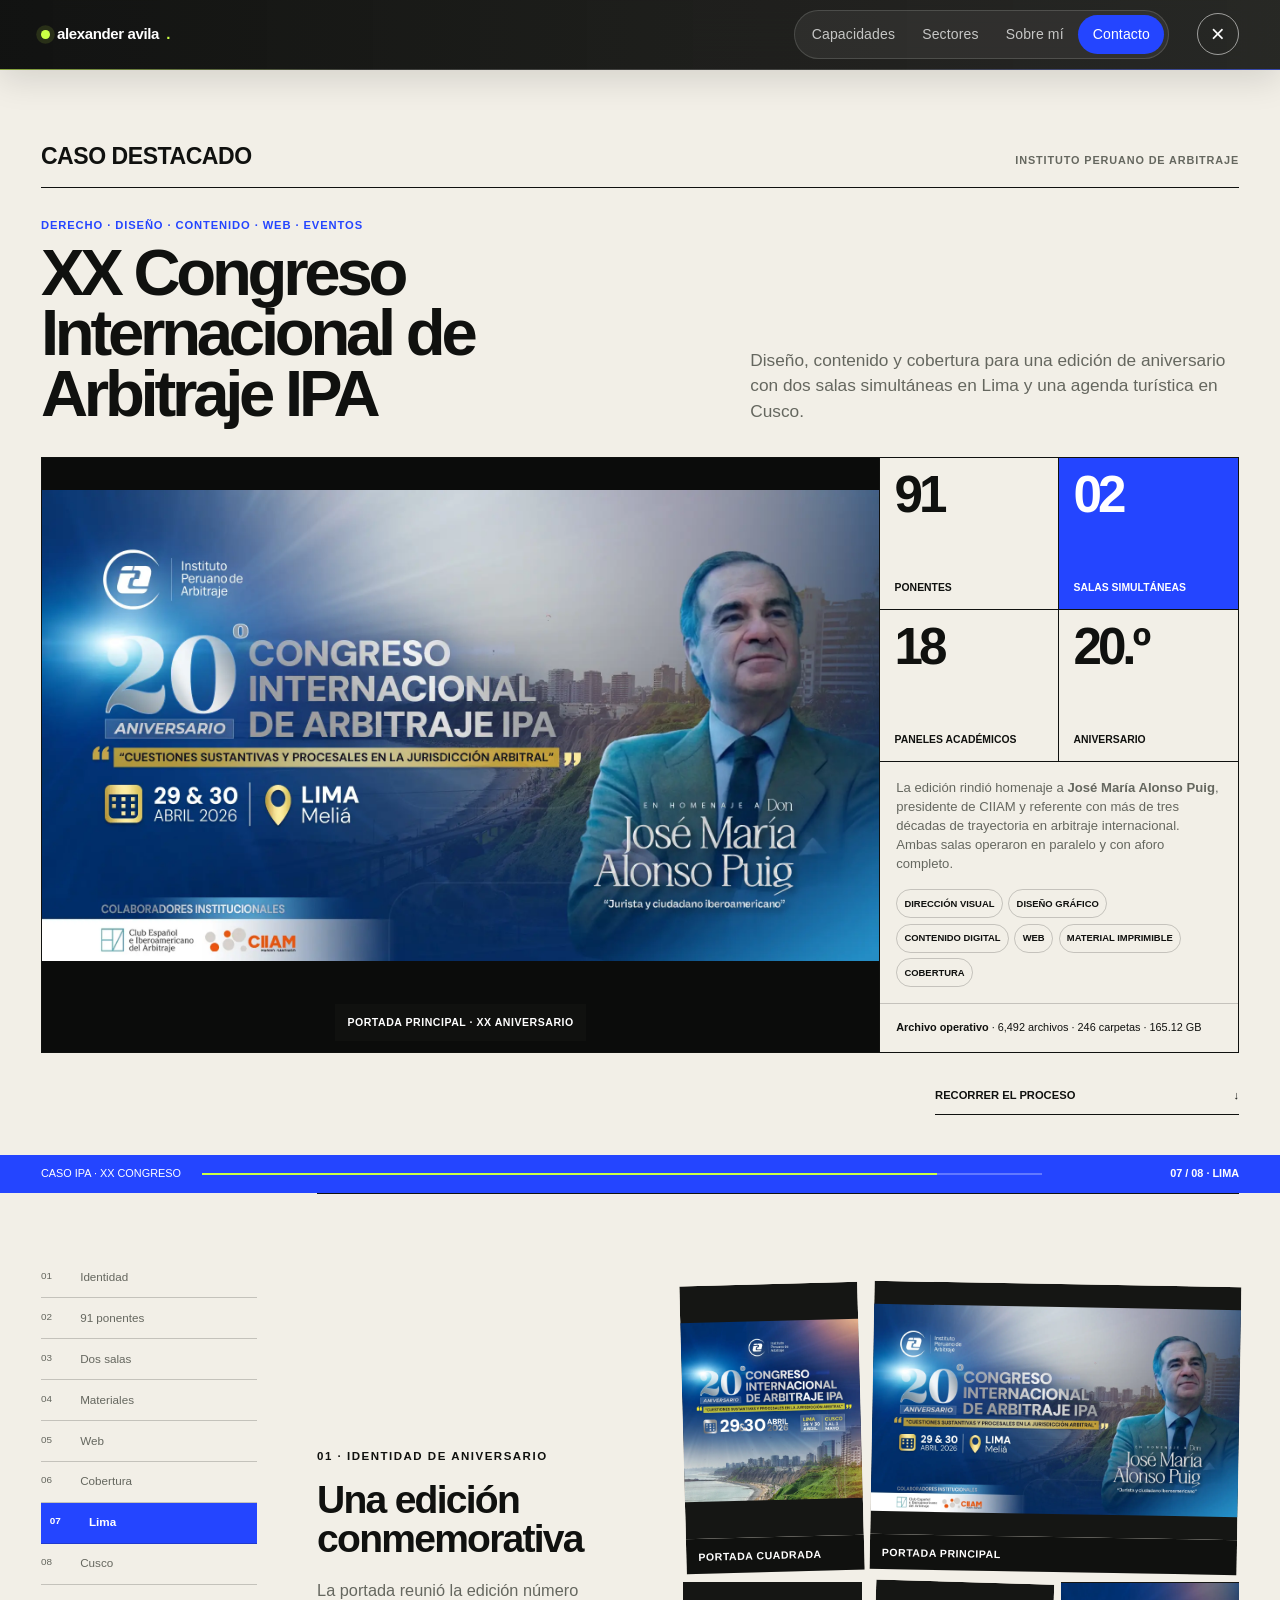
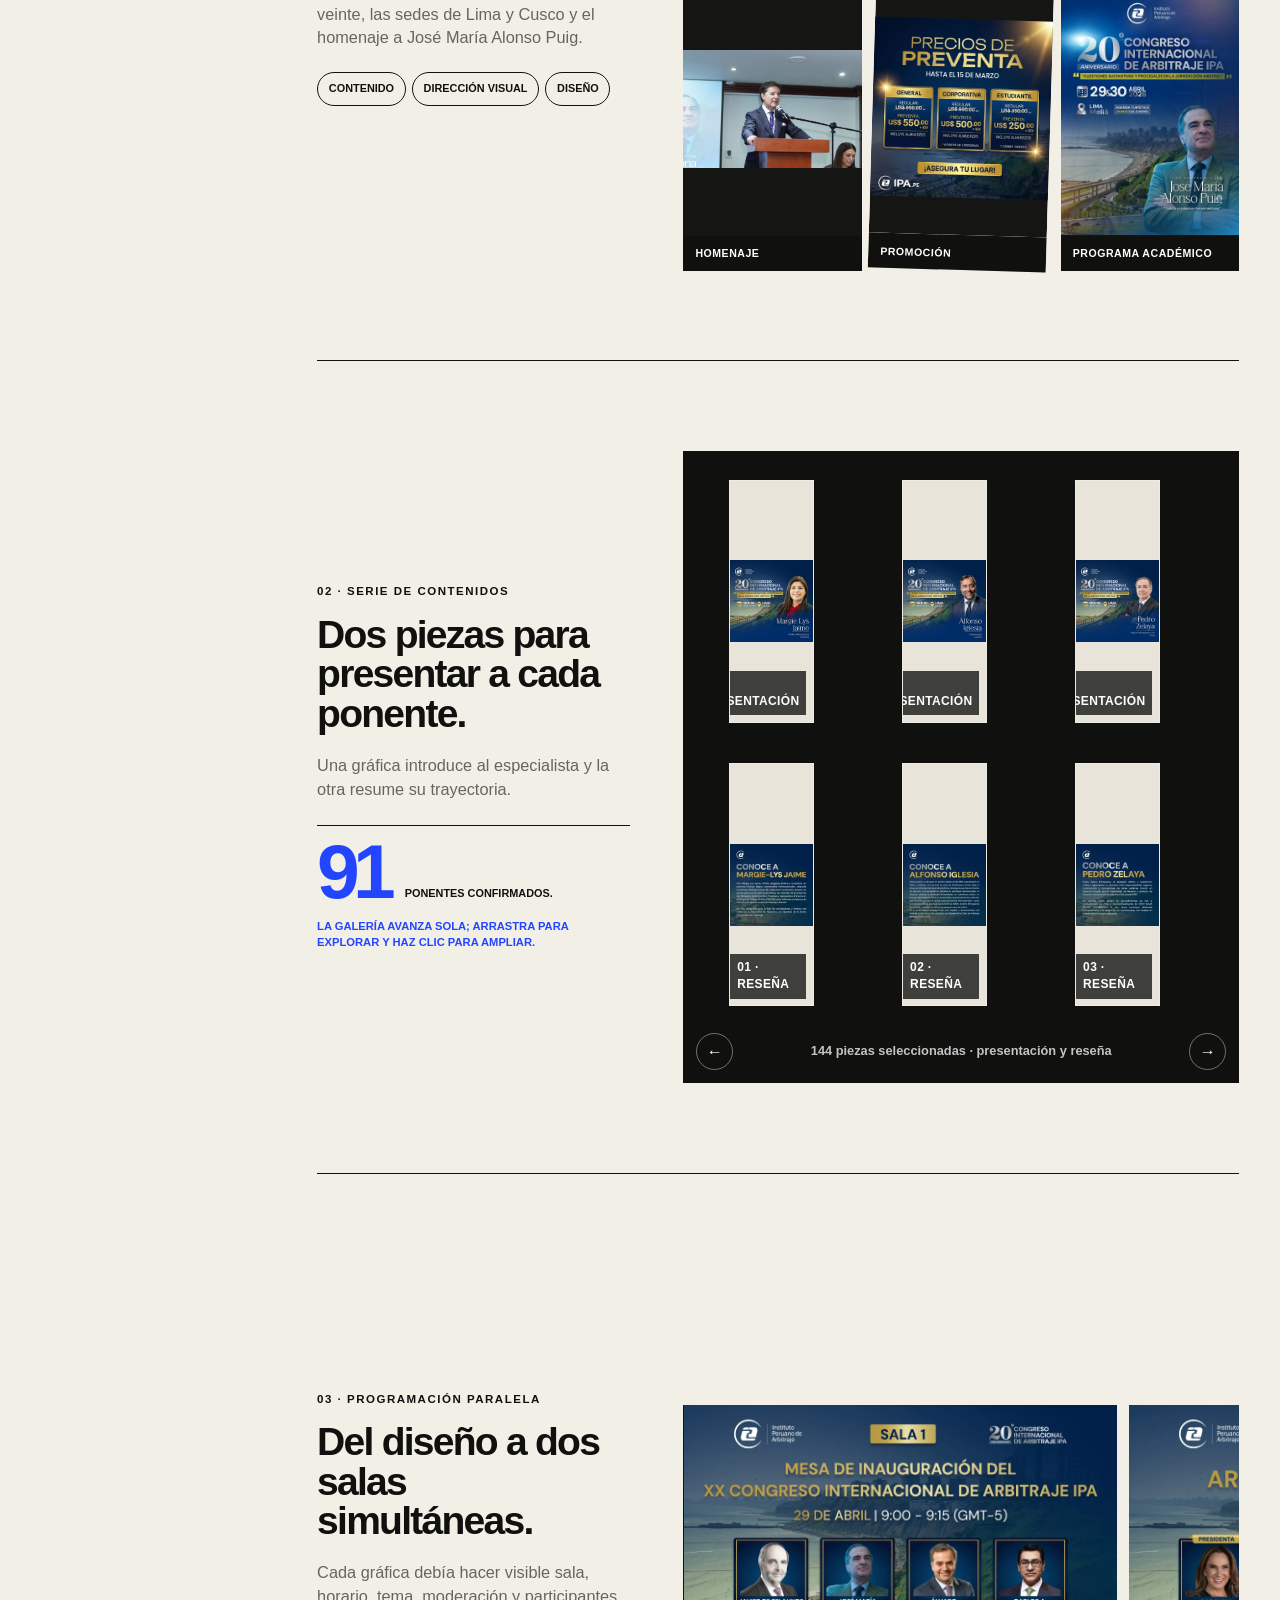
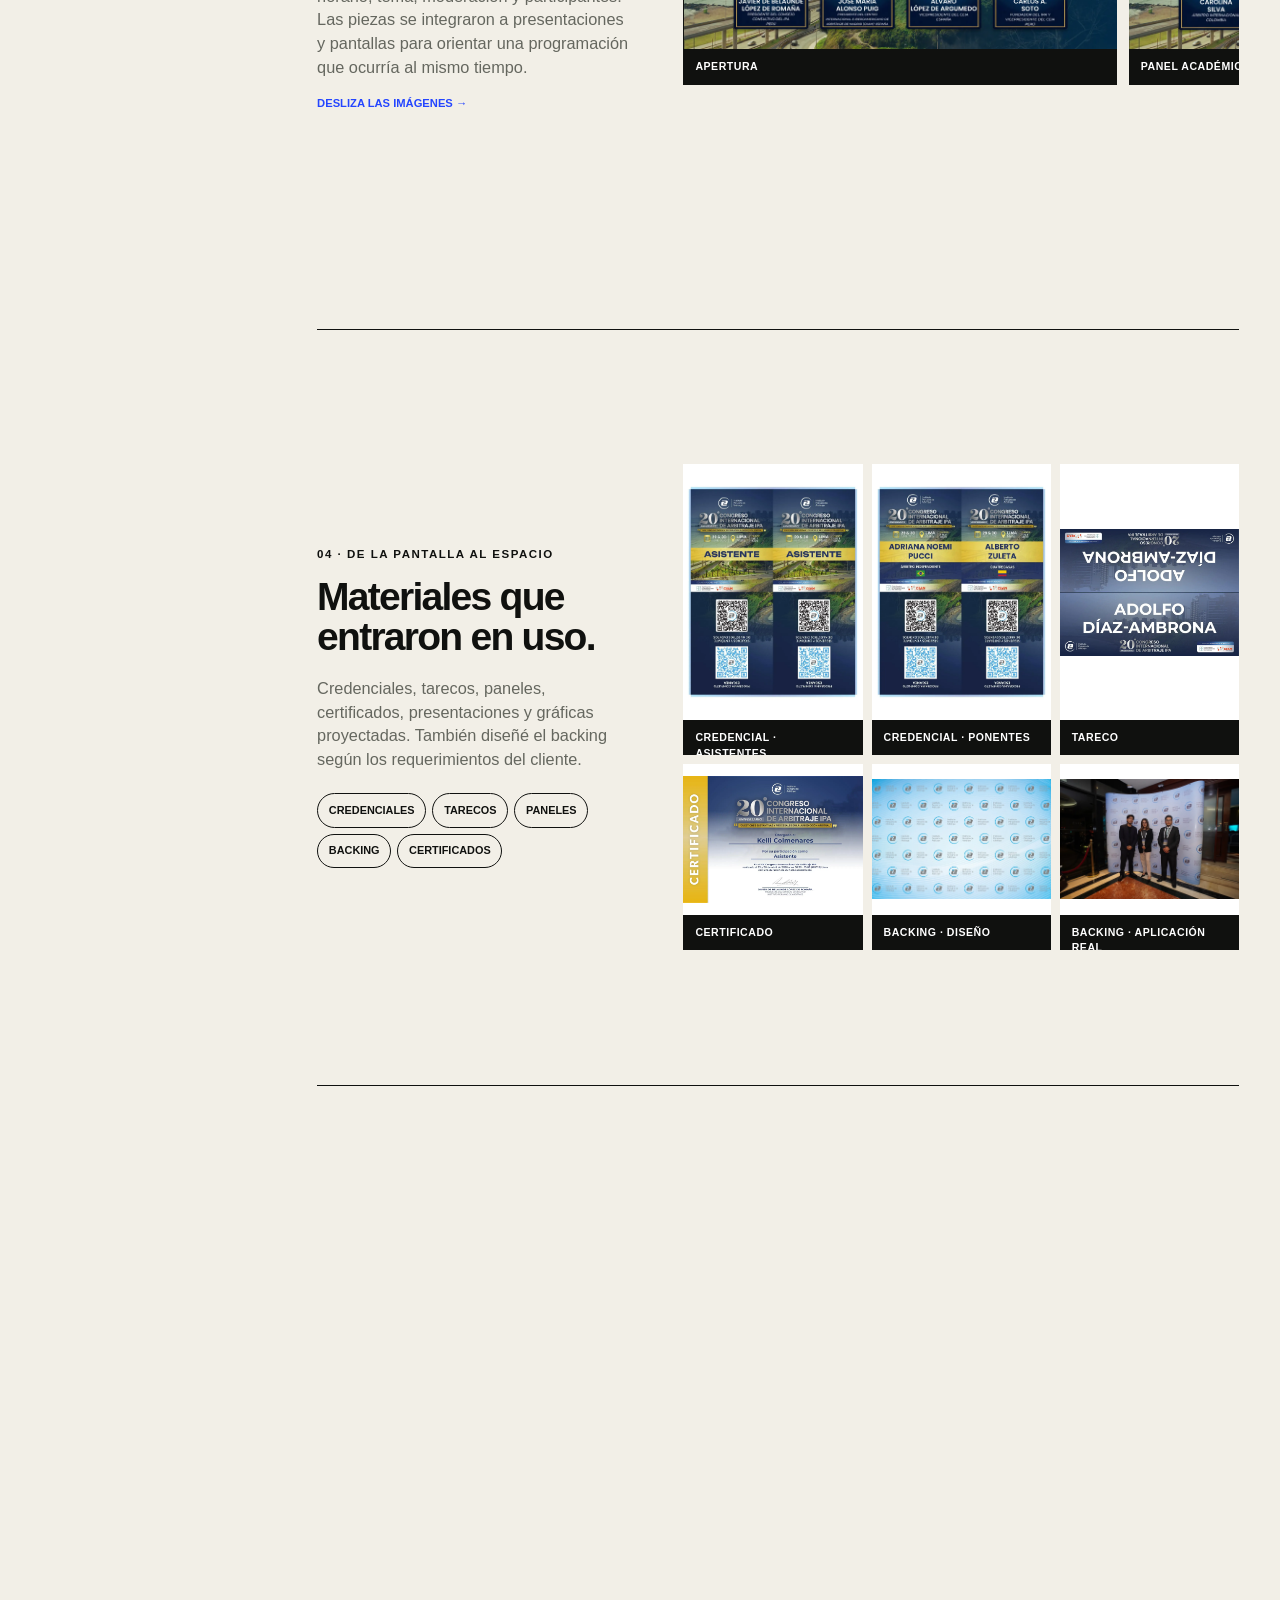
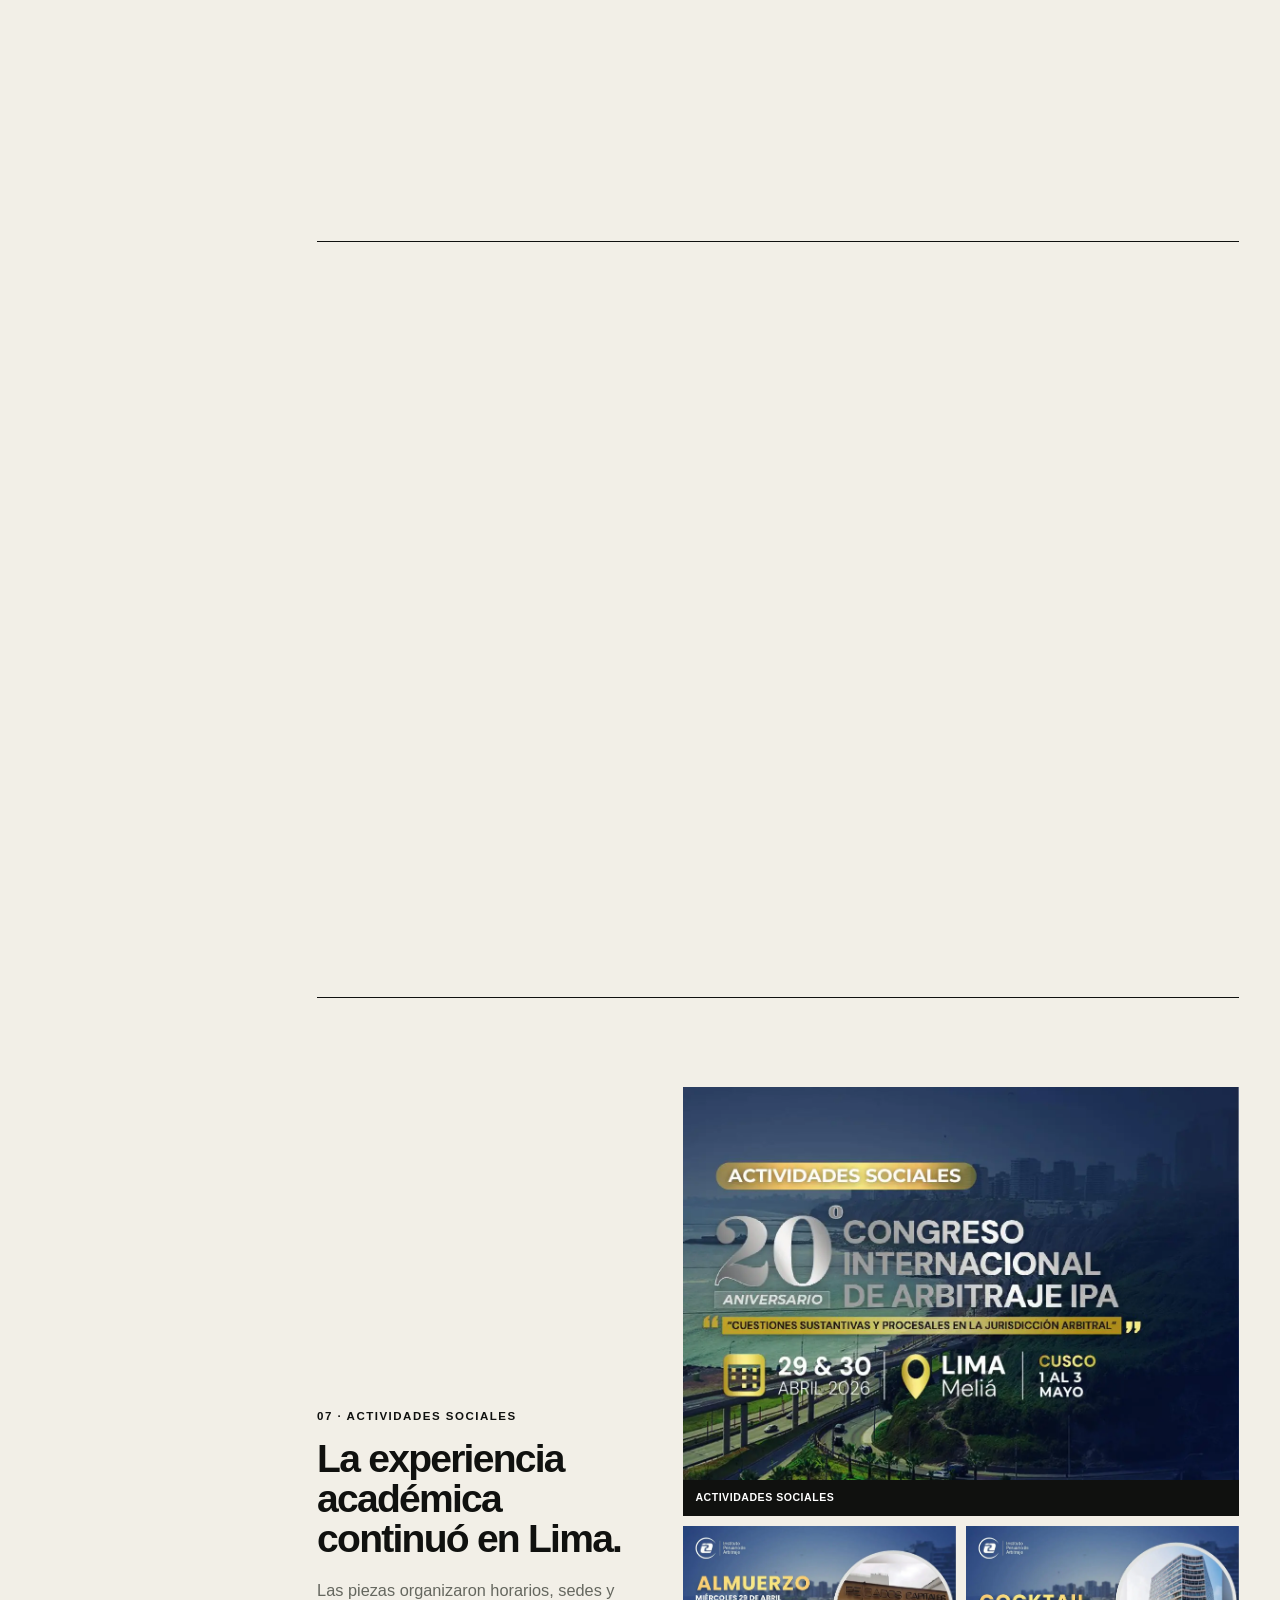
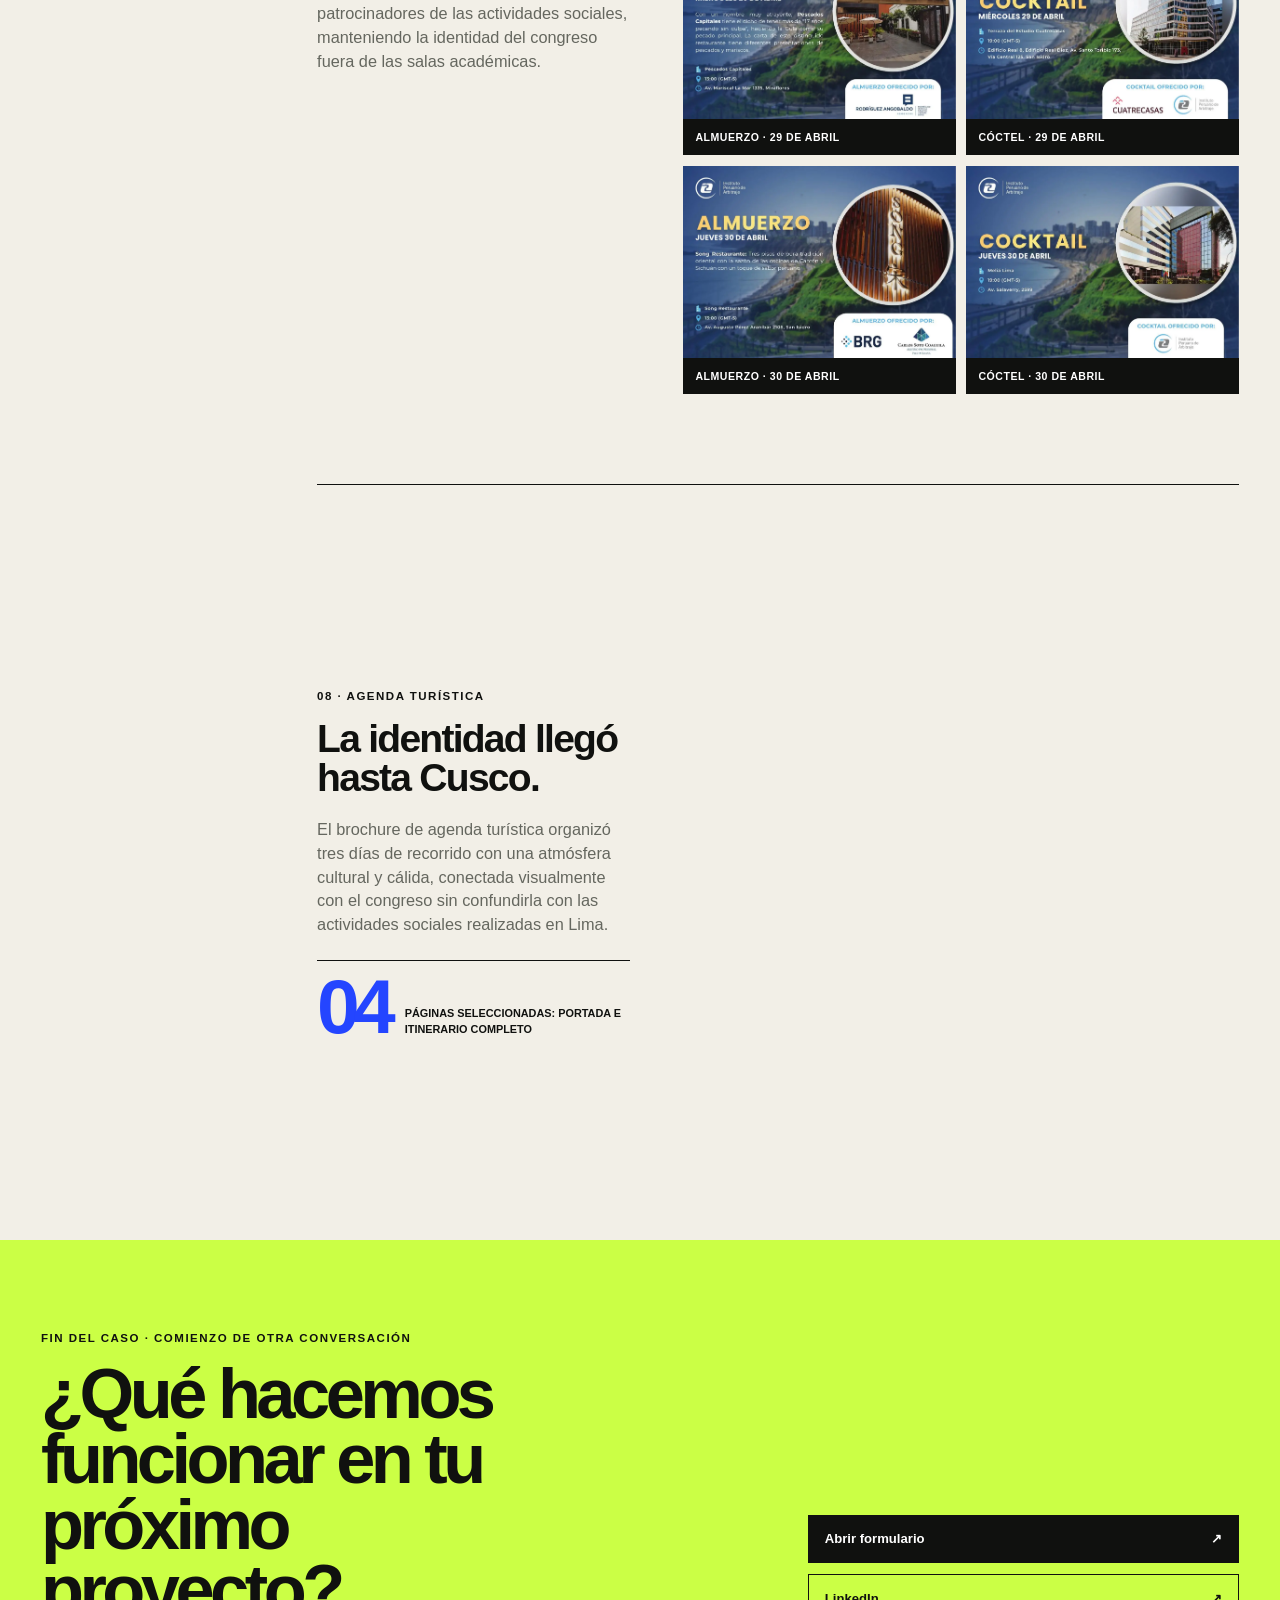
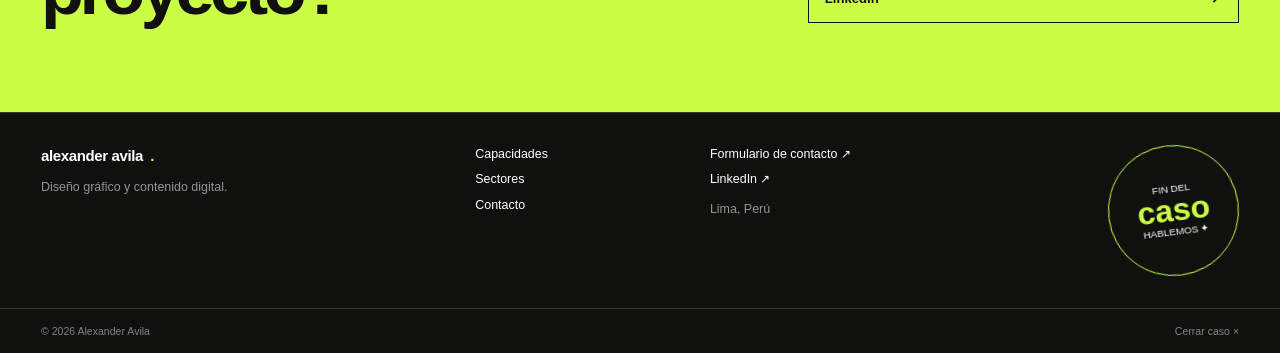
==== caso-ipa/index.html @ 96723a5f "up" ====
<!doctype html>
<html lang="es">
<head>
  <!-- Google tag (gtag.js) -->
<script async src="https://www.googletagmanager.com/gtag/js?id=G-FE2HLP167H"></script>
<script>
  window.dataLayer = window.dataLayer || [];
  function gtag(){dataLayer.push(arguments);}
  gtag('js', new Date());

  gtag('config', 'G-FE2HLP167H');
</script>
  <meta charset="utf-8">
  <meta name="viewport" content="width=device-width, initial-scale=1">
  <meta name="theme-color" content="#10110f">
  <meta name="description" content="Caso de portafolio: identidad, contenido, web y cobertura del XX Congreso Internacional de Arbitraje IPA.">
  <meta property="og:title" content="XX Congreso IPA — caso de alexander avila">
  <meta property="og:description" content="91 ponentes, 18 paneles y dos salas simultáneas para la edición del 20.º aniversario.">
  <meta property="og:image" content="../assets/hero.webp">
  <link rel="preload" as="image" href="../assets/hero.webp">
  <link rel="icon" type="image/svg+xml" href="data:image/svg+xml,%3Csvg xmlns='http://www.w3.org/2000/svg' viewBox='0 0 64 64'%3E%3Crect width='64' height='64' rx='12' fill='%2310110f'/%3E%3Cpath d='M15 43 27 16h8l-4 10h11l-4 10H27l-3 7z' fill='%23cbff45'/%3E%3C/svg%3E">
  <title>XX Congreso IPA — caso de alexander avila</title>
  <link rel="stylesheet" href="../styles.css?v=20260918">
  <script src="../app.js?v=20260918" defer></script>
</head>
<body data-page="case">
  <a class="skip-link" href="#contenido">Saltar al contenido</a>
  <header class="site-header case-header" data-site-header>
    <a class="brand" data-home-link href="../index.html" aria-label="alexander avila, inicio"><i aria-hidden="true"></i>alexander avila<span>.</span></a>
    <nav class="main-nav" aria-label="Navegación principal">
      <a href="../index.html#capacidades">Capacidades</a><a href="../index.html#sectores">Sectores</a><a href="../index.html#sobre-mi">Sobre mí</a><a class="nav-cta" href="../index.html#contacto">Contacto</a>
    </nav>
    <a class="case-close" data-home-link href="../index.html" aria-label="Cerrar el caso y volver al portafolio"><span aria-hidden="true">×</span></a>
  </header>

  <main id="contenido">
    <section class="case-overview">
      <div class="case-overview-head reveal">
        <div class="case-kicker"><strong>Caso destacado</strong><span>Instituto Peruano de Arbitraje</span></div>
        <div class="case-heading"><div><p>Derecho · diseño · contenido · web · eventos</p><h1>XX Congreso Internacional de Arbitraje IPA</h1></div><p>Diseño, contenido y cobertura para una edición de aniversario con dos salas simultáneas en Lima y una agenda turística en Cusco.</p></div>
      </div>
      <div class="case-overview-grid reveal">
        <figure class="overview-image media-frame"><img src="../assets/hero.webp" width="1920" height="1080" alt="Portada del XX Congreso Internacional de Arbitraje IPA con José María Alonso Puig" data-lightbox><figcaption>Portada principal · XX aniversario</figcaption></figure>
        <aside class="overview-data">
          <div class="overview-stats"><div><strong>91</strong><span>ponentes</span></div><div class="stat-blue"><strong>02</strong><span>salas simultáneas</span></div><div><strong>18</strong><span>paneles académicos</span></div><div><strong>20.º</strong><span>aniversario</span></div></div>
          <p>La edición rindió homenaje a <strong>José María Alonso Puig</strong>, presidente de CIIAM y referente con más de tres décadas de trayectoria en arbitraje internacional. Ambas salas operaron en paralelo y con aforo completo.</p>
          <div class="role-tags"><span>Dirección visual</span><span>Diseño gráfico</span><span>Contenido digital</span><span>Web</span><span>Material imprimible</span><span>Cobertura</span></div>
          <p class="archive-note"><strong>Archivo operativo</strong> · 6,492 archivos · 246 carpetas · 165.12 GB</p>
        </aside>
      </div>
      <a class="case-scroll-cue" href="#identidad">Recorrer el proceso <span>↓</span></a>
    </section>

    <div class="case-navigation" data-case-navigation>
      <div class="case-status" aria-live="polite"><span>Caso IPA · XX Congreso</span><div class="case-progress"><i></i></div><strong><span data-step-number>01</span> / 08 · <span data-step-name>Identidad</span></strong></div>
      <nav class="case-mobile-index" aria-label="Secciones del caso">
        <a href="#identidad" data-case-link="identidad" aria-current="step">01 · Identidad</a>
        <a href="#ponentes" data-case-link="ponentes">02 · Ponentes</a>
        <a href="#salas" data-case-link="salas">03 · Dos salas</a>
        <a href="#materiales" data-case-link="materiales">04 · Materiales</a>
        <a href="#web" data-case-link="web">05 · Web</a>
        <a href="#cobertura" data-case-link="cobertura">06 · Cobertura</a>
        <a href="#lima" data-case-link="lima">07 · Lima</a>
        <a href="#cusco" data-case-link="cusco">08 · Cusco</a>
      </nav>
    </div>

    <div class="case-layout">
      <aside class="case-rail" aria-label="Índice del caso">
        <nav>
          <a href="#identidad" data-case-link="identidad" aria-current="step"><span>01</span>Identidad</a>
          <a href="#ponentes" data-case-link="ponentes"><span>02</span>91 ponentes</a>
          <a href="#salas" data-case-link="salas"><span>03</span>Dos salas</a>
          <a href="#materiales" data-case-link="materiales"><span>04</span>Materiales</a>
          <a href="#web" data-case-link="web"><span>05</span>Web</a>
          <a href="#cobertura" data-case-link="cobertura"><span>06</span>Cobertura</a>
          <a href="#lima" data-case-link="lima"><span>07</span>Lima</a>
          <a href="#cusco" data-case-link="cusco"><span>08</span>Cusco</a>
        </nav>
      </aside>

      <div class="case-story">
        <section class="case-chapter" id="identidad" data-case-number="01" data-case-name="Identidad">
          <div class="chapter-copy reveal"><p class="micro-label">01 · Identidad de aniversario</p><h2>Una edición conmemorativa</h2><p>La portada reunió la edición número veinte, las sedes de Lima y Cusco y el homenaje a José María Alonso Puig.</p><div class="chapter-tags"><span>Contenido</span><span>Dirección visual</span><span>Diseño</span></div></div>
          <div class="chapter-media identity-collage reveal"><figure class="media-frame identity-square"><img src="../assets/event-square.webp" width="1000" height="1000" alt="Adaptación cuadrada del XX Congreso IPA" loading="lazy" data-lightbox><figcaption>Portada cuadrada</figcaption></figure><figure class="media-frame identity-wide"><img src="../assets/hero.webp" width="1920" height="1080" alt="Portada principal del XX Congreso IPA" loading="lazy" data-lightbox><figcaption>Portada principal</figcaption></figure><figure class="media-frame"><img src="../assets/honoree.webp" width="2000" height="1333" alt="Homenaje a José María Alonso Puig" loading="lazy" data-lightbox><figcaption>Homenaje</figcaption></figure><figure class="media-frame"><img src="../assets/design/promo-precios.webp" width="900" height="1200" alt="Pieza promocional de inversión" loading="lazy" data-lightbox><figcaption>Promoción</figcaption></figure><figure class="media-frame"><img src="../assets/design/temario-01.webp" width="900" height="1200" alt="Portada del programa académico" loading="lazy" data-lightbox><figcaption>Programa académico</figcaption></figure></div>
        </section>

        <section class="case-chapter" id="ponentes" data-case-number="02" data-case-name="91 ponentes">
          <div class="chapter-copy reveal"><p class="micro-label">02 · Serie de contenidos</p><h2>Dos piezas para presentar a cada ponente.</h2><p>Una gráfica introduce al especialista y la otra resume su trayectoria.</p><div class="chapter-metric"><strong>91</strong><span>ponentes confirmados.</span></div><p class="scroll-hint">La galería avanza sola; arrastra para explorar y haz clic para ampliar.</p></div>
          <div class="chapter-media speaker-gallery-wrap reveal"><div class="speaker-gallery" data-speaker-gallery data-strip data-count="144" tabindex="0" aria-label="Galería de presentaciones y reseñas de ponentes"></div><div class="speaker-gallery-controls"><button type="button" data-speaker-prev aria-label="Retroceder en la galería">←</button><span>144 piezas seleccionadas · presentación y reseña</span><button type="button" data-speaker-next aria-label="Avanzar en la galería">→</button></div></div>
        </section>

        <section class="case-chapter" id="salas" data-case-number="03" data-case-name="Dos salas">
          <div class="chapter-copy reveal"><p class="micro-label">03 · Programación paralela</p><h2>Del diseño a dos salas simultáneas.</h2><p>Cada gráfica debía hacer visible sala, horario, tema, moderación y participantes. Las piezas se integraron a presentaciones y pantallas para orientar una programación que ocurría al mismo tiempo.</p><p class="scroll-hint">Desliza las imágenes →</p></div>
          <div class="chapter-media media-strip reveal" data-strip><figure class="media-frame"><img src="../assets/panel-opening.webp" width="1920" height="1080" alt="Gráfica de inauguración" loading="lazy" data-lightbox><figcaption>Apertura</figcaption></figure><figure class="media-frame"><img src="../assets/panel-room.webp" width="1920" height="1080" alt="Gráfica de panel académico" loading="lazy" data-lightbox><figcaption>Panel académico</figcaption></figure><figure class="media-frame"><img src="../assets/panels/panel-05.webp" width="1280" height="720" alt="Programación académica de la sala 1" loading="lazy" data-lightbox><figcaption>Panel · sala 1</figcaption></figure><figure class="media-frame"><img src="../assets/panels/panel-06.webp" width="1280" height="720" alt="Programación académica de la sala 2" loading="lazy" data-lightbox><figcaption>Panel · sala 2</figcaption></figure><figure class="media-frame"><img src="../assets/panels/panel-04.webp" width="1280" height="720" alt="Gráfica de clausura" loading="lazy" data-lightbox><figcaption>Clausura</figcaption></figure><figure class="media-frame"><img src="../assets/event-photos/event-03.webp" width="1500" height="1000" alt="Vista general de una de las dos salas del congreso" loading="lazy" data-lightbox><figcaption>Sesión presencial</figcaption></figure><figure class="media-frame"><img src="../assets/event-photos/event-12.webp" width="1500" height="1000" alt="Asistentes durante la programación del congreso" loading="lazy" data-lightbox><figcaption>Programación en sala</figcaption></figure></div>
        </section>

        <section class="case-chapter" id="materiales" data-case-number="04" data-case-name="Materiales">
          <div class="chapter-copy reveal"><p class="micro-label">04 · De la pantalla al espacio</p><h2>Materiales que entraron en uso.</h2><p>Credenciales, tarecos, paneles, certificados, presentaciones y gráficas proyectadas. También diseñé el backing según los requerimientos del cliente.</p><div class="chapter-tags"><span>Credenciales</span><span>Tarecos</span><span>Paneles</span><span>Backing</span><span>Certificados</span></div></div>
          <div class="chapter-media materials-grid reveal"><figure class="media-frame portrait"><img src="../assets/credential-attendee.webp" width="993" height="1404" alt="Credencial para asistentes" loading="lazy" data-lightbox><figcaption>Credencial · asistentes</figcaption></figure><figure class="media-frame portrait"><img src="../assets/credential-speakers.webp" width="993" height="1404" alt="Credencial para ponentes" loading="lazy" data-lightbox><figcaption>Credencial · ponentes</figcaption></figure><figure class="media-frame"><img src="../assets/nameplate.webp" width="1404" height="993" alt="Tareco personalizado" loading="lazy" data-lightbox><figcaption>Tareco</figcaption></figure><figure class="media-frame"><img src="../assets/certificate.webp" width="1404" height="993" alt="Certificado de participación" loading="lazy" data-lightbox><figcaption>Certificado</figcaption></figure><figure class="media-frame backing-material"><img src="../assets/design/backing-design.webp" width="1500" height="1000" alt="Diseño final del backing" loading="lazy" data-lightbox><figcaption>Backing · diseño</figcaption></figure><figure class="media-frame backing-material"><img src="../assets/design/backing-in-use.webp" width="1500" height="1000" alt="Backing instalado durante el evento" loading="lazy" data-lightbox><figcaption>Backing · aplicación real</figcaption></figure></div>
        </section>

        <section class="case-chapter" id="web" data-case-number="05" data-case-name="Web">
          <div class="chapter-copy reveal"><p class="micro-label">05 · ipa.pe y contenido digital</p><h2>El evento también debía mantenerse actualizado en la web.</h2><p>Diseño y actualización de páginas, banners e información en <strong>ipa.pe</strong>, además de los cambios que debían reflejarse en contenido digital e imprimible cuando se ajustaban fechas, participantes o programación.</p><a class="text-link" href="https://ipa.pe/" target="_blank" rel="noreferrer">Visitar ipa.pe <span>↗</span></a></div>
          <div class="chapter-media web-gallery reveal"><figure class="browser-frame"><div class="browser-bar"><i></i><i></i><i></i><span>ipa.pe · portada</span></div><img src="../assets/web/ipa-home.webp" width="1280" height="872" alt="Portada actual del sitio del Instituto Peruano de Arbitraje" loading="lazy" data-lightbox></figure><figure class="browser-frame"><div class="browser-bar"><i></i><i></i><i></i><span>ipa.pe · XX Congreso</span></div><img src="../assets/web/ipa-congress.webp" width="1280" height="872" alt="Página del XX Congreso Internacional de Arbitraje IPA" loading="lazy" data-lightbox></figure><figure class="browser-frame"><div class="browser-bar"><i></i><i></i><i></i><span>ipa.pe · sponsors</span></div><img src="../assets/web/ipa-sponsors.webp" width="1280" height="872" alt="Sección de sponsors del sitio IPA" loading="lazy" data-lightbox></figure><figure class="browser-frame"><div class="browser-bar"><i></i><i></i><i></i><span>ipa.pe · contacto</span></div><img src="../assets/web/ipa-contact.webp" width="1280" height="872" alt="Bloque de contacto del sitio IPA" loading="lazy" data-lightbox></figure></div>
        </section>

        <section class="case-chapter" id="cobertura" data-case-number="06" data-case-name="Cobertura">
          <div class="chapter-copy reveal"><p class="micro-label">06 · Cobertura del evento</p><h2>Una sala bajo mi cobertura. Una visión completa del evento.</h2><p>Cubrí directamente y coordiné el trabajo general con el equipo. La labor incluyó registro, selección, edición y publicación durante las jornadas, además de material preparado para entrega posterior.</p><div class="chapter-tags"><span>Dirección de equipo</span><span>Foto</span><span>Video</span><span>Edición</span><span>Publicación</span></div></div>
          <div class="chapter-media coverage-case reveal"><figure class="media-frame coverage-video"><video muted loop playsinline preload="metadata" poster="../assets/ipa-day-one-poster.jpg" data-autoplay-video><source src="../assets/ipa-day-one.mp4" type="video/mp4"></video><figcaption>Resumen audiovisual · jornada 1</figcaption></figure><div class="coverage-photo-strip" data-strip><figure class="media-frame"><img src="../assets/event-photos/event-04.webp" width="1500" height="1000" alt="Networking durante el congreso" loading="lazy" data-lightbox><figcaption>Networking</figcaption></figure><figure class="media-frame"><img src="../assets/event-photos/event-05.webp" width="1500" height="1000" alt="Asistentes en una de las salas" loading="lazy" data-lightbox><figcaption>Asistentes</figcaption></figure><figure class="media-frame"><img src="../assets/event-photos/event-06.webp" width="1500" height="1000" alt="Ponencia durante el congreso" loading="lazy" data-lightbox><figcaption>Ponencia</figcaption></figure><figure class="media-frame"><img src="../assets/event-photos/event-09.webp" width="1500" height="1000" alt="Panel académico" loading="lazy" data-lightbox><figcaption>Panel académico</figcaption></figure><figure class="media-frame"><img src="../assets/event-photos/event-13.webp" width="1500" height="1000" alt="Encuentro entre participantes" loading="lazy" data-lightbox><figcaption>Participantes</figcaption></figure><figure class="media-frame"><img src="../assets/event-photos/event-14.webp" width="1500" height="1000" alt="Actividad social del congreso" loading="lazy" data-lightbox><figcaption>Actividad social</figcaption></figure><figure class="media-frame"><img src="../assets/event-photos/event-18.webp" width="1500" height="1000" alt="Fotografía grupal en sala" loading="lazy" data-lightbox><figcaption>Foto grupal</figcaption></figure><figure class="media-frame"><img src="../assets/event-photos/event-19.webp" width="1500" height="1000" alt="Panel en desarrollo" loading="lazy" data-lightbox><figcaption>Programación</figcaption></figure></div></div>
        </section>

        <section class="case-chapter" id="lima" data-case-number="07" data-case-name="Lima">
          <div class="chapter-copy reveal"><p class="micro-label">07 · Actividades sociales</p><h2>La experiencia académica continuó en Lima.</h2><p>Las piezas organizaron horarios, sedes y patrocinadores de las actividades sociales, manteniendo la identidad del congreso fuera de las salas académicas.</p></div>
          <div class="chapter-media lima-grid reveal"><figure class="media-frame"><img src="../assets/lima/lima-01.webp" width="1280" height="900" alt="Portada de actividades sociales en Lima" loading="lazy" data-lightbox><figcaption>Actividades sociales</figcaption></figure><figure class="media-frame"><img src="../assets/lima/lima-02.webp" width="1280" height="900" alt="Almuerzo del 29 de abril" loading="lazy" data-lightbox><figcaption>Almuerzo · 29 de abril</figcaption></figure><figure class="media-frame"><img src="../assets/lima/lima-03.webp" width="1280" height="900" alt="Cóctel del 29 de abril" loading="lazy" data-lightbox><figcaption>Cóctel · 29 de abril</figcaption></figure><figure class="media-frame"><img src="../assets/lima/lima-04.webp" width="1280" height="900" alt="Almuerzo del 30 de abril" loading="lazy" data-lightbox><figcaption>Almuerzo · 30 de abril</figcaption></figure><figure class="media-frame"><img src="../assets/lima/lima-05.webp" width="1280" height="900" alt="Cóctel del 30 de abril" loading="lazy" data-lightbox><figcaption>Cóctel · 30 de abril</figcaption></figure></div>
        </section>

        <section class="case-chapter" id="cusco" data-case-number="08" data-case-name="Cusco">
          <div class="chapter-copy reveal"><p class="micro-label">08 · Agenda turística</p><h2>La identidad llegó hasta Cusco.</h2><p>El brochure de agenda turística organizó tres días de recorrido con una atmósfera cultural y cálida, conectada visualmente con el congreso sin confundirla con las actividades sociales realizadas en Lima.</p><div class="chapter-metric"><strong>04</strong><span>páginas seleccionadas: portada e itinerario completo</span></div></div>
          <div class="chapter-media cusco-grid reveal"><figure class="media-frame portrait"><img src="../assets/cusco-cover.webp" width="910" height="1287" alt="Portada de la agenda turística en Cusco" loading="lazy" data-lightbox><figcaption>Portada</figcaption></figure><figure class="media-frame portrait"><img src="../assets/cusco-day-one.webp" width="910" height="1287" alt="Página interior del primer día en Cusco" loading="lazy" data-lightbox><figcaption>Día 1 · Cusco</figcaption></figure><figure class="media-frame portrait"><img src="../assets/cusco-day-two.webp" width="910" height="1287" alt="Página interior del segundo día en Cusco" loading="lazy" data-lightbox><figcaption>Día 2 · Machu Picchu</figcaption></figure><figure class="media-frame portrait"><img src="../assets/cusco-day-three.webp" width="910" height="1287" alt="Página interior del tercer día en Cusco" loading="lazy" data-lightbox><figcaption>Día 3 · Maras y Moray</figcaption></figure></div>
        </section>
      </div>
    </div>

    <section class="case-contact" id="case-contact">
      <div><p class="micro-label">Fin del caso · comienzo de otra conversación</p><h2>¿Qué hacemos funcionar en tu próximo proyecto?</h2></div>
      <div class="case-contact-actions"><a class="button button-dark" href="../index.html#contacto" data-case-contact>Abrir formulario <span>↗</span></a><a class="button button-outline-dark" href="https://www.linkedin.com/in/alexavilaarias/" target="_blank" rel="noreferrer">LinkedIn <span>↗</span></a></div>
    </section>
  </main>

  <footer class="site-footer case-footer"><div class="footer-grid"><div class="footer-brand"><a class="brand" data-home-link href="../index.html">alexander avila<span>.</span></a><p>Diseño gráfico y contenido digital.</p></div><nav><a href="../index.html#capacidades">Capacidades</a><a href="../index.html#sectores">Sectores</a><a href="../index.html#contacto" data-case-contact>Contacto</a></nav><div class="footer-contact"><a href="../index.html#contacto" data-case-contact>Formulario de contacto ↗</a><a href="https://www.linkedin.com/in/alexavilaarias/" target="_blank" rel="noreferrer">LinkedIn ↗</a><p>Lima, Perú</p></div><div class="footer-stamp"><span>fin del</span><strong>caso</strong><span>hablemos ✦</span></div></div><div class="footer-bottom"><span>© <span data-year>2026</span> Alexander Avila</span><a data-home-link href="../index.html">Cerrar caso ×</a></div></footer>

  <dialog class="lightbox" aria-label="Vista ampliada"><button class="lightbox-close" type="button" aria-label="Cerrar vista ampliada">Cerrar ×</button><img alt=""><p></p></dialog>
</body>
</html>
---- styles.css ----
:root {
  --ink: #10110f;
  --paper: #f2efe7;
  --paper-2: #e4ded2;
  --white: #fffdf8;
  --muted: #65675f;
  --blue: #2445ff;
  --lime: #cbff45;
  --line: rgba(16, 17, 15, .2);
  --max: 1460px;
  --pad: clamp(1.15rem, 3.2vw, 3.5rem);
  --header: 4.35rem;
}

@view-transition { navigation: auto; }
* { box-sizing: border-box; }
html { scroll-behavior: smooth; }
body { margin: 0; overflow-x: hidden; background: var(--paper); color: var(--ink); font-family: Arial, Helvetica, sans-serif; font-size: 16px; line-height: 1.45; text-rendering: optimizeLegibility; }
body.is-modal { overflow: hidden; }
img, video { display: block; width: 100%; height: auto; }
a { color: inherit; text-decoration: none; }
button, input, textarea, select { font: inherit; }
button { color: inherit; }
::selection { background: var(--blue); color: #fff; }
[hidden] { display: none !important; }
.skip-link { position: fixed; top: .7rem; left: .7rem; z-index: 10000; padding: .7rem 1rem; background: var(--lime); color: var(--ink); transform: translateY(-160%); }
.skip-link:focus { transform: translateY(0); }

/* Preloader */
.preloader { position: fixed; inset: 0; z-index: 9999; display: grid; grid-template-columns: 1fr auto; grid-template-rows: 1fr auto auto; gap: 1rem; align-items: end; padding: var(--pad); background: var(--ink); color: white; transition: opacity .55s ease, visibility .55s ease; }
.preloader::before { content: ""; position: absolute; inset: 0; background: repeating-linear-gradient(90deg, transparent 0, transparent calc(12.5% - 1px), rgba(255,255,255,.06) calc(12.5% - 1px), rgba(255,255,255,.06) 12.5%); }
.preloader.is-done { opacity: 0; visibility: hidden; pointer-events: none; }
.preloader-mark { position: relative; z-index: 1; grid-column: 1/-1; align-self: center; justify-self: center; display: flex; align-items: baseline; font-size: clamp(8rem, 28vw, 28rem); font-weight: 900; line-height: .65; letter-spacing: -.16em; }
.preloader-mark span:first-child { color: var(--lime); transform: translateY(-.04em); animation: loader-a 1s cubic-bezier(.2,.75,.25,1) both; }
.preloader-mark span:nth-child(2) { color: var(--blue); animation: loader-a 1s .12s cubic-bezier(.2,.75,.25,1) both; }
.preloader-mark i { color: white; font-style: normal; animation: loader-dot .6s .45s ease both; }
.preloader > p { position: relative; z-index: 1; margin: 0; font-size: .82rem; font-weight: 800; letter-spacing: .13em; text-transform: uppercase; }
.preloader > strong { position: relative; z-index: 1; grid-column: 2; grid-row: 2; font-size: 1.2rem; }
.preloader-line { position: relative; z-index: 1; grid-column: 1/-1; height: 2px; background: rgba(255,255,255,.18); }
.preloader-line i { display: block; width: 0; height: 100%; background: var(--lime); transition: width .12s linear; }
@keyframes loader-a { from { opacity: 0; transform: translateY(.45em) rotate(8deg); } }
@keyframes loader-dot { from { opacity: 0; transform: scale(0); } }

/* Shared navigation and type */
.site-header { position: sticky; top: 0; z-index: 80; display: flex; align-items: center; justify-content: space-between; min-height: var(--header); padding: 0 var(--pad); border-bottom: 1px solid rgba(255,255,255,.14); background: rgba(16,17,15,.94); color: white; backdrop-filter: blur(16px); }
.brand { font-weight: 900; letter-spacing: -.045em; white-space: nowrap; }
.brand span { color: var(--lime); }
.main-nav { display: flex; align-items: center; gap: clamp(.9rem, 2vw, 2.1rem); margin-left: auto; font-size: .8rem; }
.main-nav a { opacity: .67; transition: color .18s ease, opacity .18s ease, transform .18s ease; }
.main-nav a:hover, .main-nav a:focus-visible, .main-nav a.is-active { opacity: 1; color: var(--lime); transform: translateY(-1px); }
.main-nav .nav-cta { padding: .5rem .8rem; border: 1px solid rgba(255,255,255,.42); opacity: 1; }
.section { max-width: var(--max); margin: 0 auto; padding: clamp(4.6rem, 7.2vw, 7.2rem) var(--pad); }
.micro-label { margin: 0 0 .9rem; font-size: .72rem; font-weight: 800; letter-spacing: .13em; text-transform: uppercase; }
.button-row { display: flex; flex-wrap: wrap; gap: .7rem; margin-top: 2rem; }
.button { display: inline-flex; align-items: center; justify-content: space-between; gap: 1.5rem; min-width: 12rem; padding: .85rem 1rem; border: 1px solid currentColor; font-size: .82rem; font-weight: 800; transition: transform .18s ease, background .18s ease, color .18s ease, border-color .18s ease; }
.button:hover, .button:focus-visible { transform: translateY(-3px); }
.button-lime { border-color: var(--lime); background: var(--lime); color: var(--ink); }
.button-lime:hover { border-color: white; background: white; }
.button-glass { border-color: rgba(255,255,255,.56); background: rgba(16,17,15,.26); color: white; backdrop-filter: blur(8px); }
.button-glass:hover { background: var(--blue); border-color: var(--blue); }
.button-dark { border-color: var(--ink); background: var(--ink); color: white; }
.button-dark:hover { background: var(--blue); border-color: var(--blue); }
.button-outline-dark { border-color: var(--ink); background: transparent; color: var(--ink); }
.button-outline-dark:hover { background: white; }
.text-link { display: inline-flex; justify-content: space-between; gap: 1rem; margin-top: 1.2rem; padding-bottom: .35rem; border-bottom: 1px solid currentColor; font-size: .78rem; font-weight: 800; }

/* Hero */
.hero { position: relative; min-height: calc(100svh - var(--header)); max-height: 1040px; overflow: hidden; background: var(--ink); color: white; }
.hero-collage { position: absolute; inset: -14% -7%; display: grid; grid-template-columns: repeat(5, 1fr); gap: clamp(.45rem, .8vw, .85rem); opacity: .62; transform: rotate(-4deg) scale(1.05); animation: collage-drift 18s ease-in-out infinite alternate; }
.hero-collage img { width: 100%; aspect-ratio: 16/9; object-fit: cover; filter: saturate(.88) contrast(1.08); box-shadow: 0 8px 30px rgba(0,0,0,.32); }
.hero-collage img:nth-child(3n+2) { transform: translateY(1.3rem); }
.hero-collage img:nth-child(4n) { transform: translateY(-1rem); }
.hero-shade { position: absolute; inset: 0; background: linear-gradient(90deg, rgba(9,10,9,.99) 0%, rgba(9,10,9,.91) 33%, rgba(9,10,9,.48) 62%, rgba(9,10,9,.18) 100%), linear-gradient(0deg, rgba(9,10,9,.78), transparent 45%); }
.hero-content { position: relative; z-index: 3; display: flex; min-height: calc(100svh - var(--header)); max-height: 1040px; flex-direction: column; justify-content: center; max-width: var(--max); margin: auto; padding: clamp(3rem, 6vw, 6rem) var(--pad); }
.hero-content > * { max-width: 58rem; }
.hero-content h1 { margin: .55rem 0 2.1rem; font-size: clamp(5.1rem, 12vw, 11.8rem); font-weight: 900; line-height: .73; letter-spacing: -.095em; }
.hero-content h1 span { display: block; }
.hero-content h1 span:last-child { margin-left: .53em; color: var(--lime); }
.hero-intro { display: grid; grid-template-columns: .95fr 1.05fr; gap: 2.2rem; align-items: start; max-width: 58rem; }
.hero-intro p { margin: 0; }
.hero-role { font-size: clamp(1.25rem, 2vw, 2.15rem); line-height: 1.02; letter-spacing: -.045em; }
.hero-intro p:last-child { max-width: 32rem; color: rgba(255,255,255,.72); }
.archive-badge { position: absolute; z-index: 4; top: clamp(3rem, 7vw, 7rem); right: clamp(1.2rem, 4.5vw, 5rem); display: flex; width: clamp(8.2rem, 12vw, 11rem); aspect-ratio: 1; flex-direction: column; align-items: center; justify-content: center; padding: 1rem; border: 1px solid rgba(255,255,255,.64); border-radius: 50%; background: rgba(16,17,15,.84); text-align: center; backdrop-filter: blur(10px); animation: badge-float 5s ease-in-out infinite; }
.archive-badge::after { content: ""; position: absolute; inset: .45rem; border: 1px dashed rgba(203,255,69,.72); border-radius: 50%; animation: badge-spin 18s linear infinite; }
.archive-badge span { max-width: 7rem; font-size: .61rem; font-weight: 800; line-height: 1.15; text-transform: uppercase; }
.archive-badge strong { color: var(--lime); font-size: clamp(2.5rem, 4vw, 4.2rem); line-height: .9; letter-spacing: -.08em; }
.archive-badge i { margin-top: .2rem; color: rgba(255,255,255,.65); font-size: .62rem; font-style: normal; }
.hero-scroll { position: absolute; z-index: 4; right: var(--pad); bottom: 1.4rem; display: flex; align-items: center; gap: .7rem; font-size: .62rem; font-weight: 800; letter-spacing: .13em; text-transform: uppercase; writing-mode: vertical-rl; }
.hero-scroll i { display: block; width: 1px; height: 3rem; background: linear-gradient(var(--lime) 50%, rgba(255,255,255,.3) 50%); background-size: 100% 200%; animation: scroll-line 1.7s linear infinite; }
@keyframes collage-drift { to { transform: rotate(-3deg) scale(1.08) translate3d(-1.2%, 1.5%, 0); } }
@keyframes badge-float { 50% { transform: translateY(9px) rotate(2deg); } }
@keyframes badge-spin { to { transform: rotate(360deg); } }
@keyframes scroll-line { to { background-position: 0 -200%; } }

.ticker { overflow: hidden; border-block: 1px solid var(--ink); background: var(--lime); }
.ticker .marquee-track { padding: .76rem 0; font-size: .875rem; font-weight: 800; letter-spacing: .08em; text-transform: uppercase; }
.ticker i { font-style: normal; }

/* Capabilities */
.capabilities-heading { display: grid; grid-template-columns: 1.2fr .8fr; gap: 3rem; align-items: end; margin-bottom: clamp(2.6rem, 5vw, 4.7rem); }
.capabilities-heading h2, .sectors-heading h2, .about-main h2, .contact-copy h2, .case-entry h2 { margin: 0; font-weight: 900; line-height: .93; letter-spacing: -.064em; }
.capabilities-heading h2 { max-width: 12ch; font-size: clamp(3.1rem, 6.4vw, 6.8rem); }
.capabilities-heading > p { max-width: 25rem; margin: 0 0 .4rem auto; color: var(--muted); font-size: 1.02rem; }
.capability-shell { display: grid; grid-template-columns: minmax(18rem, .38fr) minmax(0, .62fr); border: 1px solid var(--ink); background: var(--white); }
.capability-list { border-right: 1px solid var(--ink); }
.capability-list button { display: grid; grid-template-columns: 2.6rem 1fr auto; gap: .7rem; align-items: center; width: 100%; min-height: 5.4rem; padding: 1rem 1.1rem; border: 0; border-bottom: 1px solid var(--line); background: transparent; text-align: left; cursor: pointer; transition: background .18s ease, color .18s ease, padding .18s ease; }
.capability-list button:last-child { border-bottom: 0; }
.capability-list button span { color: var(--muted); font-size: .68rem; }
.capability-list button strong { font-size: clamp(1.15rem, 1.8vw, 1.7rem); line-height: 1.03; letter-spacing: -.035em; }
.capability-list button i { font-style: normal; opacity: 0; transform: translate(-.4rem,.4rem); transition: opacity .18s ease, transform .18s ease; }
.capability-list button:hover, .capability-list button:focus-visible { background: rgba(36,69,255,.08); color: var(--blue); padding-left: 1.4rem; }
.capability-list button:hover i, .capability-list button:focus-visible i, .capability-list button[aria-selected="true"] i { opacity: 1; transform: none; }
.capability-list button[aria-selected="true"] { background: var(--blue); color: white; }
.capability-list button[aria-selected="true"] span { color: rgba(255,255,255,.66); }
.capability-display { min-width: 0; }
.capability-panel { display: grid; grid-template-columns: .86fr 1.14fr; min-height: 32rem; animation: panel-in .35s ease both; }
.capability-copy { display: flex; flex-direction: column; justify-content: center; padding: clamp(1.5rem, 3.2vw, 3rem); }
.capability-copy h3 { margin: 0 0 1.2rem; font-size: clamp(2rem, 3.3vw, 3.8rem); font-weight: 900; line-height: .95; letter-spacing: -.055em; }
.capability-copy > p:not(.micro-label) { margin: 0; color: var(--muted); }
.capability-copy ul { display: flex; flex-wrap: wrap; gap: .45rem; margin: 1.3rem 0 0; padding: 0; list-style: none; }
.capability-copy li, .chapter-tags span { display: inline-flex; min-height: 2.15rem; align-items: center; justify-content: center; padding: .42rem .67rem; border: 1px solid currentColor; border-radius: 999px; font-size: .68rem; font-weight: 700; line-height: 1; text-align: center; text-transform: uppercase; }
.capability-art, .capability-video { min-width: 0; min-height: 100%; overflow: hidden; background: var(--ink); }
.art-stack { position: relative; }
.art-stack img { position: absolute; width: 78%; aspect-ratio: 16/9; object-fit: cover; border: 1px solid var(--ink); box-shadow: 13px 13px 0 rgba(0,0,0,.27); }
.art-stack img:first-child { z-index: 3; top: 12%; left: 8%; transform: rotate(-3deg); }
.art-stack img:nth-child(2) { z-index: 2; right: -1%; bottom: 4%; transform: rotate(5deg); }
.art-stack img:nth-child(3) { top: 3%; right: -12%; transform: rotate(9deg); }
.capability-video video { height: calc(100% - 2.3rem); object-fit: cover; }
.media-frame figcaption, .social-pair figcaption { padding: .65rem .75rem; background: var(--ink); color: white; font-size: .66rem; font-weight: 700; letter-spacing: .05em; text-transform: uppercase; }
.social-pair { display: grid; grid-template-columns: 1fr 1fr; gap: 1px; background: var(--ink); }
.social-pair figure { margin: 0; overflow: hidden; }
.social-pair img { height: calc(100% - 2.3rem); object-fit: cover; }
.web-previews { display: grid; gap: .8rem; align-content: center; padding: 1.1rem; background: var(--ink); }
.web-previews a { position: relative; overflow: hidden; border: 1px solid rgba(255,255,255,.35); }
.web-previews a > span { position: absolute; z-index: 2; top: .65rem; left: .65rem; padding: .45rem .6rem; background: var(--lime); font-size: .66rem; font-weight: 800; }
.web-previews img { aspect-ratio: 16/7; object-fit: cover; object-position: top; transition: transform .35s ease; }
.web-previews a:hover img { transform: scale(1.025); }
.coverage-grid { display: grid; grid-template-columns: 1fr 1fr; grid-template-rows: 1fr 1fr; gap: 1px; }
.coverage-grid img { height: 100%; object-fit: cover; }
.coverage-grid img:first-child { grid-row: 1/-1; }
@keyframes panel-in { from { opacity: 0; transform: translateY(12px); } }

/* Featured case */
.featured-work { max-width: none; padding-inline: max(var(--pad), calc((100vw - var(--max))/2 + var(--pad))); background: var(--ink); color: white; }
.featured-label { display: flex; align-items: baseline; justify-content: space-between; margin-bottom: 2rem; padding-bottom: 1rem; border-bottom: 1px solid rgba(255,255,255,.35); text-transform: uppercase; }
.featured-label span { font-size: clamp(1.5rem, 2.4vw, 2.7rem); font-weight: 900; letter-spacing: -.035em; }
.featured-label strong { color: var(--lime); font-size: .75rem; letter-spacing: .09em; }
.case-entry { display: grid; grid-template-columns: .83fr 1.17fr; border: 1px solid rgba(255,255,255,.62); background: #171816; transition: transform .25s ease, box-shadow .25s ease; }
.case-entry:hover { transform: translateY(-6px); box-shadow: 14px 14px 0 var(--blue); }
.case-entry-copy { display: flex; flex-direction: column; justify-content: center; padding: clamp(1.6rem, 3.4vw, 3.4rem); }
.case-entry-copy > p:first-child { margin: 0 0 1rem; color: var(--lime); font-size: .7rem; font-weight: 800; letter-spacing: .08em; text-transform: uppercase; }
.case-entry h2 { max-width: 13ch; font-size: clamp(2.5rem, 4.5vw, 5.1rem); }
.case-lede { max-width: 35rem; margin: 1.5rem 0 0; color: rgba(255,255,255,.73); font-size: clamp(1rem, 1.35vw, 1.22rem); }
.case-cta { display: flex; align-items: center; justify-content: space-between; width: min(100%, 25rem); margin-top: 2rem; padding: .95rem 1rem; background: var(--lime); color: var(--ink); font-size: .82rem; font-weight: 900; text-transform: uppercase; }
.case-cta i { font-size: 1.25rem; font-style: normal; transition: transform .2s ease; }
.case-entry:hover .case-cta i { transform: translate(3px,-3px); }
.case-entry-visual { display: grid; grid-template-columns: 1fr 1fr; grid-template-rows: 2fr 1fr; min-height: 34rem; gap: 1px; background: rgba(255,255,255,.35); }
.case-entry-visual figure { margin: 0; min-height: 0; overflow: hidden; }
.case-entry-visual img { height: 100%; object-fit: cover; transition: transform .5s ease; }
.case-entry:hover .case-entry-visual img { transform: scale(1.02); }
.case-main-image { grid-column: 1/-1; }
.case-entry-stats { grid-column: 1/-1; display: grid; grid-template-columns: repeat(4, 1fr); border-top: 1px solid rgba(255,255,255,.4); }
.case-entry-stats span { display: flex; min-height: 6.8rem; flex-direction: column; justify-content: space-between; padding: .85rem 1rem; border-right: 1px solid rgba(255,255,255,.25); font-size: .65rem; font-weight: 800; text-transform: uppercase; }
.case-entry-stats span:last-child { border-right: 0; }
.case-entry-stats strong { color: var(--lime); font-size: clamp(2rem, 3vw, 3.4rem); line-height: .85; letter-spacing: -.07em; }

/* Sectors */
.sectors-heading { display: grid; grid-template-columns: .35fr 1fr .45fr; gap: 2rem; align-items: end; margin-bottom: 2.5rem; }
.sectors-heading > p { margin: 0; font-size: clamp(1.1rem, 1.7vw, 1.5rem); font-weight: 800; }
.sectors-heading h2 { max-width: 12ch; font-size: clamp(3rem, 5.8vw, 6rem); }
.sectors-heading > span { color: var(--muted); }
.sector-grid { display: grid; grid-template-columns: 1fr 1fr; gap: .8rem; }
.sector-card { position: relative; display: flex; min-height: 29rem; flex-direction: column; overflow: hidden; padding: 1.25rem; border: 1px solid var(--ink); background: var(--ink); color: white; }
.sector-legal { grid-column: 1/-1; min-height: 30rem; }
.sector-bg, .sector-overlay { position: absolute; inset: 0; width: 100%; height: 100%; }
.sector-bg { object-fit: cover; transition: transform .6s cubic-bezier(.2,.75,.25,1), filter .4s ease; }
.sector-overlay { background: linear-gradient(90deg, rgba(10,11,10,.94), rgba(10,11,10,.55) 65%, rgba(10,11,10,.18)), linear-gradient(0deg, rgba(10,11,10,.76), transparent 65%); }
.sector-beauty .sector-overlay, .sector-education .sector-overlay { background: linear-gradient(0deg, rgba(10,11,10,.95), rgba(10,11,10,.16) 76%); }
.sector-card:hover .sector-bg { transform: scale(1.045); filter: saturate(1.16); }
.sector-number { position: relative; z-index: 2; align-self: flex-end; font-size: .72rem; }
.sector-copy { position: relative; z-index: 2; max-width: 48rem; margin-top: auto; }
.sector-copy p { margin: 0 0 .55rem; color: var(--lime); font-size: .69rem; font-weight: 800; letter-spacing: .1em; text-transform: uppercase; }
.sector-copy h3 { max-width: 18ch; margin: 0; font-size: clamp(2rem, 3.7vw, 4.4rem); font-weight: 900; line-height: .94; letter-spacing: -.055em; }
.sector-beauty h3, .sector-education h3 { font-size: clamp(2rem, 3vw, 3.2rem); }
.logo-row { position: relative; z-index: 2; display: flex; flex-wrap: wrap; gap: .45rem; margin-top: 1.35rem; }
.logo-chip, .wordmark-chip, .text-logos span { display: inline-flex; min-width: 7.3rem; height: 3.25rem; align-items: center; justify-content: center; padding: .4rem .7rem; border: 1px solid rgba(255,255,255,.48); background: rgba(255,255,255,.94); color: var(--ink); backdrop-filter: blur(8px); }
.logo-chip img { max-width: 8rem; max-height: 2.35rem; object-fit: contain; }
.logo-square { min-width: 3.3rem; width: 3.3rem; padding: .25rem; }
.wordmark-chip, .text-logos span { font-size: .68rem; font-weight: 900; text-align: center; }
.text-logos span { min-width: auto; background: rgba(16,17,15,.78); color: white; }
.utp-logo { width: 10.5rem; height: 3.3rem; overflow: hidden; }
.utp-logo img { max-width: 9rem; max-height: 4.5rem; transform: scale(1.65); }
.sector-link { position: absolute; z-index: 3; top: 1.1rem; left: 1.1rem; display: flex; gap: 1rem; padding: .55rem .65rem; border: 1px solid rgba(255,255,255,.6); background: rgba(16,17,15,.55); font-size: .68rem; font-weight: 800; backdrop-filter: blur(8px); }

/* About */
.about { display: grid; grid-template-columns: .66fr 1.12fr .72fr; gap: .8rem; align-items: stretch; }
.about-orbit { position: relative; display: grid; min-height: 30rem; place-items: center; overflow: hidden; border: 1px solid var(--ink); background: var(--ink); color: white; }
.about-orbit::before, .about-orbit::after { content: ""; position: absolute; width: 70%; aspect-ratio: 1; border: 1px solid rgba(255,255,255,.3); border-radius: 50%; }
.about-orbit::after { width: 92%; border-style: dashed; border-color: var(--lime); animation: badge-spin 24s linear infinite; }
.about-orbit strong { color: var(--blue); font-size: clamp(7rem, 13vw, 13rem); line-height: 1; letter-spacing: -.14em; }
.about-orbit span { position: absolute; padding: .35rem .55rem; border: 1px solid rgba(255,255,255,.5); border-radius: 999px; background: var(--ink); font-size: .66rem; text-transform: uppercase; }
.about-orbit span:nth-of-type(1) { top: 18%; left: 8%; }
.about-orbit span:nth-of-type(2) { top: 26%; right: 7%; }
.about-orbit span:nth-of-type(3) { bottom: 17%; left: 38%; }
.about-orbit i { position: absolute; right: 12%; bottom: 10%; color: var(--lime); font-size: 2.2rem; font-style: normal; }
.about-main { display: flex; flex-direction: column; justify-content: center; padding: clamp(1.6rem, 3.2vw, 3rem); border: 1px solid var(--ink); background: var(--white); }
.about-main h2 { font-size: clamp(2.8rem, 4.8vw, 5.4rem); }
.about-main > p:not(.micro-label) { max-width: 40rem; margin: 1.5rem 0 0; color: var(--muted); font-size: 1.05rem; }
.about-tools { display: flex; flex-wrap: wrap; gap: .4rem; margin-top: 1.5rem; }
.about-tools span { padding: .42rem .62rem; border: 1px solid var(--ink); border-radius: 999px; font-size: .67rem; font-weight: 700; }
.personal-card { display: flex; min-height: 30rem; flex-direction: column; justify-content: space-between; padding: 1.3rem; border: 1px solid var(--ink); background: var(--lime); transition: background .3s ease, color .3s ease, transform .3s ease; }
.personal-card.is-open { background: var(--blue); color: white; transform: rotate(1deg); }
.personal-card h3 { margin: 0; font-size: clamp(2rem, 3vw, 3.1rem); line-height: .95; letter-spacing: -.055em; }
.personal-card button { display: flex; align-items: center; justify-content: space-between; width: 100%; padding: .85rem .9rem; border: 1px solid currentColor; background: transparent; cursor: pointer; font-size: .75rem; font-weight: 800; }
.personal-note { margin: auto 0 1.2rem; font-size: 1.05rem; }
.personal-note p { margin: 0 0 .7rem; }
.personal-note .playlist { font-size: .69rem; font-weight: 800; text-transform: uppercase; }

/* Contact */
.contact { display: grid; grid-template-columns: .82fr 1.18fr; gap: clamp(2.2rem, 5vw, 5.5rem); align-items: center; max-width: none; padding-inline: max(var(--pad), calc((100vw - var(--max))/2 + var(--pad))); background: var(--ink); color: white; }
.contact-copy h2 { max-width: 10ch; font-size: clamp(3.1rem, 5.7vw, 6.2rem); }
.contact-copy > p:not(.micro-label) { max-width: 34rem; color: rgba(255,255,255,.68); }
.linkedin-link { display: inline-flex; justify-content: space-between; gap: 2rem; margin-top: 1.1rem; padding: .75rem 0; border-bottom: 1px solid var(--lime); color: var(--lime); font-weight: 800; }
.contact-form { display: grid; grid-template-columns: 1fr 1fr; gap: .9rem; padding: clamp(1.2rem, 2.5vw, 2rem); border: 1px solid rgba(255,255,255,.3); background: #1a1b18; }
.contact-form label { display: flex; flex-direction: column; gap: .45rem; }
.contact-form label > span { font-size: .66rem; font-weight: 800; letter-spacing: .09em; text-transform: uppercase; }
.contact-form label:nth-of-type(3), .form-message, .contact-form button, .form-note { grid-column: 1/-1; }
.contact-form input, .contact-form textarea, .contact-form select { width: 100%; border: 0; border-bottom: 1px solid rgba(255,255,255,.36); border-radius: 0; outline: 0; background: transparent; color: white; padding: .7rem 0; }
.contact-form input:focus, .contact-form textarea:focus, .contact-form select:focus { border-color: var(--lime); }
.contact-form textarea { resize: vertical; min-height: 6rem; }
.contact-form select { color-scheme: dark; }
.contact-form button { display: flex; justify-content: space-between; align-items: center; padding: .9rem 1rem; border: 1px solid var(--lime); background: var(--lime); color: var(--ink); cursor: pointer; font-weight: 900; }
.contact-form button:hover { background: white; border-color: white; }
.form-note { margin: 0; color: rgba(255,255,255,.52); font-size: .64rem; }
.form-honey { position: absolute !important; left: -10000px !important; width: 1px !important; height: 1px !important; opacity: 0 !important; }

/* Footer */
.site-footer { overflow: hidden; border-top: 1px solid rgba(255,255,255,.16); background: var(--ink); color: white; }
.footer-runner { overflow: hidden; border-bottom: 1px solid rgba(255,255,255,.16); color: var(--lime); }
.footer-runner .marquee-track { padding: .7rem 0; font-size: clamp(1.3rem, 2.8vw, 2.8rem); font-weight: 900; letter-spacing: -.04em; }
.footer-grid { display: grid; grid-template-columns: 1.1fr .55fr 1fr auto; gap: 2.2rem; align-items: start; max-width: var(--max); margin: auto; padding: 2.6rem var(--pad); font-size: .78rem; }
.footer-brand p { max-width: 17rem; margin: .7rem 0 0; color: rgba(255,255,255,.55); }
.footer-grid nav, .footer-contact { display: flex; flex-direction: column; gap: .45rem; }
.footer-grid a:hover { color: var(--lime); }
.footer-contact p { margin: .3rem 0 0; color: rgba(255,255,255,.55); }
.footer-stamp { display: flex; width: 8.2rem; aspect-ratio: 1; flex-direction: column; align-items: center; justify-content: center; border: 1px solid var(--lime); border-radius: 50%; transform: rotate(-7deg); text-align: center; }
.footer-stamp strong { color: var(--lime); font-size: 2rem; line-height: .9; }
.footer-stamp span { font-size: .62rem; text-transform: uppercase; }
.footer-bottom { display: flex; justify-content: space-between; max-width: var(--max); margin: auto; padding: .9rem var(--pad); border-top: 1px solid rgba(255,255,255,.16); color: rgba(255,255,255,.48); font-size: .66rem; }

/* Reusable media */
.media-frame { position: relative; margin: 0; overflow: hidden; background: #d9d5cc; }
.media-frame img { cursor: zoom-in; transition: transform .4s cubic-bezier(.2,.75,.25,1); }
.media-frame:hover img { transform: scale(1.018); }

/* Case page */
.case-header { display: grid; grid-template-columns: auto 1fr auto; gap: 1rem; }
.case-header .main-nav { justify-self: end; }
.case-close { display: grid; width: 2.65rem; aspect-ratio: 1; place-items: center; margin-left: .7rem; border: 1px solid rgba(255,255,255,.55); border-radius: 50%; font-size: 1.5rem; line-height: 1; transition: background .18s ease, color .18s ease, transform .18s ease; }
.case-close:hover { background: var(--lime); color: var(--ink); transform: rotate(90deg); }
.case-overview { max-width: var(--max); margin: 0 auto; padding: clamp(2.7rem, 5.5vw, 5rem) var(--pad) 2.5rem; }
.case-overview-head { margin-bottom: 2.1rem; }
.case-kicker { display: flex; justify-content: space-between; gap: 2rem; align-items: baseline; padding-bottom: .85rem; border-bottom: 1px solid var(--ink); text-transform: uppercase; }
.case-kicker strong { font-size: clamp(1.15rem, 1.8vw, 1.7rem); letter-spacing: -.02em; }
.case-kicker span { color: var(--muted); font-size: .68rem; font-weight: 800; letter-spacing: .08em; }
.case-heading { display: grid; grid-template-columns: 1.15fr .85fr; gap: 3rem; align-items: end; margin-top: 1.8rem; }
.case-heading > div > p { margin: 0 0 .65rem; color: var(--blue); font-size: .7rem; font-weight: 800; letter-spacing: .08em; text-transform: uppercase; }
.case-heading h1 { max-width: 16ch; margin: 0; font-size: clamp(2.7rem, 5.1vw, 5.5rem); font-weight: 900; line-height: .92; letter-spacing: -.065em; }
.case-heading > p { max-width: 34rem; margin: 0; color: var(--muted); font-size: clamp(1rem, 1.35vw, 1.18rem); }
.case-overview-grid { display: grid; grid-template-columns: minmax(0, 1.4fr) minmax(19rem, .6fr); border: 1px solid var(--ink); }
.overview-image img { height: 100%; min-height: 32rem; object-fit: cover; }
.overview-data { display: flex; flex-direction: column; border-left: 1px solid var(--ink); }
.overview-stats { display: grid; grid-template-columns: 1fr 1fr; }
.overview-stats div { display: flex; min-height: 9.5rem; flex-direction: column; justify-content: space-between; padding: .9rem; border-right: 1px solid var(--ink); border-bottom: 1px solid var(--ink); }
.overview-stats div:nth-child(2n) { border-right: 0; }
.overview-stats strong { font-size: clamp(2.8rem, 4vw, 4.6rem); line-height: .86; letter-spacing: -.08em; }
.overview-stats span { max-width: 8rem; font-size: .65rem; font-weight: 800; text-transform: uppercase; }
.stat-blue { background: var(--blue); color: white; }
.overview-data > p { margin: 0; padding: 1rem; color: var(--muted); font-size: .82rem; }
.role-tags { display: flex; flex-wrap: wrap; gap: .36rem; padding: 0 1rem 1rem; }
.role-tags span { display: inline-flex; min-height: 1.8rem; align-items: center; justify-content: center; padding: .3rem .45rem; border: 1px solid var(--line); border-radius: 999px; font-size: .59rem; font-weight: 800; text-align: center; text-transform: uppercase; }
.overview-data .archive-note { margin-top: auto; border-top: 1px solid var(--line); color: var(--ink); font-size: .68rem; }
.case-scroll-cue { display: flex; justify-content: space-between; max-width: 19rem; margin: 1.5rem 0 0 auto; padding: .65rem 0; border-bottom: 1px solid var(--ink); font-size: .7rem; font-weight: 800; text-transform: uppercase; }
.case-status { position: sticky; top: var(--header); z-index: 65; display: grid; grid-template-columns: auto 1fr auto; align-items: center; gap: 1.3rem; padding: .7rem var(--pad); background: var(--blue); color: white; font-size: .68rem; text-transform: uppercase; }
.case-progress { height: 2px; background: rgba(255,255,255,.28); }
.case-progress i { display: block; width: 12.5%; height: 100%; background: var(--lime); transition: width .28s ease; }
.case-status strong { min-width: 11rem; text-align: right; }
.case-layout { display: grid; grid-template-columns: 13.5rem minmax(0, 1fr); gap: clamp(2rem, 4.7vw, 5rem); max-width: var(--max); margin: 0 auto; padding: 0 var(--pad); }
.case-rail { position: relative; }
.case-rail nav { position: sticky; top: calc(var(--header) + 4rem); padding: 4rem 0; }
.case-rail a { display: grid; grid-template-columns: 2rem 1fr; gap: .45rem; padding: .72rem 0; border-bottom: 1px solid var(--line); color: var(--muted); font-size: .73rem; transition: color .18s ease, padding .18s ease, background .18s ease; }
.case-rail a span { font-size: .62rem; }
.case-rail a:hover, .case-rail a:focus-visible { color: var(--blue); padding-left: .35rem; }
.case-rail a[aria-current="step"] { padding-left: .55rem; background: var(--blue); color: white; font-weight: 800; }
.case-story { min-width: 0; }
.case-chapter { display: grid; grid-template-columns: minmax(17rem, .72fr) minmax(0, 1.28fr); gap: clamp(2rem, 4.2vw, 4.5rem); align-items: center; min-height: min(84svh, 860px); padding: clamp(4rem, 7vw, 7rem) 0; border-top: 1px solid var(--ink); scroll-margin-top: calc(var(--header) + 2.9rem); scroll-snap-align: start; }
.chapter-copy h2 { margin: 0; font-size: clamp(2.5rem, 4.4vw, 4.8rem); font-weight: 900; line-height: .94; letter-spacing: -.06em; }
.chapter-copy > p:not(.micro-label):not(.scroll-hint) { margin: 1.25rem 0 0; color: var(--muted); font-size: 1.02rem; }
.chapter-tags { display: flex; flex-wrap: wrap; gap: .38rem; margin-top: 1.35rem; }
.chapter-metric { display: grid; grid-template-columns: auto 1fr; gap: 1rem; align-items: end; margin-top: 1.5rem; padding-top: 1rem; border-top: 1px solid var(--ink); }
.chapter-metric strong { color: var(--blue); font-size: clamp(3.5rem, 6vw, 6rem); line-height: .78; letter-spacing: -.09em; }
.chapter-metric span { max-width: 14rem; font-size: .68rem; font-weight: 800; text-transform: uppercase; }
.chapter-media { min-width: 0; }
.identity-media { display: grid; grid-template-columns: .85fr 1.15fr; gap: .7rem; align-items: end; }
.identity-media figure:first-child { transform: rotate(-2deg); }
.identity-media figure:last-child { transform: translateY(-1rem) rotate(1.2deg); }
.identity-media img { aspect-ratio: 1; height: 100%; object-fit: cover; }
.speaker-pair { display: grid; grid-template-columns: 1fr 1fr; gap: .7rem; }
.media-strip { display: grid; grid-auto-flow: column; grid-auto-columns: min(78%, 720px); gap: .75rem; overflow-x: auto; padding-bottom: .8rem; overscroll-behavior-inline: contain; scroll-snap-type: inline mandatory; scrollbar-color: var(--blue) var(--paper-2); }
.media-strip figure { scroll-snap-align: start; }
.media-strip img { aspect-ratio: 16/10; height: 100%; object-fit: cover; }
.scroll-hint { margin: 1rem 0 0; color: var(--blue); font-size: .7rem; font-weight: 800; text-transform: uppercase; }
.materials-grid { display: grid; grid-template-columns: repeat(4, 1fr); gap: .55rem; align-items: end; }
.materials-grid figure:nth-child(2) { transform: translateY(-1.2rem); }
.materials-grid figure:nth-child(3) { transform: translateY(.8rem); }
.materials-grid img { aspect-ratio: 3/4; height: 100%; object-fit: cover; }
.materials-grid figure:nth-child(n+3) img { object-fit: contain; background: white; }
.web-case-preview { padding: 1rem; border: 1px solid var(--ink); background: var(--ink); color: white; transform: rotate(1deg); }
.browser-frame { overflow: hidden; border: 1px solid rgba(255,255,255,.34); background: white; }
.browser-bar { display: flex; align-items: center; gap: .35rem; padding: .48rem .6rem; background: #dedede; color: var(--ink); }
.browser-bar i { width: .5rem; aspect-ratio: 1; border-radius: 50%; background: #868686; }
.browser-bar i:first-child { background: #ff5b54; }
.browser-bar i:nth-child(2) { background: #ffbd2e; }
.browser-bar i:nth-child(3) { background: #28c840; }
.browser-bar span { margin-left: .45rem; font-size: .63rem; }
.browser-frame > img { aspect-ratio: 16/10; object-fit: cover; object-position: top; cursor: zoom-in; }
.web-case-preview > p { margin: .7rem 0 0; font-size: .65rem; text-transform: uppercase; }
.coverage-case { display: grid; grid-template-columns: 1fr 1fr; gap: .6rem; }
.coverage-video { grid-column: 1/-1; }
.coverage-case video { aspect-ratio: 16/7; height: auto; object-fit: cover; }
.coverage-case img { aspect-ratio: 16/10; height: 100%; object-fit: cover; }
.lima-grid { display: grid; grid-template-columns: 1.2fr .9fr .9fr; gap: .55rem; }
.lima-grid img { aspect-ratio: 4/5; height: 100%; object-fit: cover; }
.cusco-grid { display: grid; grid-template-columns: repeat(3, 1fr); gap: .55rem; align-items: end; }
.cusco-grid figure:nth-child(2) { transform: translateY(-1.2rem); }
.cusco-grid img { aspect-ratio: 3/4; height: 100%; object-fit: cover; }
.case-contact { display: grid; grid-template-columns: 1.25fr .75fr; gap: 3rem; align-items: end; padding: clamp(4rem, 7vw, 7rem) max(var(--pad), calc((100vw - var(--max))/2 + var(--pad))); background: var(--lime); color: var(--ink); scroll-snap-align: start; }
.case-contact h2 { max-width: 13ch; margin: 0; font-size: clamp(3rem, 5.5vw, 6rem); font-weight: 900; line-height: .93; letter-spacing: -.064em; }
.case-contact-actions { display: flex; flex-direction: column; gap: .7rem; }
.case-footer .footer-grid { padding-top: 2rem; padding-bottom: 2rem; }

/* Dialog and utility states */
.lightbox { width: min(96vw, 1500px); max-width: none; max-height: 94vh; padding: 3rem 1rem 1rem; border: 0; background: #080908; color: white; }
.lightbox::backdrop { background: rgba(0,0,0,.86); backdrop-filter: blur(8px); }
.lightbox img { max-height: 80vh; width: auto; max-width: 100%; margin: auto; object-fit: contain; }
.lightbox p { margin: .75rem auto 0; max-width: 62rem; text-align: center; font-size: .72rem; text-transform: uppercase; letter-spacing: .08em; }
.lightbox-close { position: absolute; top: .65rem; right: .8rem; padding: .4rem .7rem; border: 1px solid rgba(255,255,255,.45); background: transparent; color: white; cursor: pointer; }
.reveal { opacity: 0; transform: translateY(18px); transition: opacity .6s ease, transform .6s cubic-bezier(.2,.75,.25,1); }
.reveal.is-visible { opacity: 1; transform: none; }

/* Thank-you route */
.thanks-page { display: flex; min-height: calc(100svh - var(--header)); flex-direction: column; align-items: center; justify-content: center; padding: var(--pad); text-align: center; }
.thanks-mark { display: grid; width: 6rem; aspect-ratio: 1; place-items: center; margin-bottom: 1.5rem; border-radius: 50%; background: var(--lime); font-size: 2.6rem; }
.thanks-page h1 { margin: 0; font-size: clamp(3.5rem, 9vw, 8rem); font-weight: 900; line-height: .9; letter-spacing: -.075em; }
.thanks-page > p:not(.micro-label) { max-width: 34rem; color: var(--muted); }

@media (min-width: 1000px) and (prefers-reduced-motion: no-preference) {
  html:has(body[data-page="case"]) { scroll-snap-type: y proximity; }
}

@media (max-width: 1100px) {
  .hero-collage { grid-template-columns: repeat(4, 1fr); }
  .archive-badge { top: 2rem; }
  .capability-panel { grid-template-columns: 1fr; min-height: auto; }
  .capability-art, .capability-video, .web-previews { min-height: 24rem; }
  .case-entry { grid-template-columns: 1fr; }
  .case-entry-visual { min-height: 31rem; }
  .sectors-heading { grid-template-columns: 1fr 1.5fr; }
  .sectors-heading > span { display: none; }
  .about { grid-template-columns: .72fr 1.28fr; }
  .personal-card { grid-column: 1/-1; min-height: 18rem; }
  .case-overview-grid { grid-template-columns: 1fr; }
  .overview-data { border-top: 1px solid var(--ink); border-left: 0; }
  .case-layout { grid-template-columns: 11rem minmax(0,1fr); gap: 2rem; }
  .case-chapter { grid-template-columns: 1fr; min-height: auto; }
  .chapter-copy { max-width: 48rem; }
}

@media (max-width: 760px) {
  :root { --header: 4rem; }
  .site-header { min-height: var(--header); }
  .main-nav a:not(.nav-cta) { display: none; }
  .main-nav { margin-left: auto; }
  .preloader-mark { font-size: 45vw; }
  .hero { min-height: calc(100svh - var(--header)); max-height: none; }
  .hero-collage { inset: -5% -60%; grid-template-columns: repeat(4, 1fr); gap: .45rem; opacity: .48; transform: rotate(-5deg) scale(1.02); }
  .hero-shade { background: linear-gradient(0deg, rgba(9,10,9,.96) 0%, rgba(9,10,9,.74) 70%, rgba(9,10,9,.36) 100%); }
  .hero-content { min-height: calc(100svh - var(--header)); justify-content: flex-end; padding-bottom: 5.5rem; }
  .hero-content h1 { font-size: 22vw; }
  .hero-content h1 span:last-child { margin-left: 0; }
  .hero-intro { grid-template-columns: 1fr; gap: 1rem; }
  .hero-intro p:last-child { font-size: .9rem; }
  .archive-badge { top: 1.2rem; right: 1.2rem; width: 7.2rem; }
  .archive-badge strong { font-size: 2.5rem; }
  .hero-scroll { display: none; }
  .capabilities-heading, .sectors-heading, .contact, .case-heading, .case-contact { grid-template-columns: 1fr; }
  .capabilities-heading > p { margin-left: 0; }
  .capability-shell { grid-template-columns: 1fr; }
  .capability-list { border-right: 0; border-bottom: 1px solid var(--ink); }
  .capability-list button { min-height: 4.4rem; }
  .capability-list button strong { font-size: 1.22rem; }
  .capability-panel { grid-template-columns: 1fr; }
  .capability-copy { min-height: 24rem; }
  .capability-art, .capability-video, .web-previews { min-height: 22rem; }
  .case-entry-visual { min-height: 24rem; }
  .case-entry-stats { grid-template-columns: 1fr 1fr; }
  .case-entry-stats span:nth-child(-n+2) { border-bottom: 1px solid rgba(255,255,255,.25); }
  .sector-grid { grid-template-columns: 1fr; }
  .sector-legal { grid-column: auto; }
  .sector-card, .sector-legal { min-height: 31rem; }
  .sector-copy h3, .sector-beauty h3, .sector-education h3 { font-size: 2.35rem; }
  .logo-chip, .wordmark-chip { min-width: 6.2rem; }
  .about { grid-template-columns: 1fr; }
  .about-orbit { min-height: 22rem; }
  .about-main { min-height: 28rem; }
  .personal-card { grid-column: auto; }
  .contact-form { grid-template-columns: 1fr; }
  .contact-form label, .contact-form label:nth-of-type(3), .form-message, .contact-form button, .form-note { grid-column: 1; }
  .footer-grid { grid-template-columns: 1fr 1fr; }
  .footer-stamp { grid-column: 2; grid-row: 1/3; justify-self: end; }
  .footer-contact { grid-column: 1/-1; }
  .footer-bottom { gap: 1rem; }
  .case-header .main-nav { display: none; }
  .case-header { grid-template-columns: 1fr auto; }
  .case-kicker span { text-align: right; }
  .overview-image img { min-height: 20rem; }
  .case-status { grid-template-columns: auto 1fr; top: var(--header); }
  .case-status .case-progress { order: 3; grid-column: 1/-1; }
  .case-status strong { min-width: 0; }
  .case-layout { grid-template-columns: 1fr; padding: 0; }
  .case-rail { position: sticky; top: calc(var(--header) + 3.25rem); z-index: 55; overflow-x: auto; background: var(--paper); }
  .case-rail nav { position: static; display: flex; width: max-content; padding: 0; }
  .case-rail a { min-width: max-content; grid-template-columns: auto auto; padding: .7rem .8rem; border: 1px solid var(--line); }
  .case-rail a[aria-current="step"] { padding-left: .8rem; }
  .case-story { padding: 0 var(--pad); }
  .case-chapter { gap: 2.3rem; min-height: auto; padding: 4.2rem 0; scroll-margin-top: 9rem; }
  .chapter-copy h2 { font-size: 2.65rem; }
  .identity-media, .speaker-pair { grid-template-columns: 1fr 1fr; }
  .materials-grid { grid-template-columns: 1fr 1fr; }
  .materials-grid figure:nth-child(2), .materials-grid figure:nth-child(3) { transform: none; }
  .media-strip { grid-auto-columns: 88%; }
  .lima-grid { grid-template-columns: 1fr 1fr; }
  .lima-grid figure:first-child { grid-column: 1/-1; }
  .cusco-grid { grid-template-columns: repeat(3, 78%); overflow-x: auto; padding-top: 1.3rem; scroll-snap-type: x mandatory; }
  .cusco-grid figure { scroll-snap-align: start; }
  .case-contact-actions { max-width: 24rem; }
}

@media (max-width: 430px) {
  .brand { font-size: .9rem; }
  .nav-cta { font-size: .7rem; }
  .archive-badge { width: 6.7rem; }
  .button { width: 100%; }
  .capability-copy { min-height: 26rem; }
  .social-pair { grid-template-columns: 1fr 1fr; }
  .case-entry-stats span { min-height: 6rem; }
  .logo-row { gap: .3rem; }
  .footer-grid { grid-template-columns: 1fr; }
  .footer-stamp { display: none; }
  .footer-contact { grid-column: 1; }
  .case-kicker { align-items: flex-start; }
  .overview-stats div { min-height: 8rem; }
  .identity-media, .speaker-pair, .coverage-case { grid-template-columns: 1fr; }
  .coverage-video { grid-column: 1; }
}

/* Kinetic editorial refinements */
body { font-family: "Avenir Next", Avenir, "Trebuchet MS", "Segoe UI", sans-serif; }

.site-header {
  min-height: var(--header);
  padding: .5rem var(--pad);
  border-bottom: 1px solid rgba(255,255,255,.16);
  background: linear-gradient(90deg, rgba(10,11,10,.97), rgba(22,23,20,.92));
  box-shadow: 0 10px 34px rgba(0,0,0,.12);
  transition: min-height .25s ease, background .25s ease, box-shadow .25s ease;
}
.site-header::after { content: ""; position: absolute; right: 0; bottom: -1px; left: 0; height: 1px; background: linear-gradient(90deg, var(--lime), transparent 28%, transparent 70%, var(--blue)); opacity: .55; }
.site-header.is-scrolled { min-height: 3.8rem; background: rgba(10,11,10,.985); box-shadow: 0 14px 40px rgba(0,0,0,.22); }
.brand { display: inline-flex; align-items: center; gap: .45rem; font-family: "Avenir Next", "Century Gothic", "Trebuchet MS", sans-serif; font-size: .94rem; letter-spacing: -.025em; }
.brand > i { width: .55rem; aspect-ratio: 1; border-radius: 50%; background: var(--lime); box-shadow: 0 0 0 .3rem rgba(203,255,69,.12); animation: brand-pulse 2.5s ease-in-out infinite; }
@keyframes brand-pulse { 50% { box-shadow: 0 0 0 .55rem rgba(203,255,69,0); transform: scale(.84); } }
.nav-dock { display: flex; align-items: center; gap: .5rem; margin-left: auto; }
.main-nav { gap: .14rem; margin-left: 0; padding: .26rem; border: 1px solid rgba(255,255,255,.15); border-radius: 999px; background: rgba(255,255,255,.055); font-family: "Century Gothic", "Avenir Next", "Trebuchet MS", sans-serif; font-size: .875rem; letter-spacing: .01em; }
.main-nav a { display: flex; min-height: 2.45rem; align-items: center; padding: .52rem .78rem; border-radius: 999px; opacity: .72; }
.main-nav a:hover, .main-nav a:focus-visible { background: rgba(255,255,255,.08); }
.main-nav a.is-active { background: var(--lime); color: var(--ink); opacity: 1; transform: none; }
.main-nav .nav-cta { padding: .52rem .9rem; border: 0; background: var(--blue); color: white; }
.replay-intro { display: inline-grid; grid-template-columns: auto auto; gap: .22rem; align-items: center; min-height: 2.9rem; padding: .35rem .62rem; border: 1px solid rgba(255,255,255,.22); border-radius: 999px; background: transparent; color: white; cursor: pointer; }
.replay-intro span { color: var(--lime); font-weight: 900; letter-spacing: -.08em; }
.replay-intro i { font-size: .8rem; font-style: normal; transition: transform .28s ease; }
.replay-intro:hover i, .replay-intro:focus-visible i { transform: rotate(-180deg); }
.menu-toggle { display: none; }

.preloader.is-replaying { opacity: 1; visibility: visible; pointer-events: auto; }
.preloader.is-replaying .preloader-mark span:first-child { animation: loader-a .7s cubic-bezier(.2,.75,.25,1) both; }
.preloader.is-replaying .preloader-mark span:nth-child(2) { animation: loader-a .7s .1s cubic-bezier(.2,.75,.25,1) both; }

.hero-collage { inset: 0; display: flex; flex-direction: column; gap: .55rem; opacity: .7; transform: none; animation: none; }
.hero-collage > img { width: 30vw; }
.hero-cover-row { position: relative; height: calc((100% - 1.1rem) / 3); overflow: hidden; }
.hero-cover-track { display: flex; width: max-content; height: 100%; will-change: transform; animation: hero-row-slide var(--row-speed, 58s) linear infinite; }
.hero-cover-row:nth-child(2) .hero-cover-track { animation-direction: reverse; --row-speed: 66s; }
.hero-cover-row:nth-child(3) .hero-cover-track { --row-speed: 72s; }
.hero-cover-set { display: flex; flex: none; gap: .55rem; height: 100%; padding-right: .55rem; }
.hero-cover-set img, .hero-collage .hero-cover-set img { width: clamp(15rem, 28vw, 31rem); height: 100%; aspect-ratio: 16/9; object-fit: cover; filter: saturate(.92) contrast(1.06); box-shadow: none; transform: none; }
@keyframes hero-row-slide { to { transform: translateX(-50%); } }
.hero-collage:hover .hero-cover-track { animation-play-state: paused; }
.hero-shade { background: linear-gradient(90deg, rgba(8,9,8,.99) 0%, rgba(8,9,8,.92) 35%, rgba(8,9,8,.5) 68%, rgba(8,9,8,.24) 100%), linear-gradient(0deg, rgba(8,9,8,.82), transparent 48%); }
.hero-case-orbit { position: absolute; z-index: 4; top: clamp(2rem, 6vw, 6rem); right: clamp(1.2rem, 4.5vw, 5rem); display: flex; width: clamp(8.4rem, 12vw, 11.3rem); aspect-ratio: 1; flex-direction: column; align-items: center; justify-content: center; border: 1px solid rgba(255,255,255,.65); border-radius: 50%; background: rgba(16,17,15,.82); color: white; text-align: center; backdrop-filter: blur(12px); animation: badge-float 5s ease-in-out infinite; }
.hero-case-orbit::before { content: ""; position: absolute; inset: .45rem; border: 1px dashed rgba(203,255,69,.75); border-radius: 50%; animation: badge-spin 18s linear infinite; }
.hero-case-orbit span, .hero-case-orbit i { position: relative; z-index: 1; font-size: .75rem; font-style: normal; font-weight: 800; letter-spacing: .05em; text-transform: uppercase; }
.hero-case-orbit strong { position: relative; z-index: 1; color: var(--lime); font-size: clamp(2.4rem, 3.8vw, 4rem); line-height: .9; letter-spacing: -.08em; }
.hero-case-orbit:hover { background: var(--blue); transform: translateY(-4px); }

.marquee-track { display: flex; width: max-content; max-width: none; gap: 0; will-change: transform; }
.marquee-group { display: flex; flex: 0 0 auto; align-items: center; gap: 1.2rem; padding-inline-end: 1.2rem; white-space: nowrap; }
.marquee-group > * { display: block; flex: 0 0 auto; font-style: normal; }
.marquee-fallback { animation: seamless-marquee var(--marquee-duration) linear infinite; }
@keyframes seamless-marquee { to { transform: translate3d(var(--marquee-distance),0,0); } }

.capabilities { position: relative; isolation: isolate; }
.capabilities::before { content: ""; position: absolute; z-index: -1; inset: 2rem var(--pad); background: radial-gradient(circle at 12% 18%, rgba(36,69,255,.12), transparent 27%), radial-gradient(circle at 86% 80%, rgba(203,255,69,.28), transparent 23%), repeating-linear-gradient(90deg, transparent 0, transparent calc(12.5% - 1px), rgba(16,17,15,.055) calc(12.5% - 1px), rgba(16,17,15,.055) 12.5%); border: 1px solid rgba(16,17,15,.08); }
.capabilities-heading { position: relative; padding: clamp(2rem, 4vw, 4rem); margin-bottom: 0; }
.capabilities-heading h2 { max-width: 10ch; }
.capabilities-prompt { justify-self: end; display: grid; grid-template-columns: auto 1fr auto; gap: .8rem; align-items: center; max-width: 27rem; padding: .9rem 1rem; border: 1px solid var(--ink); background: rgba(242,239,231,.88); box-shadow: 8px 8px 0 var(--lime); }
.capabilities-prompt span { color: var(--blue); font-size: .875rem; font-weight: 900; }
.capabilities-prompt p { margin: 0; color: var(--ink); font-size: 1rem; line-height: 1.35; }
.capabilities-prompt i { color: var(--blue); font-size: 1.25rem; font-style: normal; animation: prompt-drop 1.5s ease-in-out infinite; }
@keyframes prompt-drop { 50% { transform: translateY(4px); } }
.capability-shell { position: relative; margin: 0 clamp(0px, 2vw, 2rem) clamp(2rem, 4vw, 4rem); box-shadow: 12px 12px 0 rgba(16,17,15,.12); }
.design-mosaic { display: grid; grid-template-columns: repeat(3, 1fr); grid-template-rows: repeat(3, minmax(8rem, 1fr)); gap: 2px; padding: 2px; background: var(--ink); }
.design-mosaic img { width: 100%; height: 100%; min-height: 0; object-fit: contain; background: #e9e6dd; }
.design-mosaic img:nth-child(n) { grid-column: auto; grid-row: auto; }
.social-pair { align-items: center; padding: 1rem; gap: 1rem; background: var(--ink); }
.social-pair figure { display: flex; min-width: 0; flex-direction: column; justify-content: center; background: white; }
.social-pair img { width: 100%; height: auto; aspect-ratio: 1; object-fit: contain; }
.web-previews img { aspect-ratio: 16/9; object-fit: contain; background: white; }
.coverage-grid img { object-position: center; }

.case-entry { grid-template-columns: minmax(20rem, .84fr) minmax(22rem, 1.16fr); }
.case-entry:hover { transform: translateY(-5px); }
.case-entry-copy { min-height: 34rem; }
.case-entry h2 { max-width: 10ch; font-size: clamp(2.7rem, 4.8vw, 5.4rem); }
.featured-carousel { position: relative; min-width: 0; aspect-ratio: 1; overflow: hidden; border-left: 1px solid rgba(255,255,255,.35); background: #0b0c0b; }
.featured-carousel-track { display: flex; width: 100%; height: 100%; overflow-x: auto; overflow-y: hidden; scroll-behavior: smooth; scroll-snap-type: x mandatory; scrollbar-width: none; cursor: grab; touch-action: pan-y; }
.featured-carousel-track::-webkit-scrollbar { display: none; }
.featured-carousel-track.is-dragging { cursor: grabbing; scroll-behavior: auto; scroll-snap-type: none; user-select: none; }
.featured-carousel figure { display: grid; min-width: 100%; height: 100%; margin: 0; place-items: center; scroll-snap-align: start; background: #121310; }
.featured-carousel img { width: 100%; height: 100%; object-fit: contain; transform: none !important; }
.carousel-controls { position: absolute; right: .8rem; bottom: .8rem; display: flex; gap: .45rem; opacity: 0; transform: translateY(.5rem); transition: opacity .2s ease, transform .2s ease; }
.featured-carousel:hover .carousel-controls, .featured-carousel:focus-within .carousel-controls { opacity: 1; transform: none; }
.carousel-controls button { display: grid; width: 2.6rem; aspect-ratio: 1; place-items: center; border: 1px solid rgba(255,255,255,.5); border-radius: 50%; background: rgba(16,17,15,.8); color: white; cursor: pointer; backdrop-filter: blur(8px); }
.carousel-controls button:hover { background: var(--lime); color: var(--ink); }
.carousel-help { position: absolute; left: .8rem; bottom: .8rem; padding: .42rem .58rem; background: rgba(16,17,15,.82); color: white; font-size: .75rem; font-weight: 800; letter-spacing: .02em; backdrop-filter: blur(8px); pointer-events: none; }

.sectors-heading { grid-template-columns: minmax(0, 1fr) minmax(16rem, .5fr); gap: 1.5rem 3rem; align-items: end; padding-bottom: 2rem; border-bottom: 1px solid var(--ink); }
.sectors-heading > div { grid-column: 1/-1; display: flex; align-items: center; gap: 1.5rem; }
.sectors-heading > div .micro-label { color: var(--blue); font-size: 1rem; }
.sectors-heading > div > span { padding-left: 1.5rem; border-left: 1px solid var(--ink); font-size: .875rem; }
.sectors-heading h2 { max-width: 17ch; font-size: clamp(2.8rem, 4.8vw, 4.8rem); }
.sectors-heading > .sectors-note { margin: 0; max-width: 26rem; color: var(--muted); font-size: 1rem; font-weight: 400; }

.case-window { --case-x: 50%; --case-y: 50%; width: calc(100vw - 1.4rem); max-width: 1680px; height: calc(100dvh - 1.4rem); max-height: none; margin: auto; padding: 0; overflow: hidden; border: 1px solid rgba(255,255,255,.28); border-radius: 1.25rem; background: var(--paper); color: var(--ink); box-shadow: 0 30px 100px rgba(0,0,0,.58); clip-path: circle(0 at var(--case-x) var(--case-y)); opacity: 0; }
.case-window[open] { animation: case-window-in .72s cubic-bezier(.2,.8,.2,1) forwards; }
.case-window.is-closing { animation: case-window-out .42s cubic-bezier(.6,0,.8,.2) forwards; }
.case-window::backdrop { background: rgba(4,5,4,.76); backdrop-filter: blur(12px); }
@keyframes case-window-in { to { clip-path: circle(150% at var(--case-x) var(--case-y)); opacity: 1; } }
@keyframes case-window-out { from { clip-path: circle(150% at var(--case-x) var(--case-y)); opacity: 1; } to { clip-path: circle(0 at var(--case-x) var(--case-y)); opacity: 0; } }
.case-window-bar { position: absolute; z-index: 4; top: 0; right: 0; left: 0; display: flex; height: 3.55rem; align-items: center; justify-content: space-between; padding: 0 .7rem 0 1rem; border-bottom: 1px solid rgba(255,255,255,.15); background: rgba(10,11,10,.97); color: white; }
.case-window-bar > div { display: flex; align-items: center; gap: .65rem; font-size: .75rem; font-weight: 900; letter-spacing: .04em; }
.case-window-bar i { width: .58rem; aspect-ratio: 1; border-radius: 50%; background: var(--lime); box-shadow: 0 0 0 .35rem rgba(203,255,69,.1); }
.case-window-bar button { display: grid; width: 2.45rem; aspect-ratio: 1; place-items: center; border: 1px solid rgba(255,255,255,.45); border-radius: 50%; background: transparent; color: white; font-size: 1.35rem; cursor: pointer; transition: transform .25s ease, background .2s ease, color .2s ease; }
.case-window-bar button:hover { transform: rotate(90deg); background: var(--lime); color: var(--ink); }
.case-window-nav { display: flex; gap: 1.2rem; align-items: center; font-size: .875rem; }
.case-window-nav a { color: rgba(255,255,255,.72); transition: color .2s; }
.case-window-nav a:hover, .case-window-nav a:focus-visible { color: var(--lime); }
.case-window iframe { display: block; width: 100%; height: calc(100% - 3.55rem); margin-top: 3.55rem; border: 0; background: var(--paper); }
.case-window-loader { position: absolute; z-index: 3; inset: 3.55rem 0 0; display: grid; place-content: center; gap: 1rem; background: var(--ink); color: white; text-align: center; transition: opacity .35s ease, visibility .35s ease; }
.case-window-loader span { font-size: .7rem; font-weight: 900; letter-spacing: .12em; text-transform: uppercase; }
.case-window-loader i { display: block; width: min(15rem, 50vw); height: 2px; overflow: hidden; background: rgba(255,255,255,.18); }
.case-window-loader i::after { content: ""; display: block; width: 40%; height: 100%; background: var(--lime); animation: case-loading 1s ease-in-out infinite alternate; }
.case-window.is-loaded .case-window-loader { opacity: 0; visibility: hidden; }
@keyframes case-loading { to { transform: translateX(150%); } }

body.is-embedded .site-header, body.is-embedded .case-footer { display: none; }
body.is-embedded .case-status { top: 0; }
body.is-embedded .case-rail nav { top: 3.2rem; }
body.is-embedded .case-overview { padding-top: 2.5rem; }
.case-chapter .chapter-copy h2, #materiales .chapter-copy h2 { font-size: clamp(2.1rem, 3.05vw, 3.25rem); line-height: 1.02; letter-spacing: -.045em; overflow-wrap: anywhere; }
.case-chapter > * { min-width: 0; }
.media-strip img { aspect-ratio: 16/9; height: auto; object-fit: contain; background: #121310; }
[data-strip] { cursor: grab; }
[data-strip].is-dragging { cursor: grabbing; scroll-behavior: auto; scroll-snap-type: none; user-select: none; }

.overview-image { display: grid; place-items: center; background: #0b0c0b; }
.overview-image img { width: 100%; height: 100%; min-height: 32rem; object-fit: contain; }
.identity-collage { display: grid; grid-template-columns: repeat(3, 1fr); grid-template-rows: repeat(2, minmax(13rem, 1fr)); gap: .65rem; align-items: stretch; }
.identity-collage figure { transform: rotate(var(--tilt, 0)); }
.identity-collage figure:nth-child(1) { --tilt: -1.5deg; }
.identity-collage figure:nth-child(2) { --tilt: 1deg; }
.identity-collage figure:nth-child(4) { --tilt: 1.7deg; }
.identity-collage .identity-wide { grid-column: span 2; }
.identity-collage img { width: 100%; height: calc(100% - 2.2rem); object-fit: contain; background: #151614; }
.speaker-gallery-wrap { min-width: 0; padding: .75rem; border: 1px solid var(--ink); background: var(--ink); color: white; }
.speaker-gallery { display: grid; grid-auto-flow: column; grid-template-rows: repeat(2, minmax(0, 1fr)); grid-auto-columns: clamp(9.5rem, 31%, 17rem); gap: .55rem; height: min(62vh, 620px); overflow-x: auto; overflow-y: hidden; scroll-behavior: auto; scroll-snap-type: none; scrollbar-width: none; }
.speaker-gallery::-webkit-scrollbar { display: none; }
.speaker-card { position: relative; display: grid; min-width: 0; place-items: center; padding: 0; overflow: hidden; border: 1px solid rgba(255,255,255,.25); background: #e8e4da; cursor: zoom-in; scroll-snap-align: start; }
.speaker-card img { width: 100%; height: 100%; object-fit: contain; transition: transform .25s ease; }
.speaker-card:hover img, .speaker-card:focus-visible img { transform: scale(1.025); }
.speaker-card span { position: absolute; right: .4rem; bottom: .4rem; padding: .3rem .42rem; background: rgba(16,17,15,.78); color: white; font-size: .75rem; font-weight: 800; letter-spacing: .03em; text-transform: uppercase; pointer-events: none; }
.speaker-gallery-controls { display: grid; grid-template-columns: auto 1fr auto; gap: .75rem; align-items: center; margin-top: .7rem; }
.speaker-gallery-controls button { width: 2.3rem; aspect-ratio: 1; border: 1px solid rgba(255,255,255,.4); border-radius: 50%; background: transparent; color: white; cursor: pointer; }
.speaker-gallery-controls button:hover { background: var(--lime); color: var(--ink); }
.speaker-gallery-controls span { color: rgba(255,255,255,.75); font-size: .8rem; font-weight: 800; text-align: center; }
.materials-grid { grid-template-columns: repeat(3, 1fr); align-items: stretch; }
.materials-grid figure:nth-child(2), .materials-grid figure:nth-child(3) { transform: none; }
.materials-grid img, .materials-grid figure:nth-child(n+3) img { width: 100%; height: calc(100% - 2.2rem); aspect-ratio: 4/3; object-fit: contain; background: white; }
.materials-grid .portrait img { aspect-ratio: 3/4; }
.materials-grid .backing-material { grid-column: span 1; }
.web-gallery { display: grid; grid-template-columns: 1fr 1fr; gap: .7rem; min-width: 0; }
.web-gallery .browser-frame { margin: 0; transform: none; background: #111; }
.web-gallery .browser-frame img { width: 100%; aspect-ratio: 16/10; object-fit: contain; object-position: top; background: white; cursor: zoom-in; }
.coverage-case { display: block; }
.coverage-case .coverage-video { margin-bottom: .65rem; }
.coverage-photo-strip { display: grid; grid-auto-flow: column; grid-auto-columns: min(43%, 32rem); gap: .6rem; overflow-x: auto; padding-bottom: .6rem; scroll-snap-type: x mandatory; }
.coverage-photo-strip figure { scroll-snap-align: start; }
.coverage-photo-strip img { width: 100%; height: auto; aspect-ratio: 3/2; object-fit: cover; }
.lima-grid { display: grid; grid-template-columns: repeat(2, 1fr); gap: .65rem; }
.lima-grid figure:first-child { grid-column: 1/-1; }
.lima-grid img { width: 100%; height: auto; aspect-ratio: auto; object-fit: contain; }
.cusco-grid { grid-template-columns: repeat(4, 1fr); align-items: stretch; }
.cusco-grid figure:nth-child(2) { transform: none; }
.cusco-grid img { width: 100%; height: auto; aspect-ratio: auto; object-fit: contain; }

@media (max-width: 1100px) {
  .case-entry { grid-template-columns: 1fr; }
  .case-entry-copy { min-height: auto; }
  .featured-carousel { border-top: 1px solid rgba(255,255,255,.35); border-left: 0; }
  .design-mosaic { min-height: 32rem; }
  .identity-collage { min-height: 38rem; }
}

@media (min-width: 761px) and (max-width: 1000px) {
  .menu-toggle { display: inline-flex; min-height: 2.8rem; align-items: center; gap: .55rem; padding: .5rem .9rem; border: 1px solid rgba(255,255,255,.28); border-radius: 999px; background: transparent; color: white; cursor: pointer; }
  .menu-toggle i { font-style: normal; color: var(--lime); }
  .nav-dock .main-nav { position: fixed; top: calc(var(--header) + .55rem); right: var(--pad); display: none; min-width: 18rem; flex-direction: column; align-items: stretch; padding: .7rem; border-radius: 1rem; background: #10110f; }
  .nav-dock.is-open .main-nav { display: flex; }
  .nav-dock .main-nav a { min-height: 3rem; justify-content: center; }
}

@media (max-width: 760px) {
  .site-header { padding-block: .42rem; }
  .nav-dock { position: relative; }
  .menu-toggle { display: inline-flex; min-height: 2.55rem; align-items: center; gap: .45rem; padding: .45rem .72rem; border: 1px solid rgba(255,255,255,.28); border-radius: 999px; background: rgba(255,255,255,.06); color: white; font-family: "Century Gothic", "Avenir Next", sans-serif; font-size: .7rem; cursor: pointer; }
  .menu-toggle i { color: var(--lime); font-size: 1rem; font-style: normal; transition: transform .2s ease; }
  .nav-dock.is-open .menu-toggle i { transform: rotate(45deg); }
  .nav-dock .main-nav { position: fixed; top: calc(var(--header) + .55rem); right: var(--pad); left: var(--pad); display: none; grid-template-columns: 1fr 1fr; gap: .4rem; padding: .7rem; border-radius: 1rem; background: rgba(10,11,10,.985); box-shadow: 0 20px 60px rgba(0,0,0,.42); }
  .nav-dock.is-open .main-nav { display: grid; }
  .nav-dock .main-nav a, .nav-dock .main-nav a:not(.nav-cta) { display: flex; min-height: 3rem; justify-content: center; border: 1px solid rgba(255,255,255,.1); }
  .nav-dock .main-nav .nav-cta { grid-column: 1/-1; }
  .replay-intro { min-height: 2.55rem; }
  .hero-cover-set img, .hero-collage .hero-cover-set img { width: 64vw; }
  .hero-case-orbit { top: 1rem; right: 1rem; width: 6.9rem; }
  .hero-case-orbit strong { font-size: 2.35rem; }
  .capabilities::before { inset: 1rem 0; }
  .capabilities-heading { grid-template-columns: 1fr; padding: 2.5rem 0; }
  .capabilities-prompt { justify-self: stretch; margin-top: 1rem; }
  .capability-shell { margin-inline: 0; }
  .design-mosaic { grid-template-columns: repeat(3, 1fr); grid-template-rows: repeat(3, minmax(7rem, 1fr)); min-height: 29rem; }
  .social-pair { min-height: auto; }
  .featured-carousel { aspect-ratio: 1; }
  .carousel-controls { opacity: 1; transform: none; }
  .sectors-heading { grid-template-columns: 1fr; align-items: start; }
  .sectors-heading > div { align-items: flex-start; flex-direction: column; gap: .5rem; }
  .sectors-heading > div > span { padding-left: 0; border-left: 0; }
  .sectors-heading h2 { font-size: clamp(2.7rem, 11vw, 4rem); }
  .case-window { width: 100vw; height: 100dvh; border: 0; border-radius: 0; }
  .case-window-nav { gap: .75rem; }
  .case-window-nav a:not(:last-child) { display: none; }
  body.is-embedded .case-overview { padding-top: 1.6rem; }
  .identity-collage { grid-template-columns: 1fr 1fr; grid-template-rows: repeat(3, minmax(11rem, 1fr)); min-height: 43rem; }
  .identity-collage .identity-wide { grid-column: 1/-1; }
  .speaker-gallery { grid-auto-columns: 72%; height: 62vh; }
  .materials-grid { grid-template-columns: 1fr 1fr; }
  .web-gallery { grid-template-columns: 1fr; }
  .coverage-photo-strip { grid-auto-columns: 82%; }
  .lima-grid { grid-template-columns: 1fr; }
  .lima-grid figure:first-child { grid-column: 1; }
  .cusco-grid { display: grid; grid-template-columns: repeat(4, 82%); overflow-x: auto; padding-top: 1.2rem; scroll-snap-type: x mandatory; }
  .cusco-grid figure { scroll-snap-align: start; }
}

@media (max-width: 430px) {
  .replay-intro span { display: none; }
  .replay-intro { width: 2.55rem; padding: 0; place-items: center; }
  .menu-toggle span { display: none; }
  .menu-toggle { width: 2.55rem; justify-content: center; padding: 0; }
  .hero-case-orbit { width: 6.2rem; }
  .hero-case-orbit span, .hero-case-orbit i { font-size: .75rem; letter-spacing: 0; }
  .design-mosaic { min-height: 32rem; }
  .identity-collage { min-height: 38rem; }
  .speaker-gallery { grid-template-rows: 1fr; grid-auto-columns: 84%; height: 49vh; }
}

/* A small, touch-friendly game built from existing portfolio assets. */
.piece-game { min-width: 0; display: flex; flex-direction: column; gap: .65rem; padding: 1.1rem; border: 1px solid var(--ink); background: var(--ink); color: white; }
.piece-game-top { display: flex; align-items: center; justify-content: space-between; gap: 1rem; }
.piece-game-logo { display: block; color: var(--lime); font-size: 3.8rem; font-weight: 900; line-height: .95; letter-spacing: -.13em; transform-origin: 40% 70%; animation: game-mark-float 5s ease-in-out infinite; }
.piece-game-logo > span { color: var(--blue); }
.piece-game-label { padding: .4rem .55rem; border: 1px solid rgba(255,255,255,.35); border-radius: 2rem; font-size: .75rem; text-transform: uppercase; letter-spacing: .08em; }
.piece-game h3 { margin: .3rem 0 0; font-size: clamp(1.8rem, 2.3vw, 2.5rem); line-height: 1.04; letter-spacing: -.045em; }
.piece-game-intro { margin: 0; color: #c9cbbf; font-size: .9rem; }
.piece-game-progress { display: flex; align-items: center; justify-content: space-between; gap: .8rem; margin: .45rem 0 .75rem; font-size: .75rem; }
.piece-game-progress progress { width: 42%; height: 4px; border: 0; border-radius: 3px; overflow: hidden; background: #373a30; accent-color: var(--lime); }
.piece-game-progress progress::-webkit-progress-bar { background: #373a30; }
.piece-game-progress progress::-webkit-progress-value { background: var(--lime); }
.piece-game-progress progress::-moz-progress-bar { background: var(--lime); }
.piece-game-art { position: relative; margin: 0 0 .75rem; border: 1px solid #65675f; background: #e9e6dd; }
.piece-game-art img { width: 100%; height: clamp(9rem, 13vw, 12rem); object-fit: contain; transition: transform .25s ease; }
.piece-game-art figcaption { padding: .5rem; background: #252720; color: #e3e4de; font-size: .75rem; }
.piece-game-choices { display: grid; gap: .35rem; }
.piece-game-choices button, .piece-game-next, .piece-game-result button { width: 100%; min-height: 44px; padding: .65rem .7rem; border: 1px solid #737769; border-radius: .35rem; background: transparent; color: white; text-align: left; cursor: pointer; font-size: .875rem; line-height: 1.25; transition: background .18s ease, color .18s ease, border-color .18s ease; touch-action: manipulation; }
.piece-game-choices button:not(:disabled):hover { border-color: var(--lime); background: #2a3020; }
.piece-game button:focus-visible, .piece-game a:focus-visible { outline: 2px solid var(--lime); outline-offset: 3px; }
.piece-game-choices button.is-wrong { opacity: .42; text-decoration: line-through; cursor: default; }
.piece-game-choices button.is-correct { border-color: var(--lime); background: var(--lime); color: var(--ink); font-weight: 800; }
.piece-game-feedback { min-height: 3.7rem; margin: .75rem 0 .4rem; color: #c9cbbf; font-size: .875rem; line-height: 1.4; }
.piece-game-feedback[data-tone="success"] { color: var(--lime); }
.piece-game-next, .piece-game-result button { display: flex; justify-content: space-between; border-color: var(--blue); background: var(--blue); font-weight: 700; }
.piece-game-result { display: flex; flex: 1; flex-direction: column; justify-content: center; gap: .8rem; padding-block: 1.7rem; }
.piece-game-result > strong { font-size: clamp(4rem, 6vw, 6rem); line-height: 1; letter-spacing: -.07em; color: var(--lime); }
.piece-game-result > span { font-size: .875rem; }
.piece-game-result > p { color: #c9cbbf; font-size: 1rem; }
.piece-game-result > a { padding: .6rem 0; font-size: .875rem; text-decoration: underline; text-underline-offset: .25rem; }
.piece-game.is-solved .piece-game-logo { animation: game-mark-win .6s ease both; }
.piece-game.is-solved .piece-game-art { border-color: var(--lime); }
@keyframes game-mark-float { 50% { transform: translateY(-3px) rotate(-5deg); } }
@keyframes game-mark-win { 45% { transform: rotate(-12deg) scale(1.18); } }

/* One sticky unit eliminates the old gap between the case status and its index. */
body[data-page="case"] { --case-header-height: var(--header); --case-navigation-height: 3rem; }
body[data-page="case"].is-embedded { --case-header-height: 0px; }
.case-navigation { position: sticky; top: var(--case-header-height); z-index: 65; margin: 0; background: var(--blue); }
.case-navigation .case-status { position: static; margin: 0; }
.case-mobile-index { display: none; }
.case-rail nav, body.is-embedded .case-rail nav { top: calc(var(--case-header-height) + var(--case-navigation-height) + .6rem); }
.case-chapter { scroll-margin-top: calc(var(--case-header-height) + var(--case-navigation-height) + 1rem); }
.hero, .hero-content { max-height: none; }
.hero-content h1 { min-width: 0; }

@media (max-width: 760px) {
  .hero-content { padding-top: 9.5rem; padding-bottom: 3.3rem; }
  .hero-content h1 { max-width: 100%; font-size: clamp(1rem, 17vw, 7.5rem); line-height: .98; letter-spacing: -.065em; margin-block: .7rem 1.6rem; }
  .hero-content h1 span { white-space: nowrap; }
  .hero-content h1 span:last-child { margin-left: 0; }
  .hero-intro { min-width: 0; }
  .capability-list > [data-capability] { scroll-margin-top: calc(var(--header) + .75rem); }
  .capability-list > [data-capability].is-active { background: var(--blue); color: white; }
  .capability-list > [data-capability].is-active span { color: rgba(255,255,255,.75); }
  .capability-list > [data-capability] i { opacity: 1; transform: none; }
  .capability-list > [data-capability][aria-expanded="true"] i { transform: rotate(45deg); }
  .capability-list > .capability-panel { border-bottom: 1px solid var(--ink); animation: panel-in .25s ease both; }
  .capability-list .capability-copy { min-height: 0; padding: 1.7rem 1.25rem; }
  .capability-list .capability-copy h3 { font-size: clamp(1.9rem, 8vw, 2.8rem); }
  .case-navigation .case-status { font-size: .75rem; gap: .4rem .7rem; }
  .case-mobile-index { position: relative; display: flex; gap: 0; max-width: 100%; overflow-x: auto; margin: 0; padding: 0; background: var(--paper); border-bottom: 1px solid var(--ink); scrollbar-width: thin; scrollbar-color: var(--blue) var(--paper); overscroll-behavior-x: contain; }
  .case-mobile-index a { display: flex; flex: 0 0 auto; align-items: center; min-height: 46px; padding: .65rem .85rem; border-right: 1px solid var(--line); color: var(--muted); font-size: .875rem; white-space: nowrap; }
  .case-mobile-index a[aria-current="step"] { background: var(--ink); color: var(--lime); }
  .case-mobile-index a:focus-visible { outline: 2px solid var(--blue); outline-offset: -3px; }
  .case-rail { display: none; }
  .case-layout { display: block; }
  .case-chapter { scroll-margin-top: calc(var(--case-header-height) + var(--case-navigation-height) + .75rem); }
  .piece-game { padding: 1.3rem; }
  .piece-game h3 { font-size: 2rem; }
  .piece-game-art img { height: 12rem; }
}

@media (prefers-reduced-motion: reduce) {
  html { scroll-behavior: auto; }
  *, *::before, *::after { animation-duration: .001ms !important; animation-iteration-count: 1 !important; transition-duration: .001ms !important; }
  .reveal { opacity: 1; transform: none; }
}
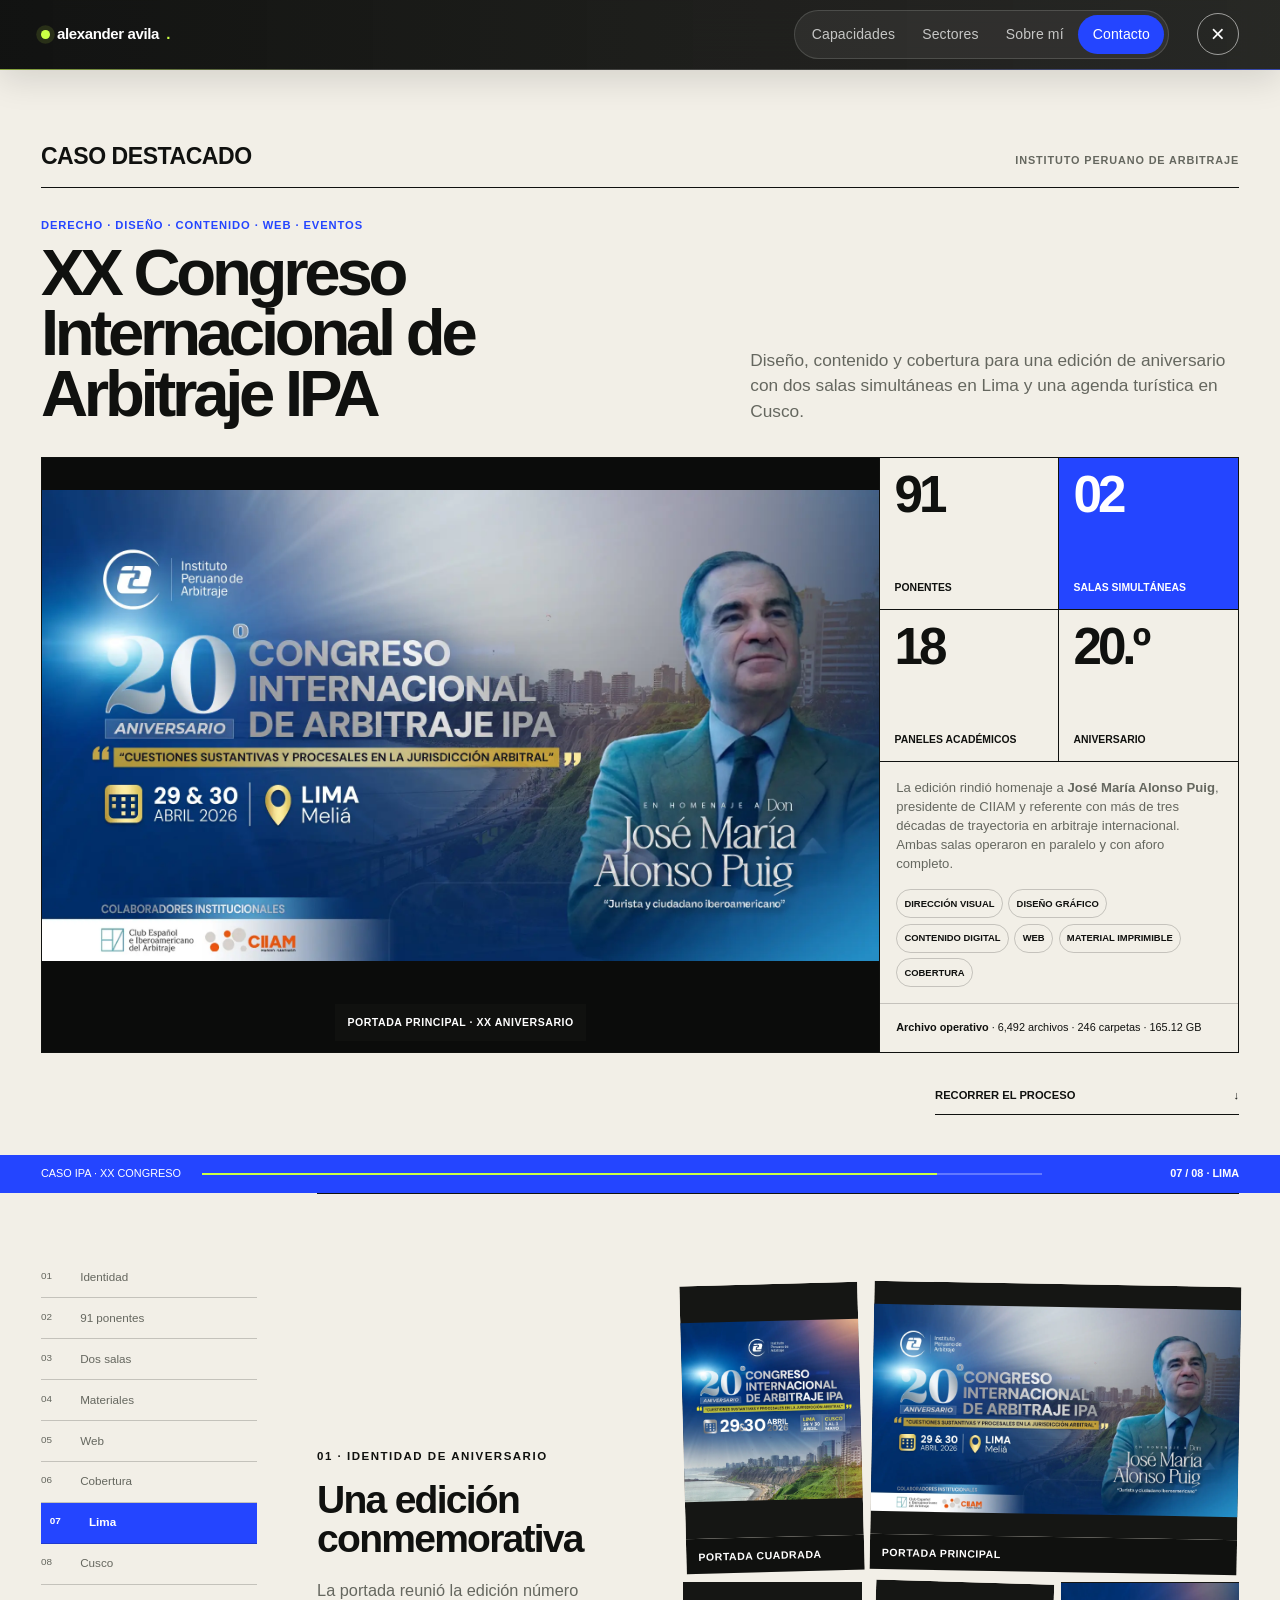
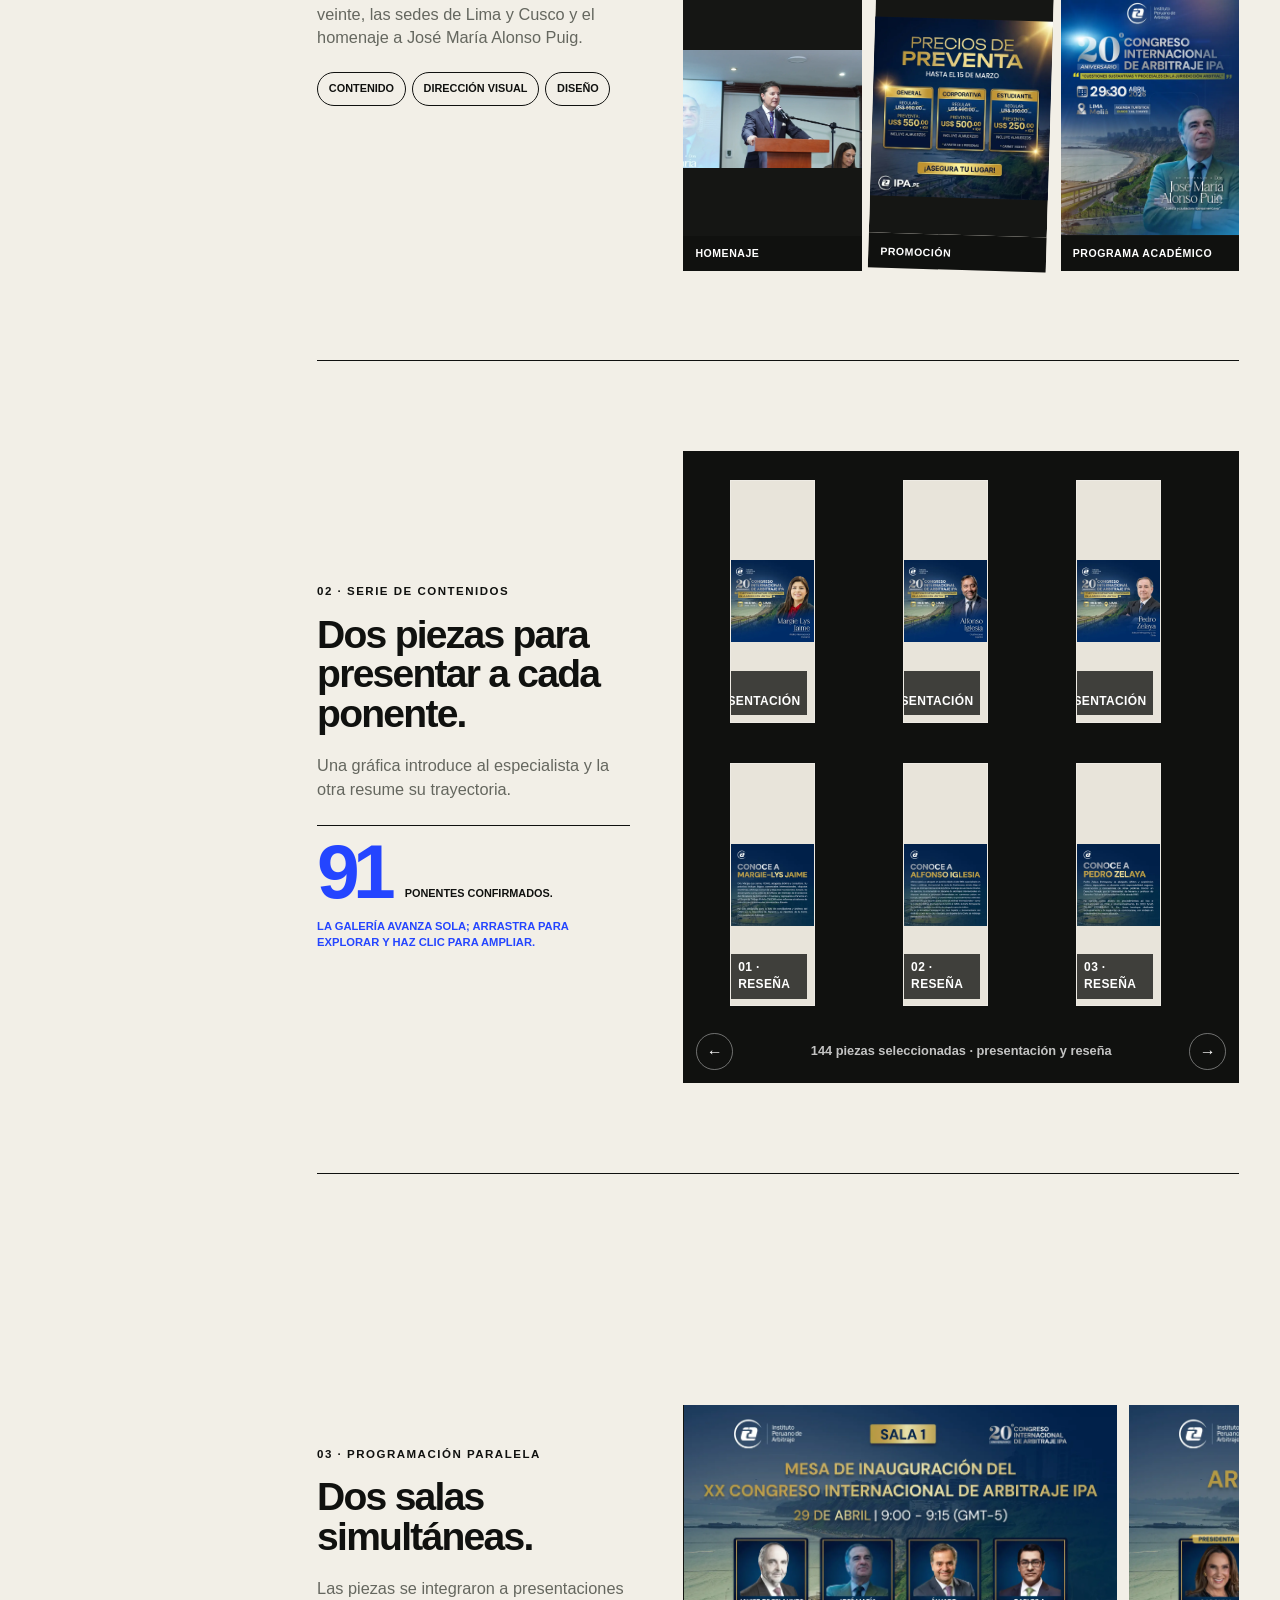
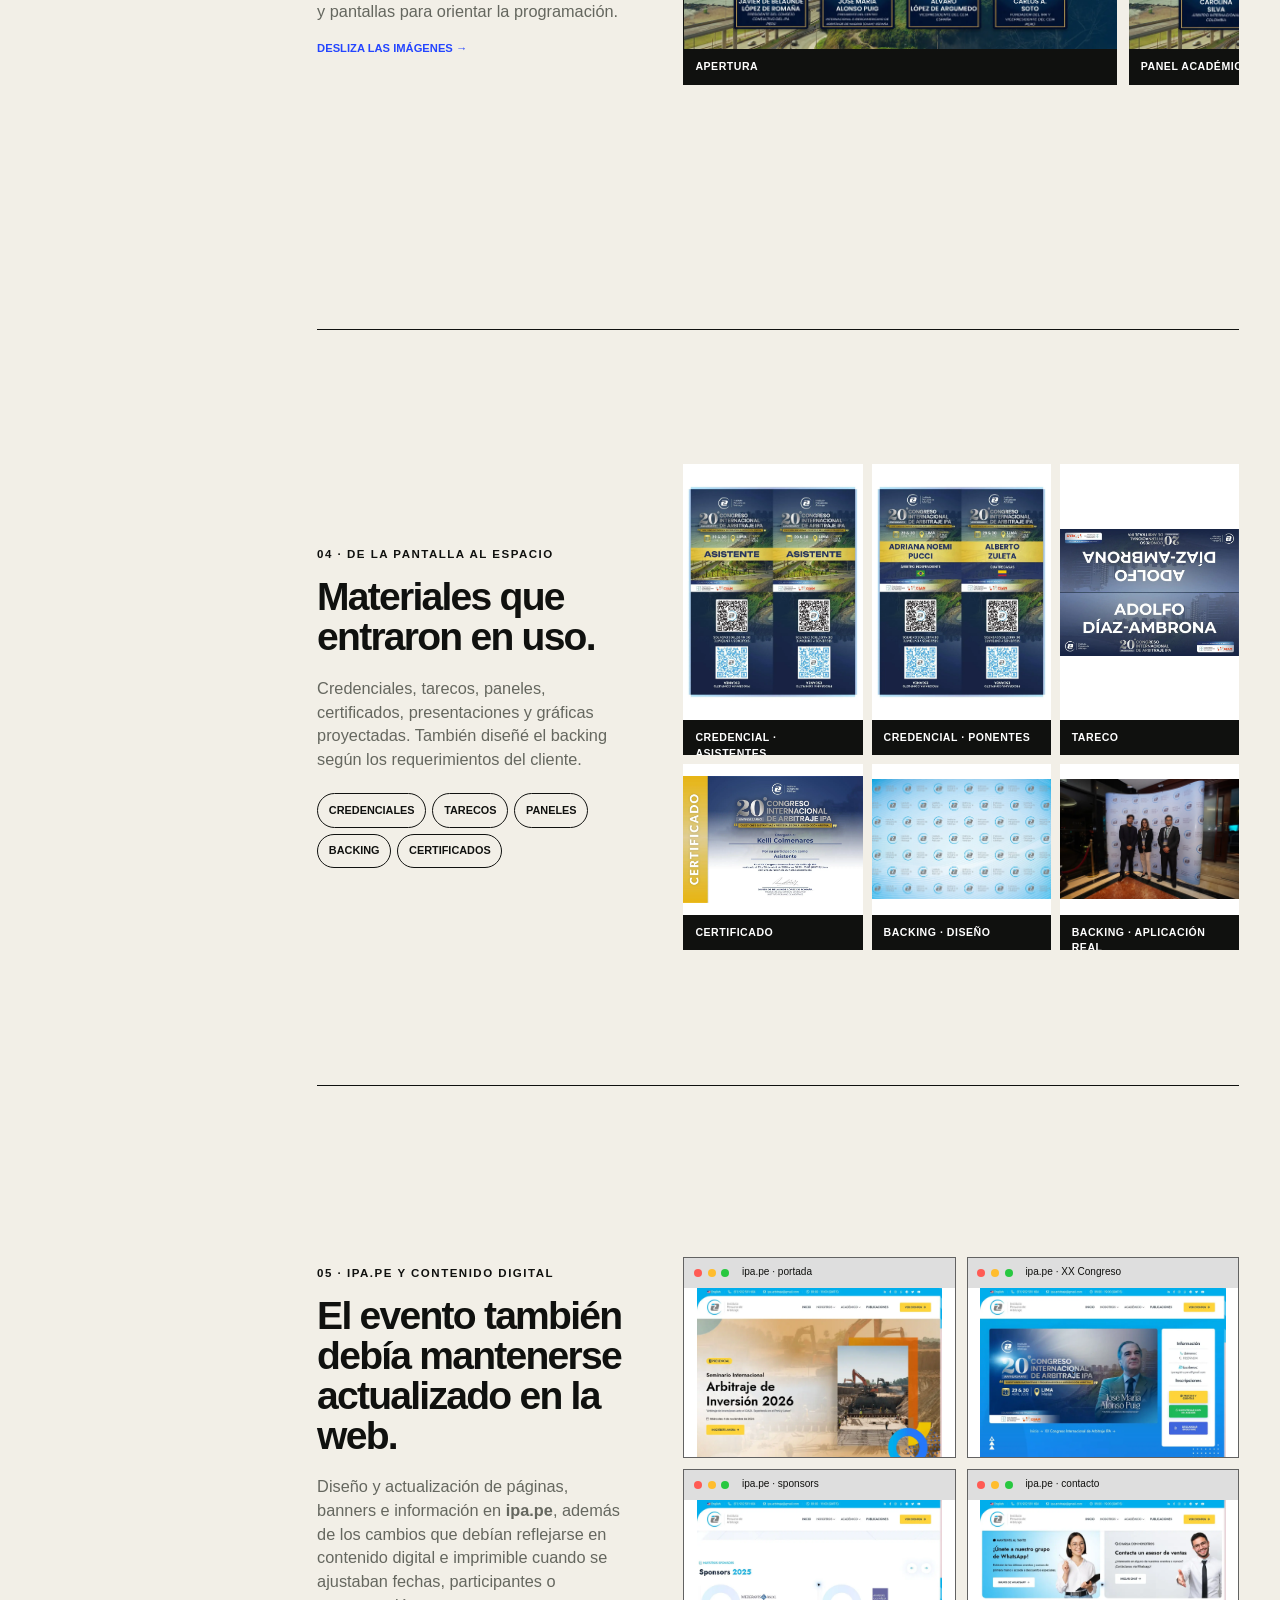
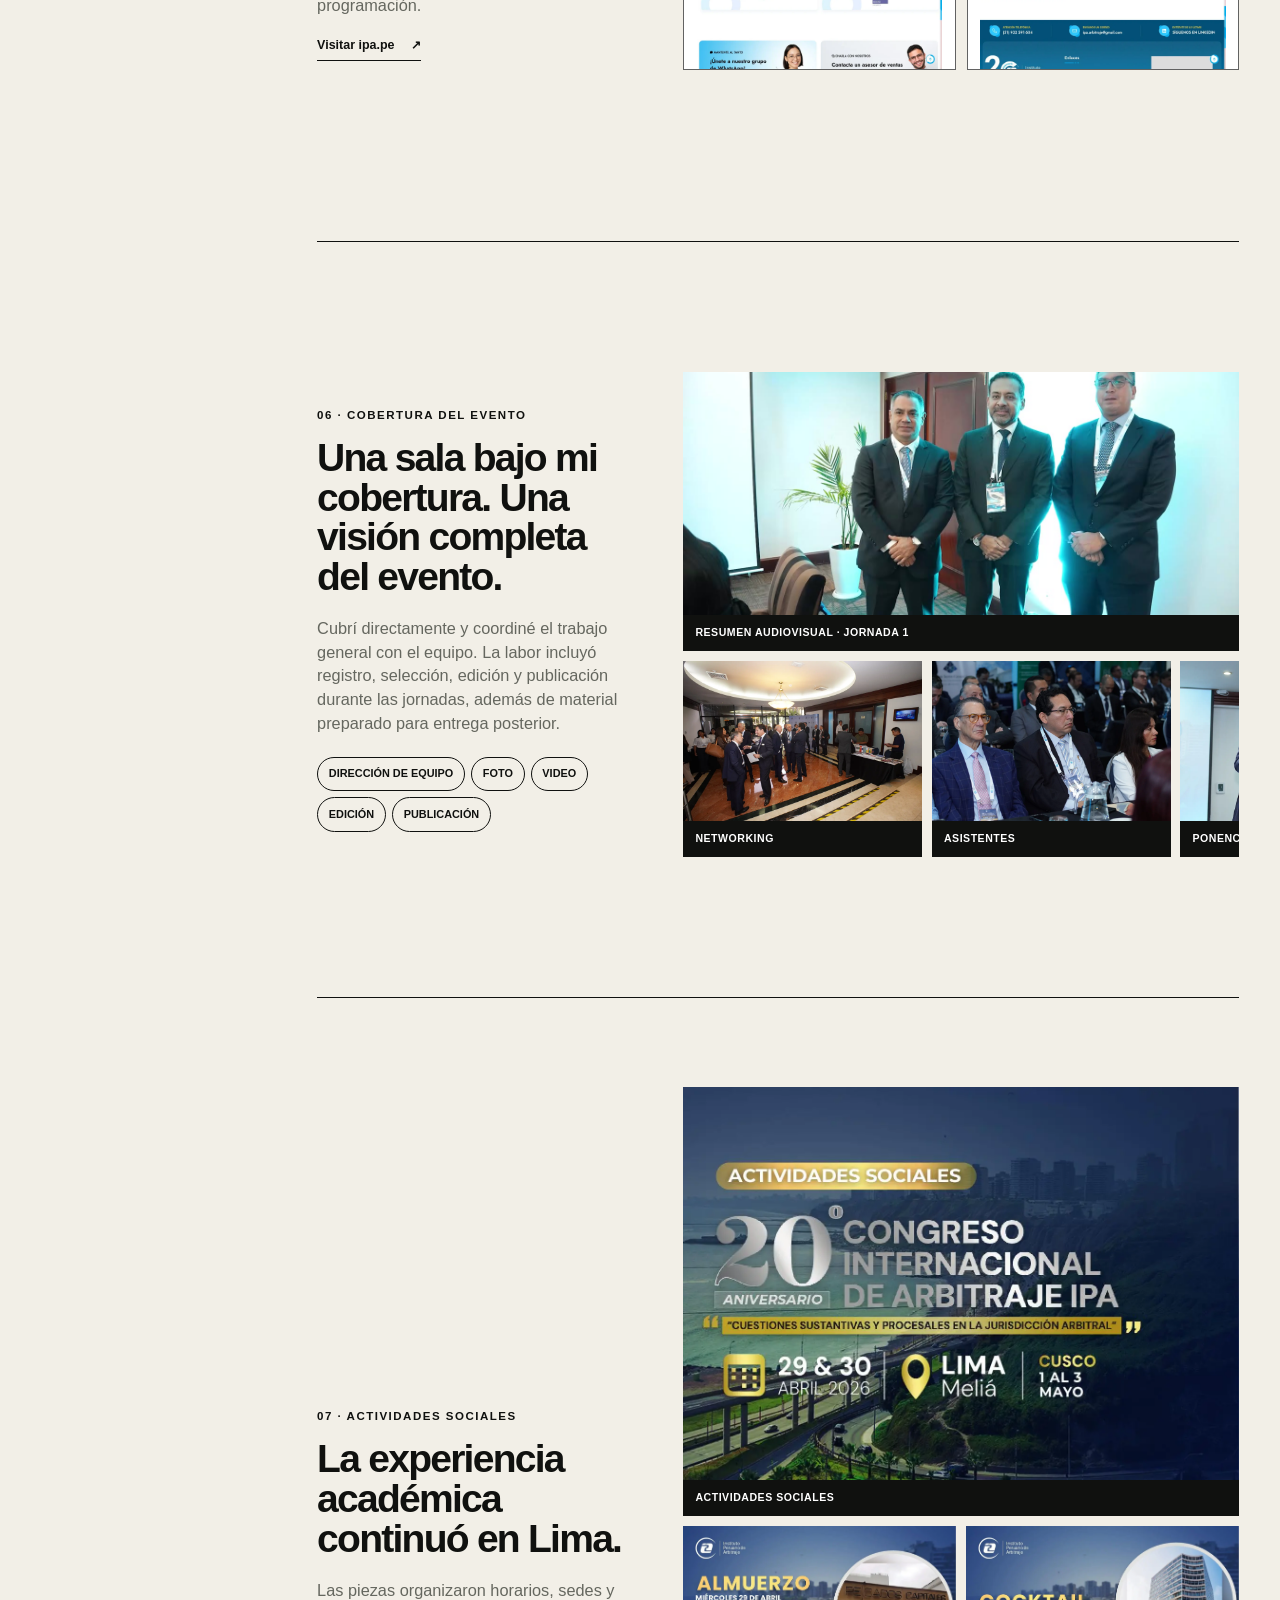
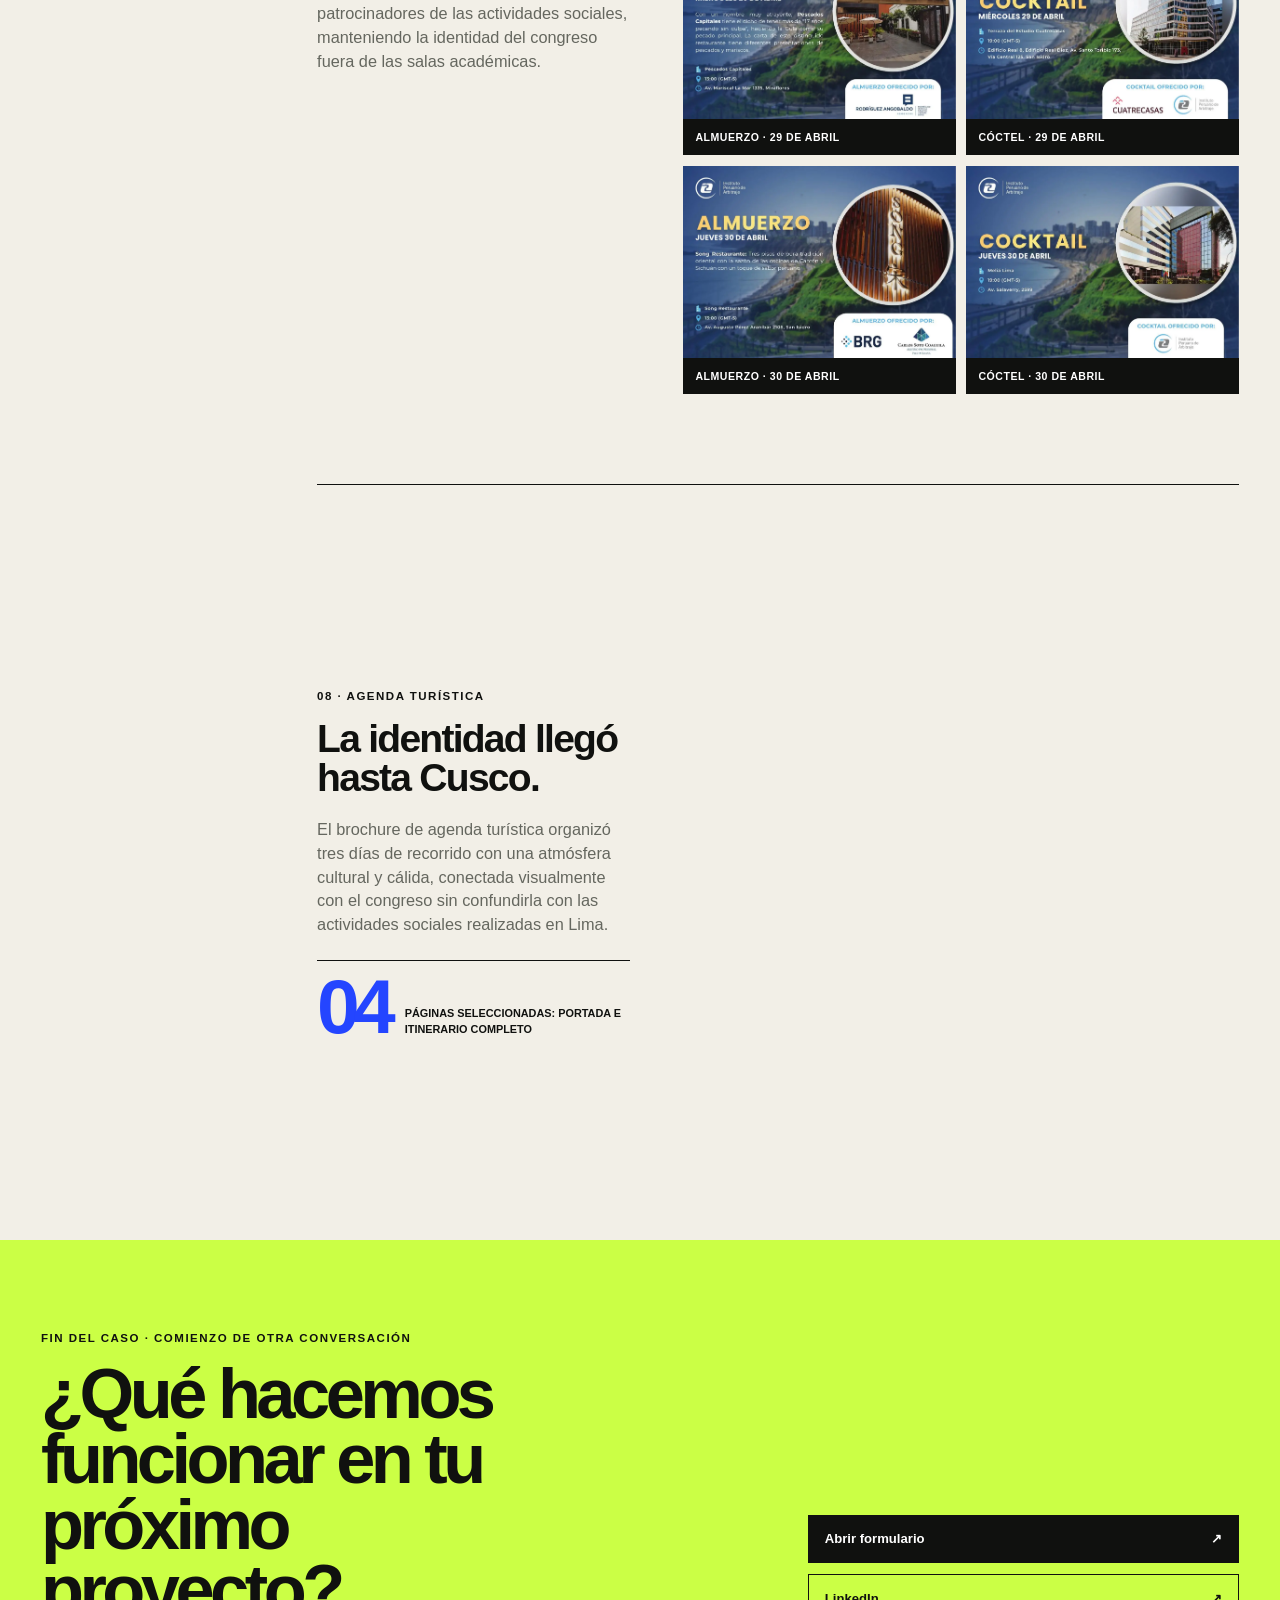
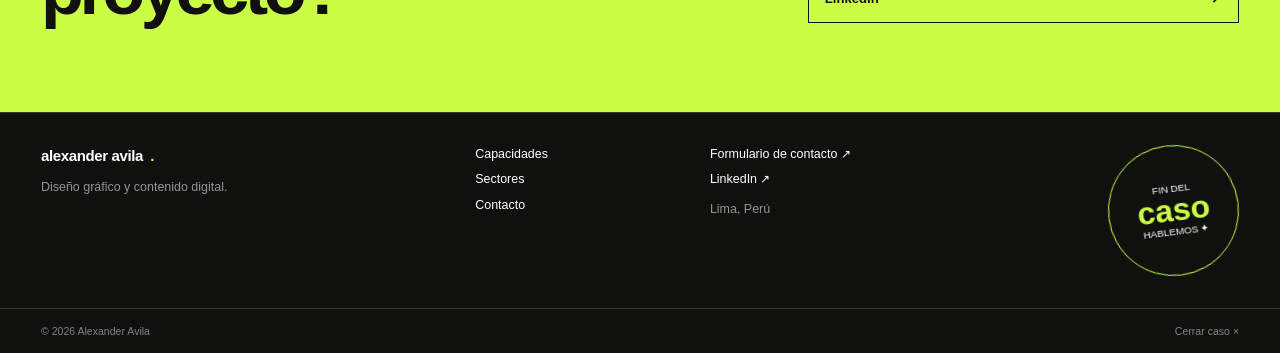
==== commit b3d2da57: "up" ====
--- a/caso-ipa/index.html
+++ b/caso-ipa/index.html
@@ -91,7 +91,7 @@
         </section>
 
         <section class="case-chapter" id="salas" data-case-number="03" data-case-name="Dos salas">
-          <div class="chapter-copy reveal"><p class="micro-label">03 · Programación paralela</p><h2>Del diseño a dos salas simultáneas.</h2><p>Cada gráfica debía hacer visible sala, horario, tema, moderación y participantes. Las piezas se integraron a presentaciones y pantallas para orientar una programación que ocurría al mismo tiempo.</p><p class="scroll-hint">Desliza las imágenes →</p></div>
+          <div class="chapter-copy reveal"><p class="micro-label">03 · Programación paralela</p><h2>Dos salas simultáneas.</h2><p>Las piezas se integraron a presentaciones y pantallas para orientar la programación.</p><p class="scroll-hint">Desliza las imágenes →</p></div>
           <div class="chapter-media media-strip reveal" data-strip><figure class="media-frame"><img src="../assets/panel-opening.webp" width="1920" height="1080" alt="Gráfica de inauguración" loading="lazy" data-lightbox><figcaption>Apertura</figcaption></figure><figure class="media-frame"><img src="../assets/panel-room.webp" width="1920" height="1080" alt="Gráfica de panel académico" loading="lazy" data-lightbox><figcaption>Panel académico</figcaption></figure><figure class="media-frame"><img src="../assets/panels/panel-05.webp" width="1280" height="720" alt="Programación académica de la sala 1" loading="lazy" data-lightbox><figcaption>Panel · sala 1</figcaption></figure><figure class="media-frame"><img src="../assets/panels/panel-06.webp" width="1280" height="720" alt="Programación académica de la sala 2" loading="lazy" data-lightbox><figcaption>Panel · sala 2</figcaption></figure><figure class="media-frame"><img src="../assets/panels/panel-04.webp" width="1280" height="720" alt="Gráfica de clausura" loading="lazy" data-lightbox><figcaption>Clausura</figcaption></figure><figure class="media-frame"><img src="../assets/event-photos/event-03.webp" width="1500" height="1000" alt="Vista general de una de las dos salas del congreso" loading="lazy" data-lightbox><figcaption>Sesión presencial</figcaption></figure><figure class="media-frame"><img src="../assets/event-photos/event-12.webp" width="1500" height="1000" alt="Asistentes durante la programación del congreso" loading="lazy" data-lightbox><figcaption>Programación en sala</figcaption></figure></div>
         </section>
 
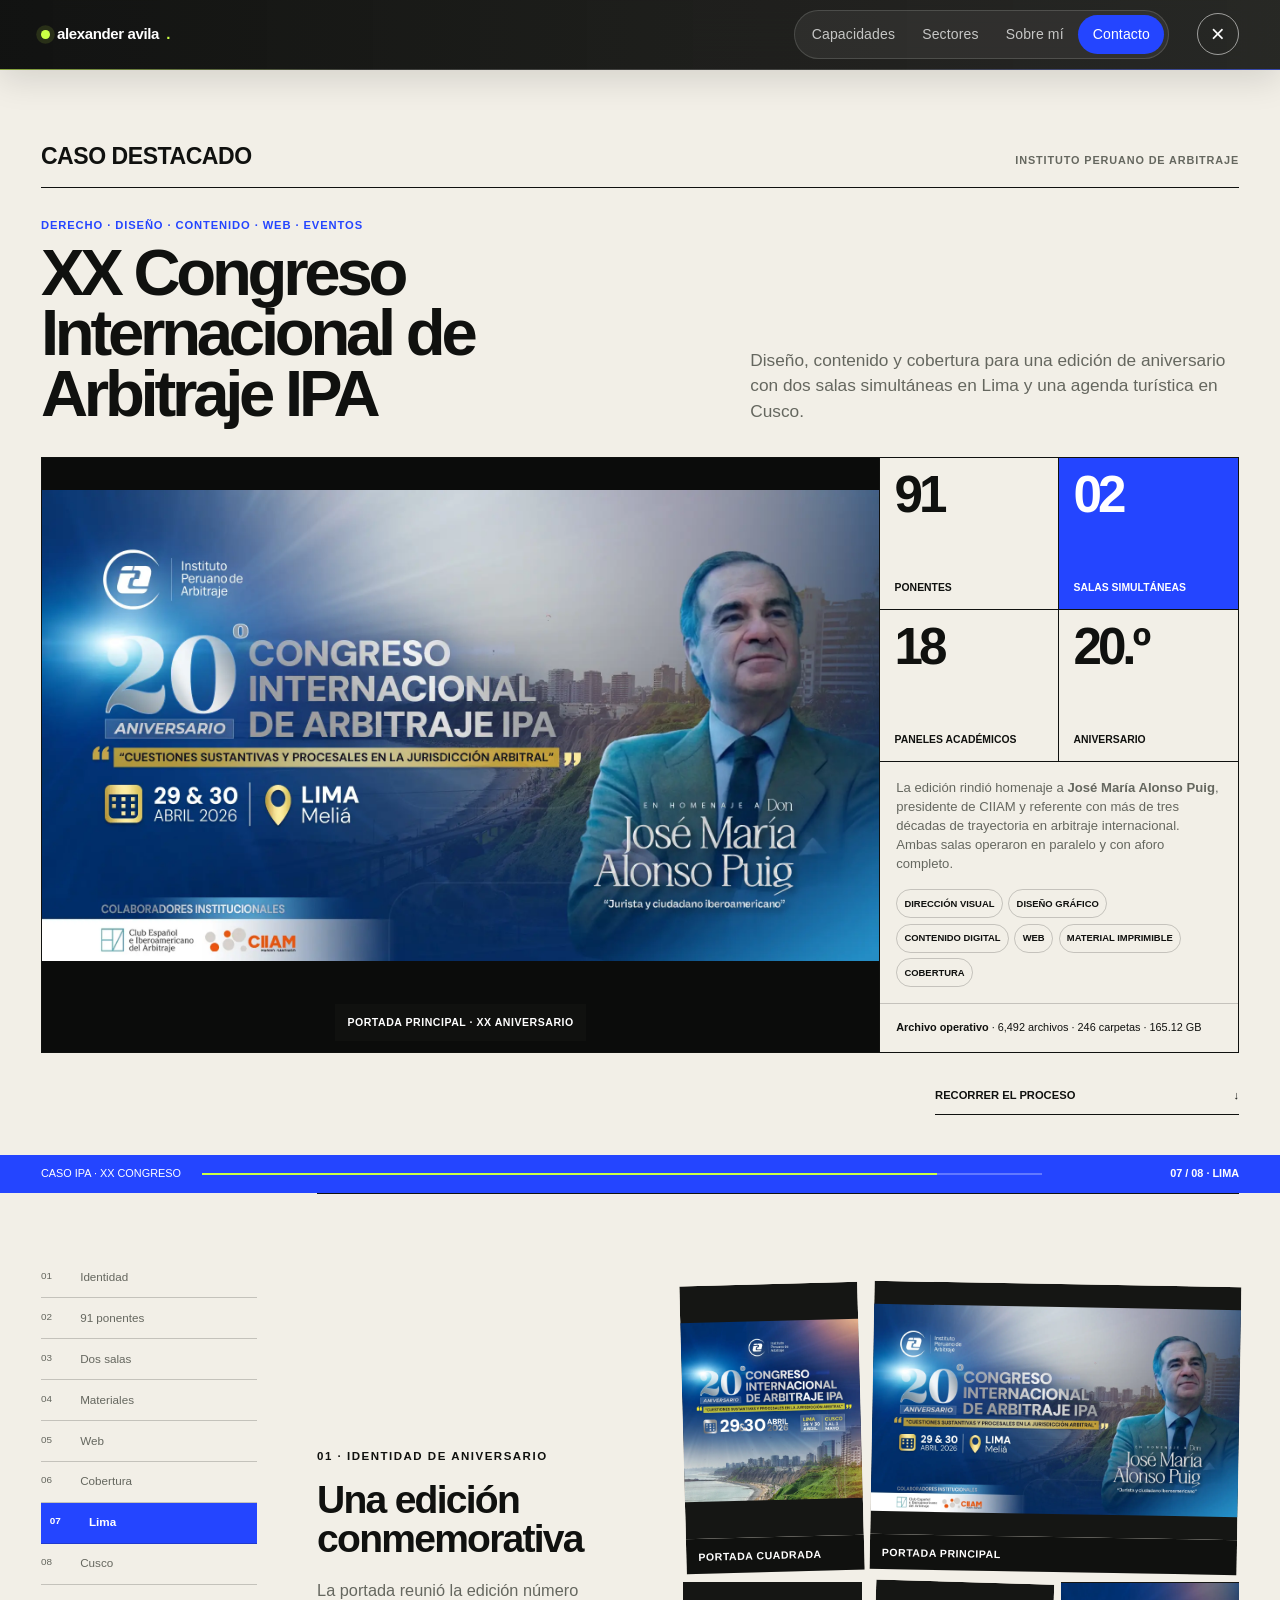
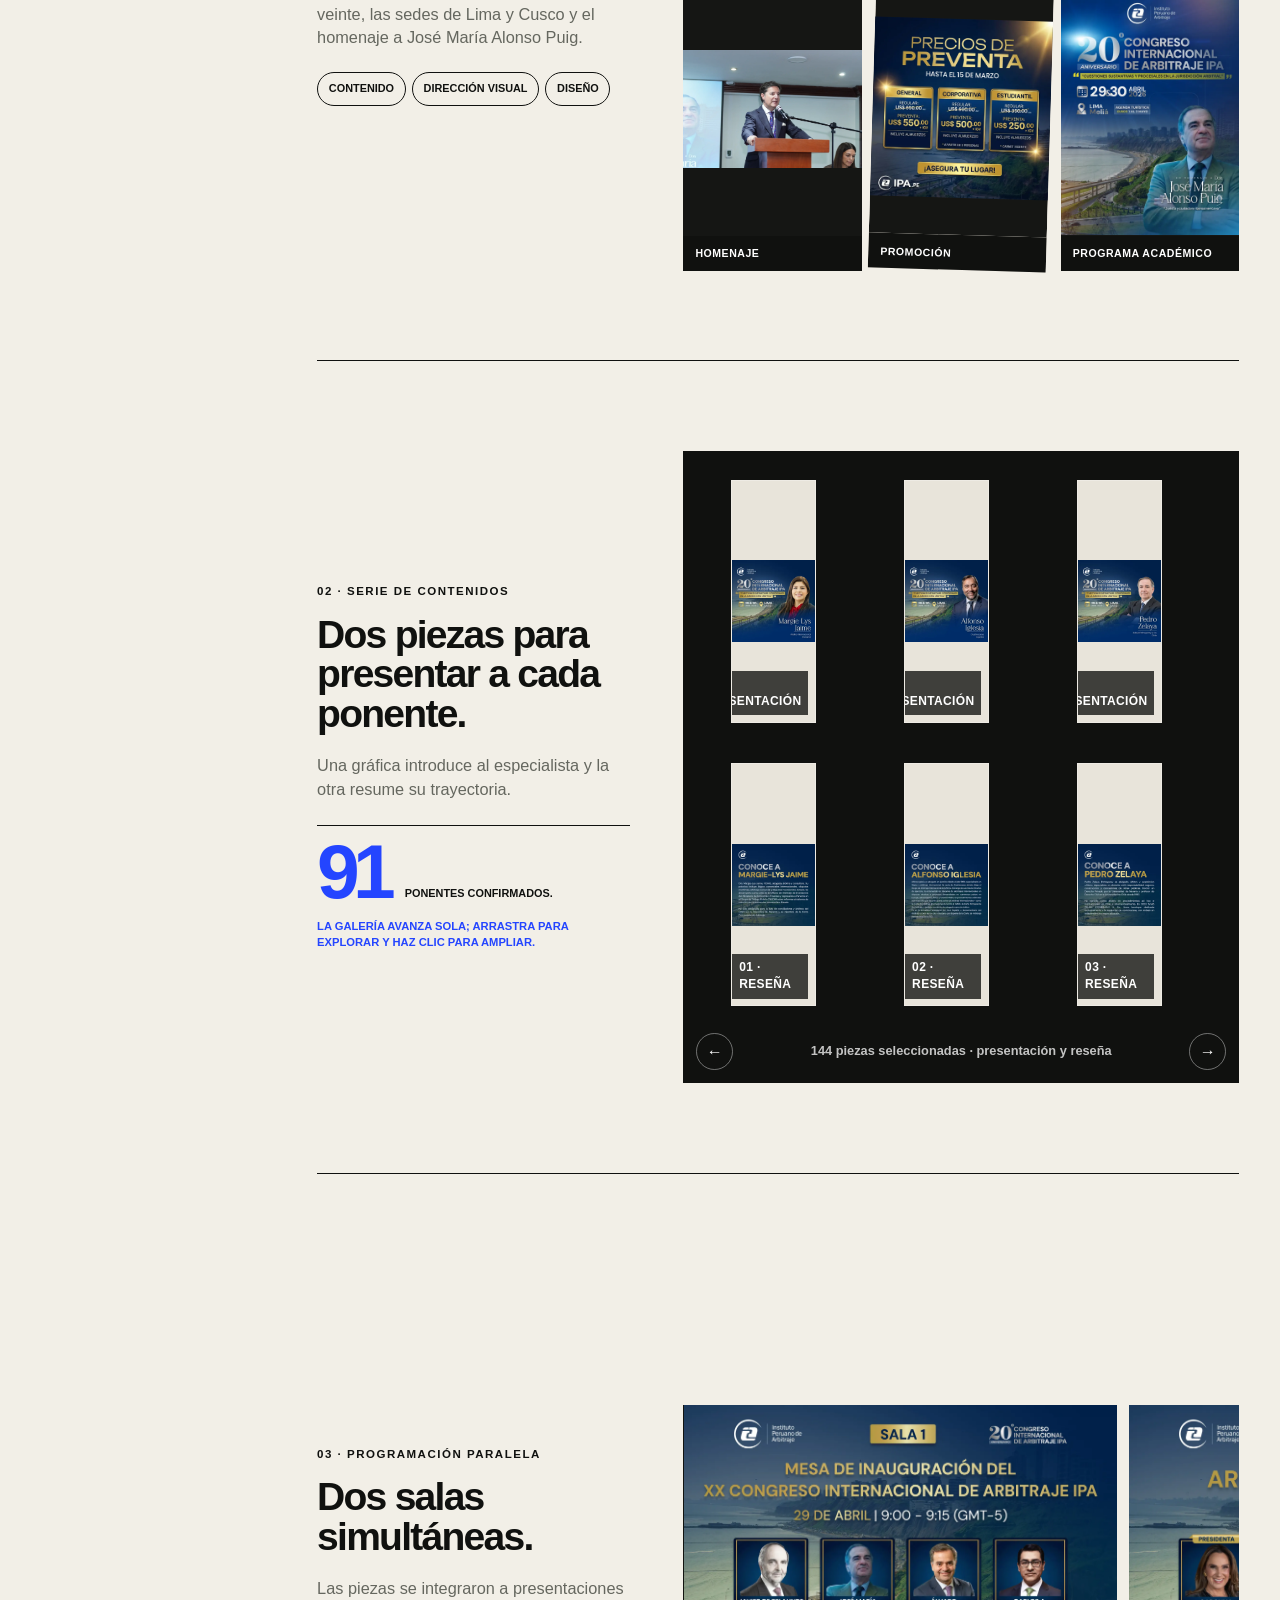
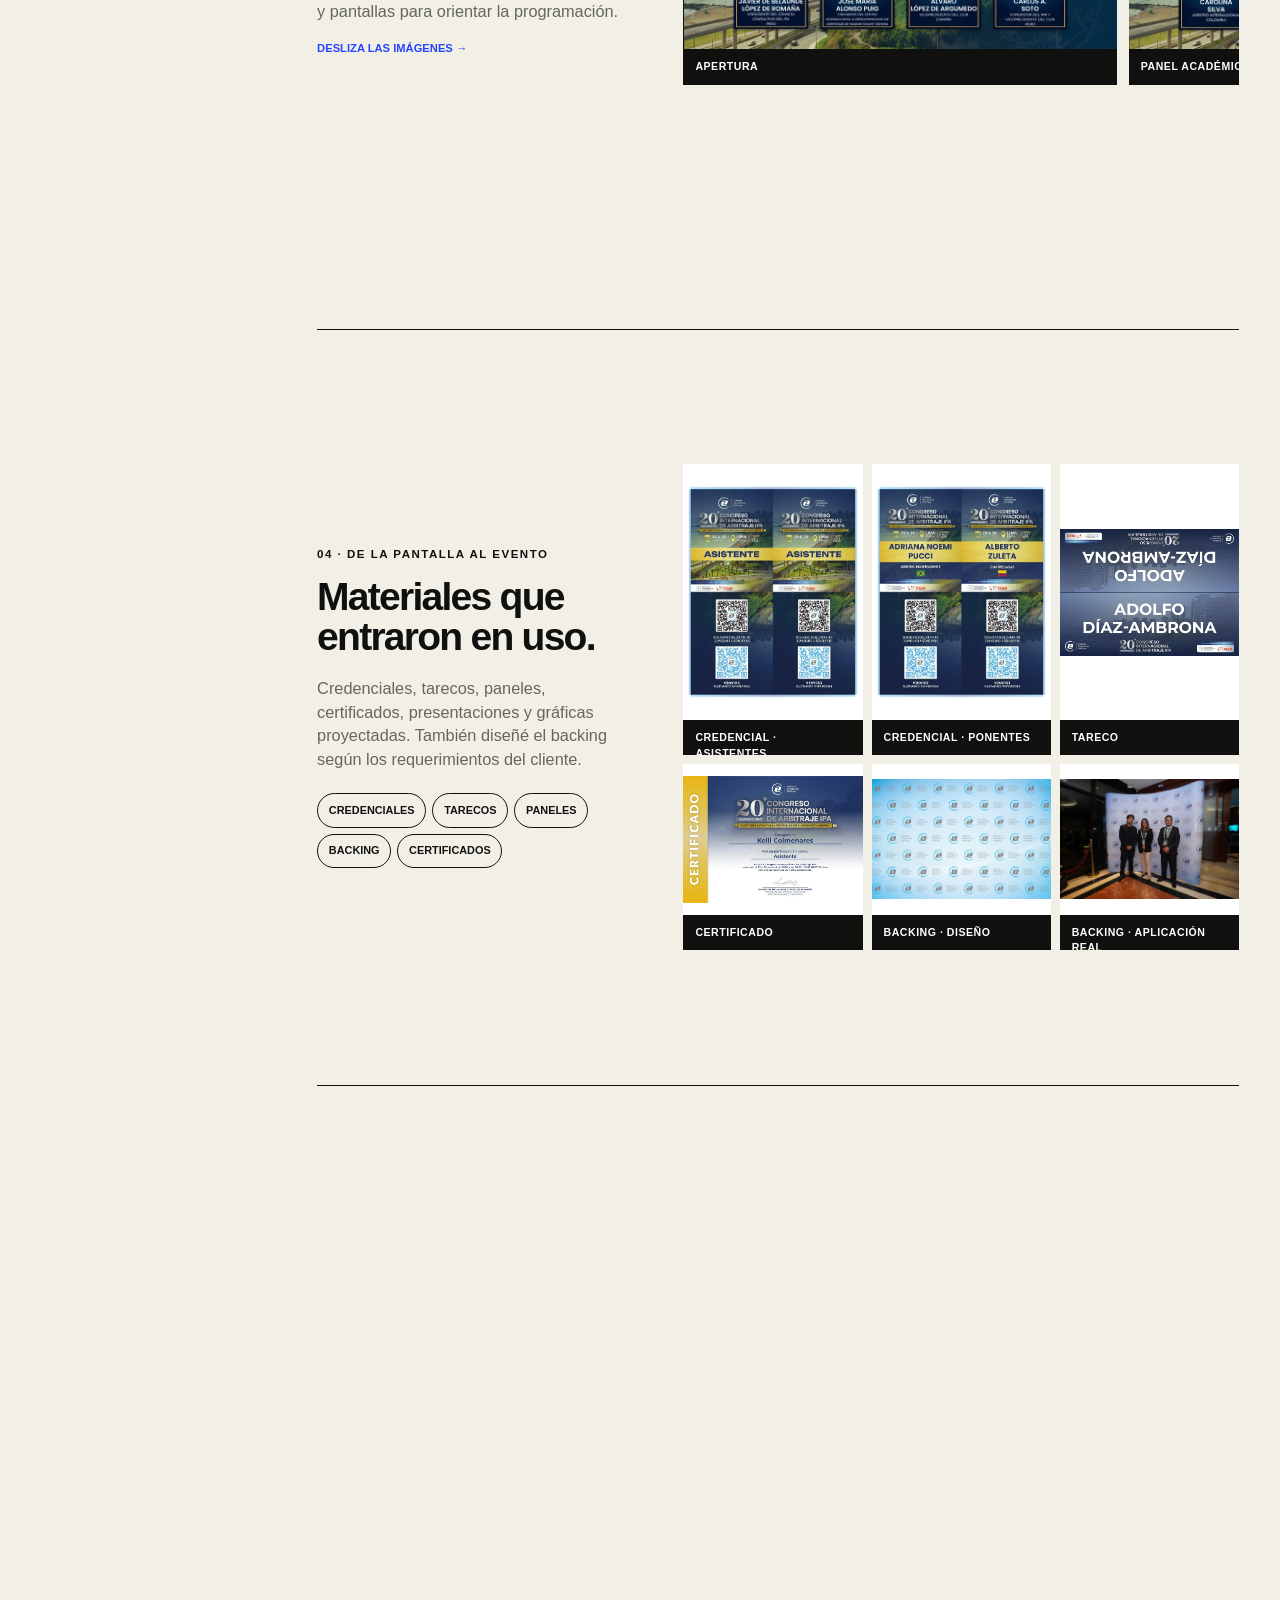
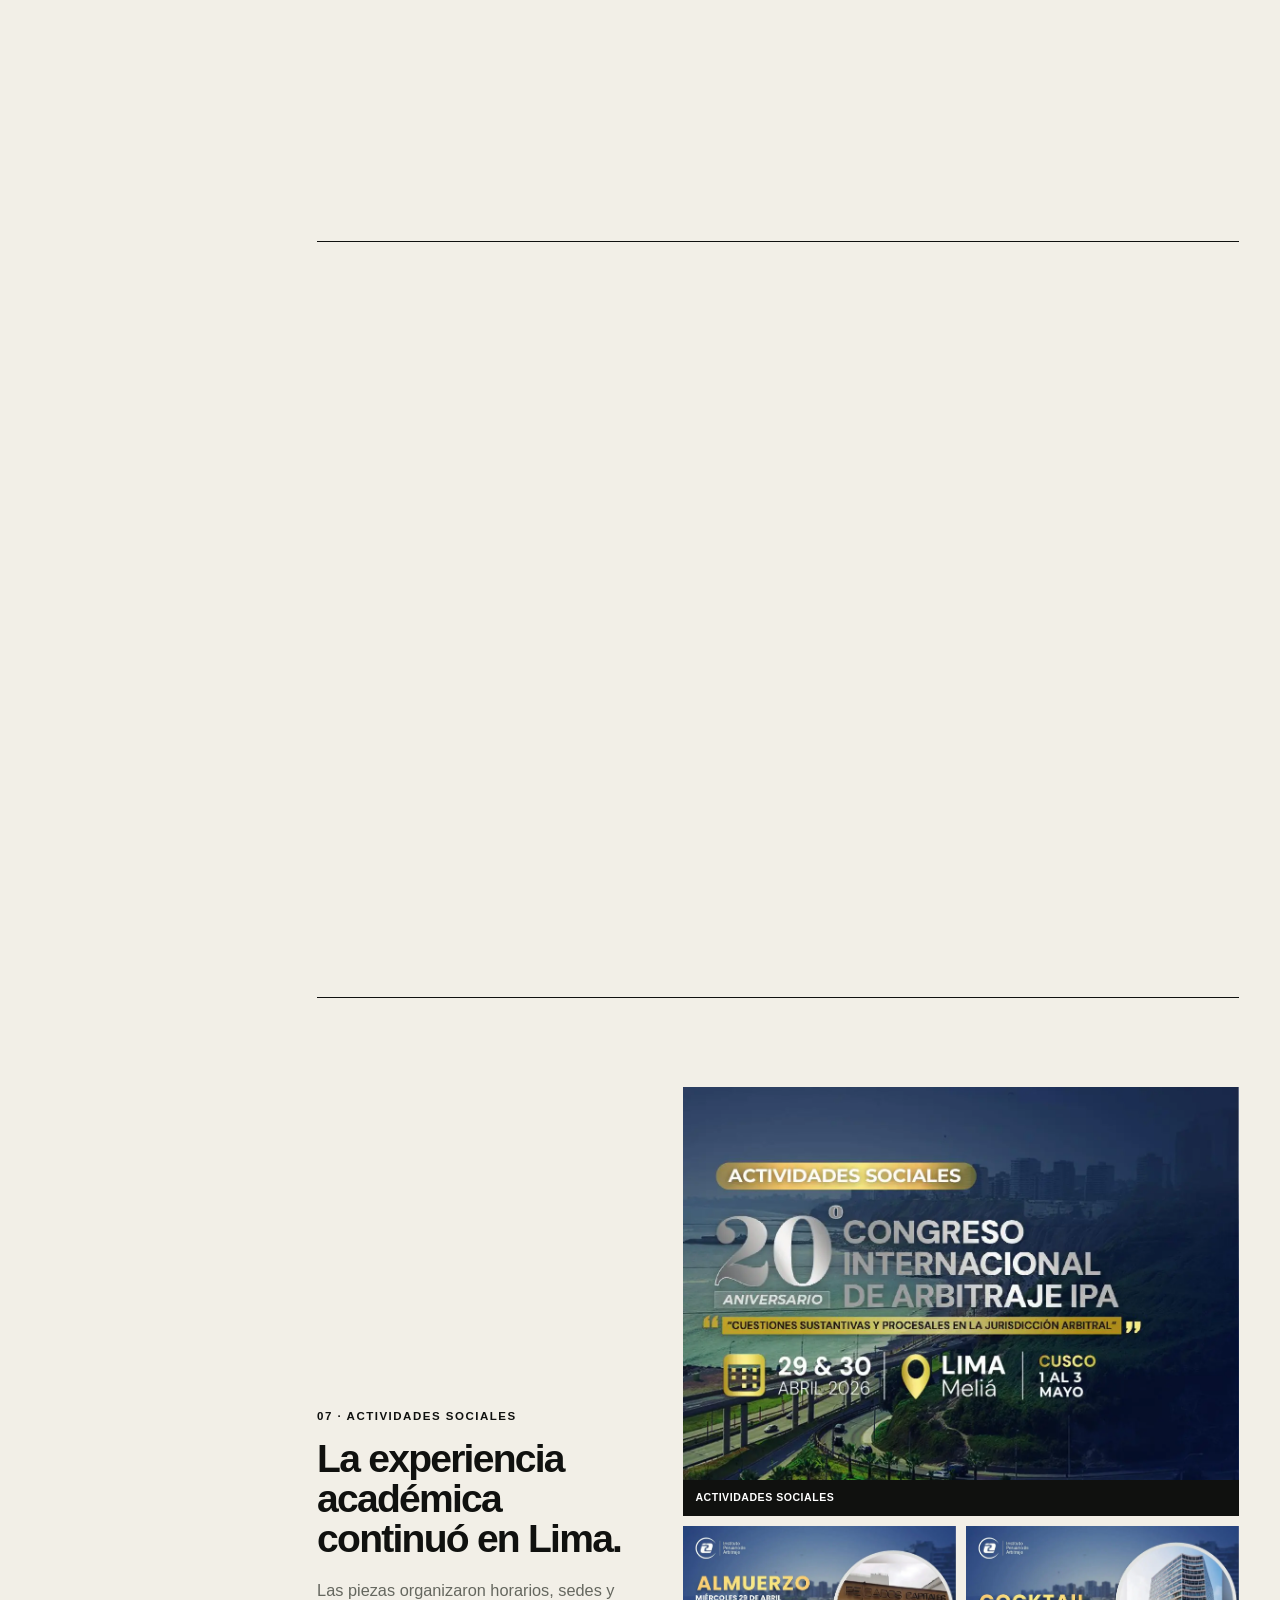
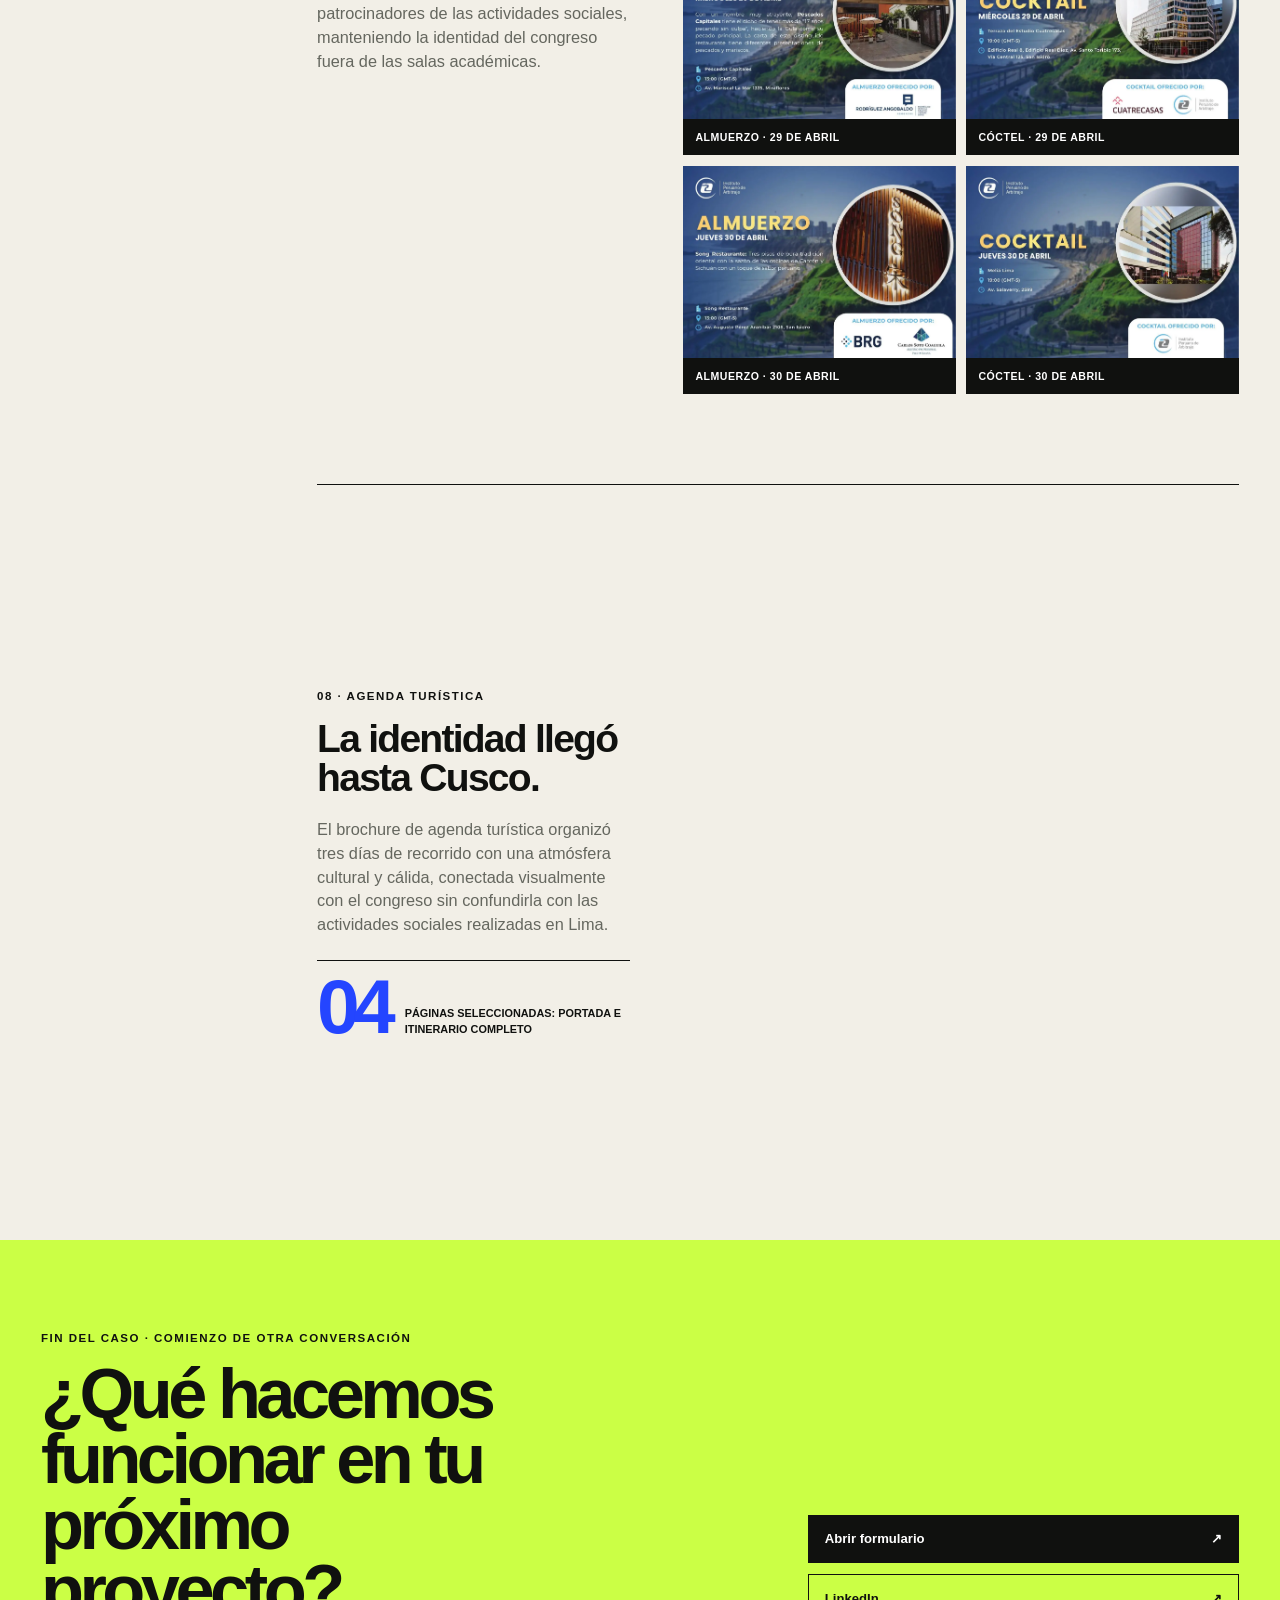
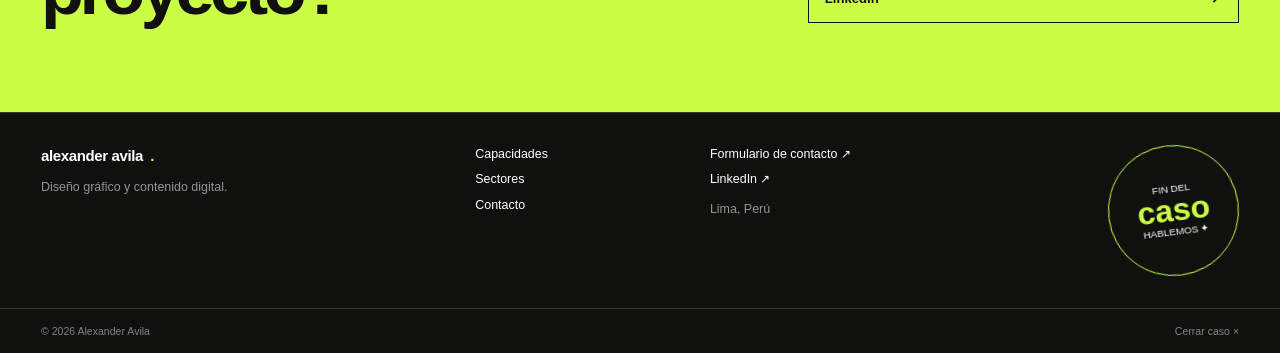
==== commit 42abf96e: "up" ====
--- a/caso-ipa/index.html
+++ b/caso-ipa/index.html
@@ -96,7 +96,7 @@
         </section>
 
         <section class="case-chapter" id="materiales" data-case-number="04" data-case-name="Materiales">
-          <div class="chapter-copy reveal"><p class="micro-label">04 · De la pantalla al espacio</p><h2>Materiales que entraron en uso.</h2><p>Credenciales, tarecos, paneles, certificados, presentaciones y gráficas proyectadas. También diseñé el backing según los requerimientos del cliente.</p><div class="chapter-tags"><span>Credenciales</span><span>Tarecos</span><span>Paneles</span><span>Backing</span><span>Certificados</span></div></div>
+          <div class="chapter-copy reveal"><p class="micro-label">04 · De la pantalla al evento</p><h2>Materiales que entraron en uso.</h2><p>Credenciales, tarecos, paneles, certificados, presentaciones y gráficas proyectadas. También diseñé el backing según los requerimientos del cliente.</p><div class="chapter-tags"><span>Credenciales</span><span>Tarecos</span><span>Paneles</span><span>Backing</span><span>Certificados</span></div></div>
           <div class="chapter-media materials-grid reveal"><figure class="media-frame portrait"><img src="../assets/credential-attendee.webp" width="993" height="1404" alt="Credencial para asistentes" loading="lazy" data-lightbox><figcaption>Credencial · asistentes</figcaption></figure><figure class="media-frame portrait"><img src="../assets/credential-speakers.webp" width="993" height="1404" alt="Credencial para ponentes" loading="lazy" data-lightbox><figcaption>Credencial · ponentes</figcaption></figure><figure class="media-frame"><img src="../assets/nameplate.webp" width="1404" height="993" alt="Tareco personalizado" loading="lazy" data-lightbox><figcaption>Tareco</figcaption></figure><figure class="media-frame"><img src="../assets/certificate.webp" width="1404" height="993" alt="Certificado de participación" loading="lazy" data-lightbox><figcaption>Certificado</figcaption></figure><figure class="media-frame backing-material"><img src="../assets/design/backing-design.webp" width="1500" height="1000" alt="Diseño final del backing" loading="lazy" data-lightbox><figcaption>Backing · diseño</figcaption></figure><figure class="media-frame backing-material"><img src="../assets/design/backing-in-use.webp" width="1500" height="1000" alt="Backing instalado durante el evento" loading="lazy" data-lightbox><figcaption>Backing · aplicación real</figcaption></figure></div>
         </section>
 
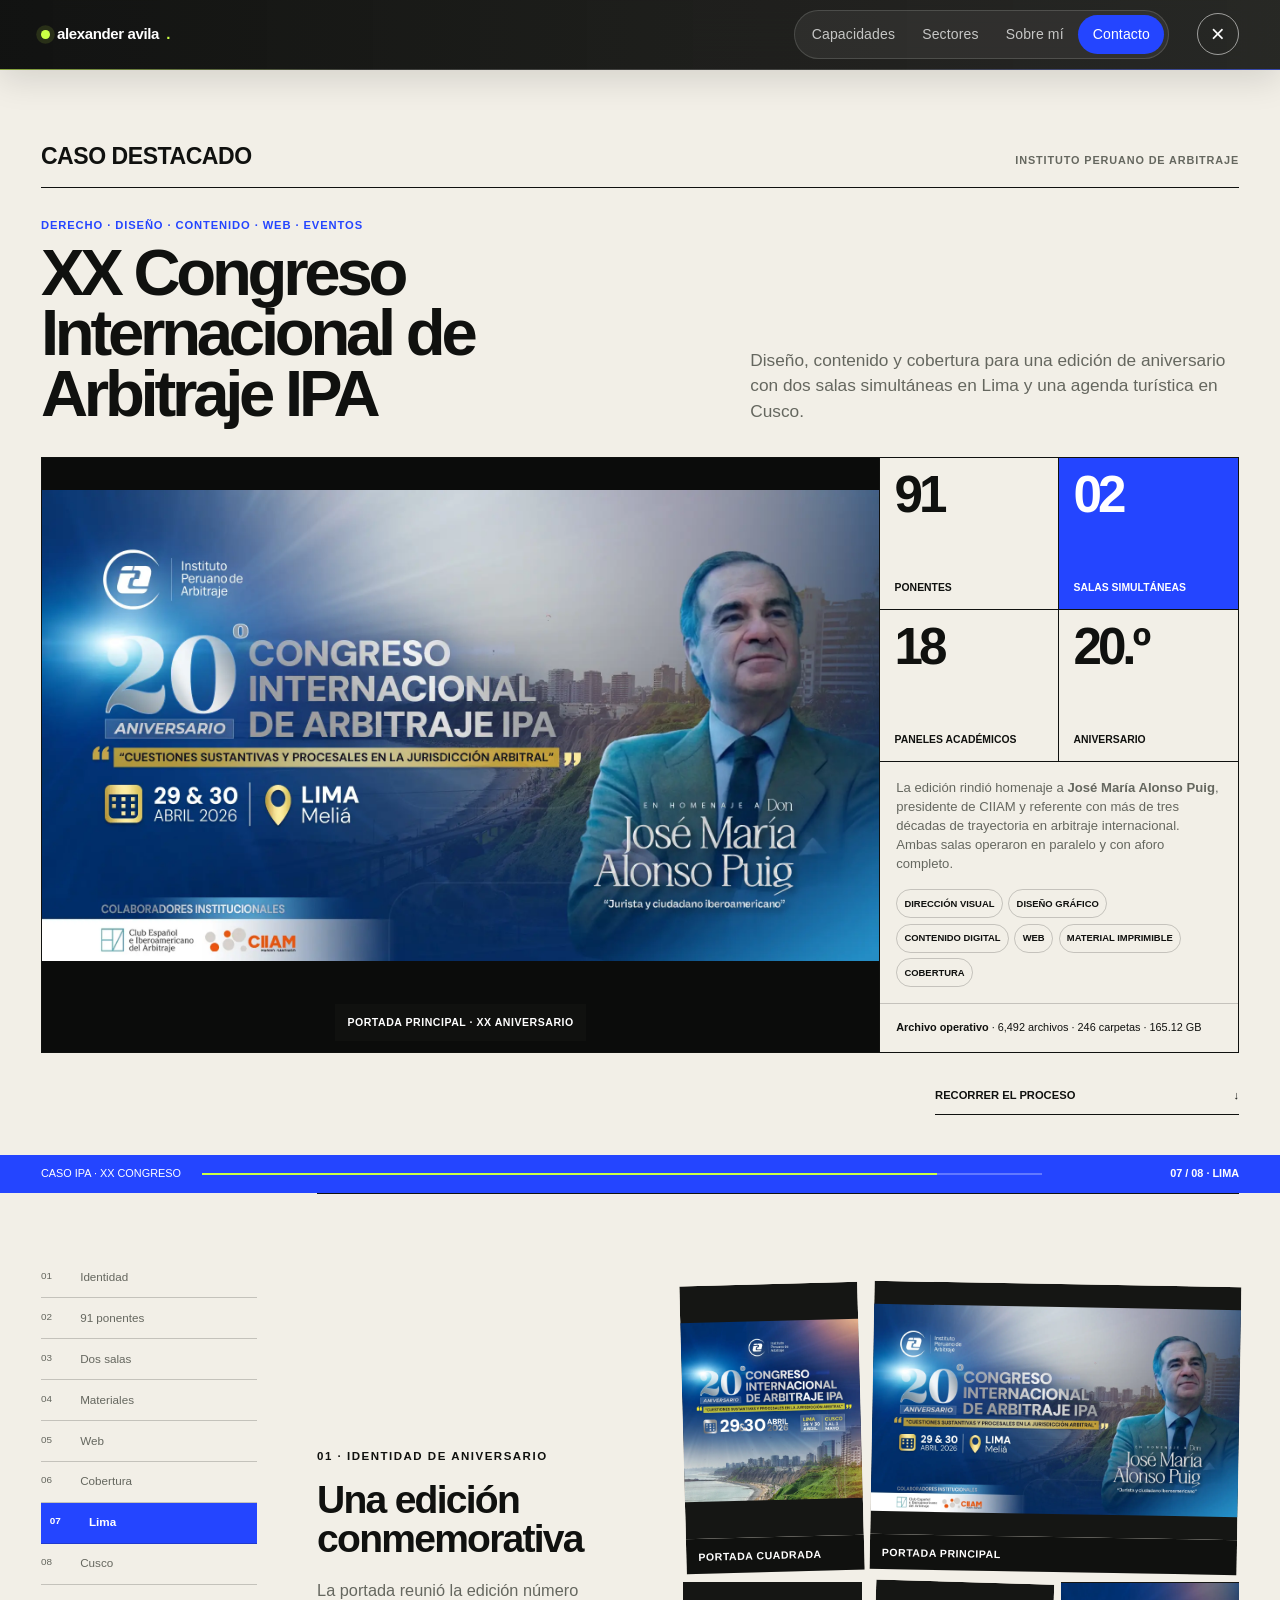
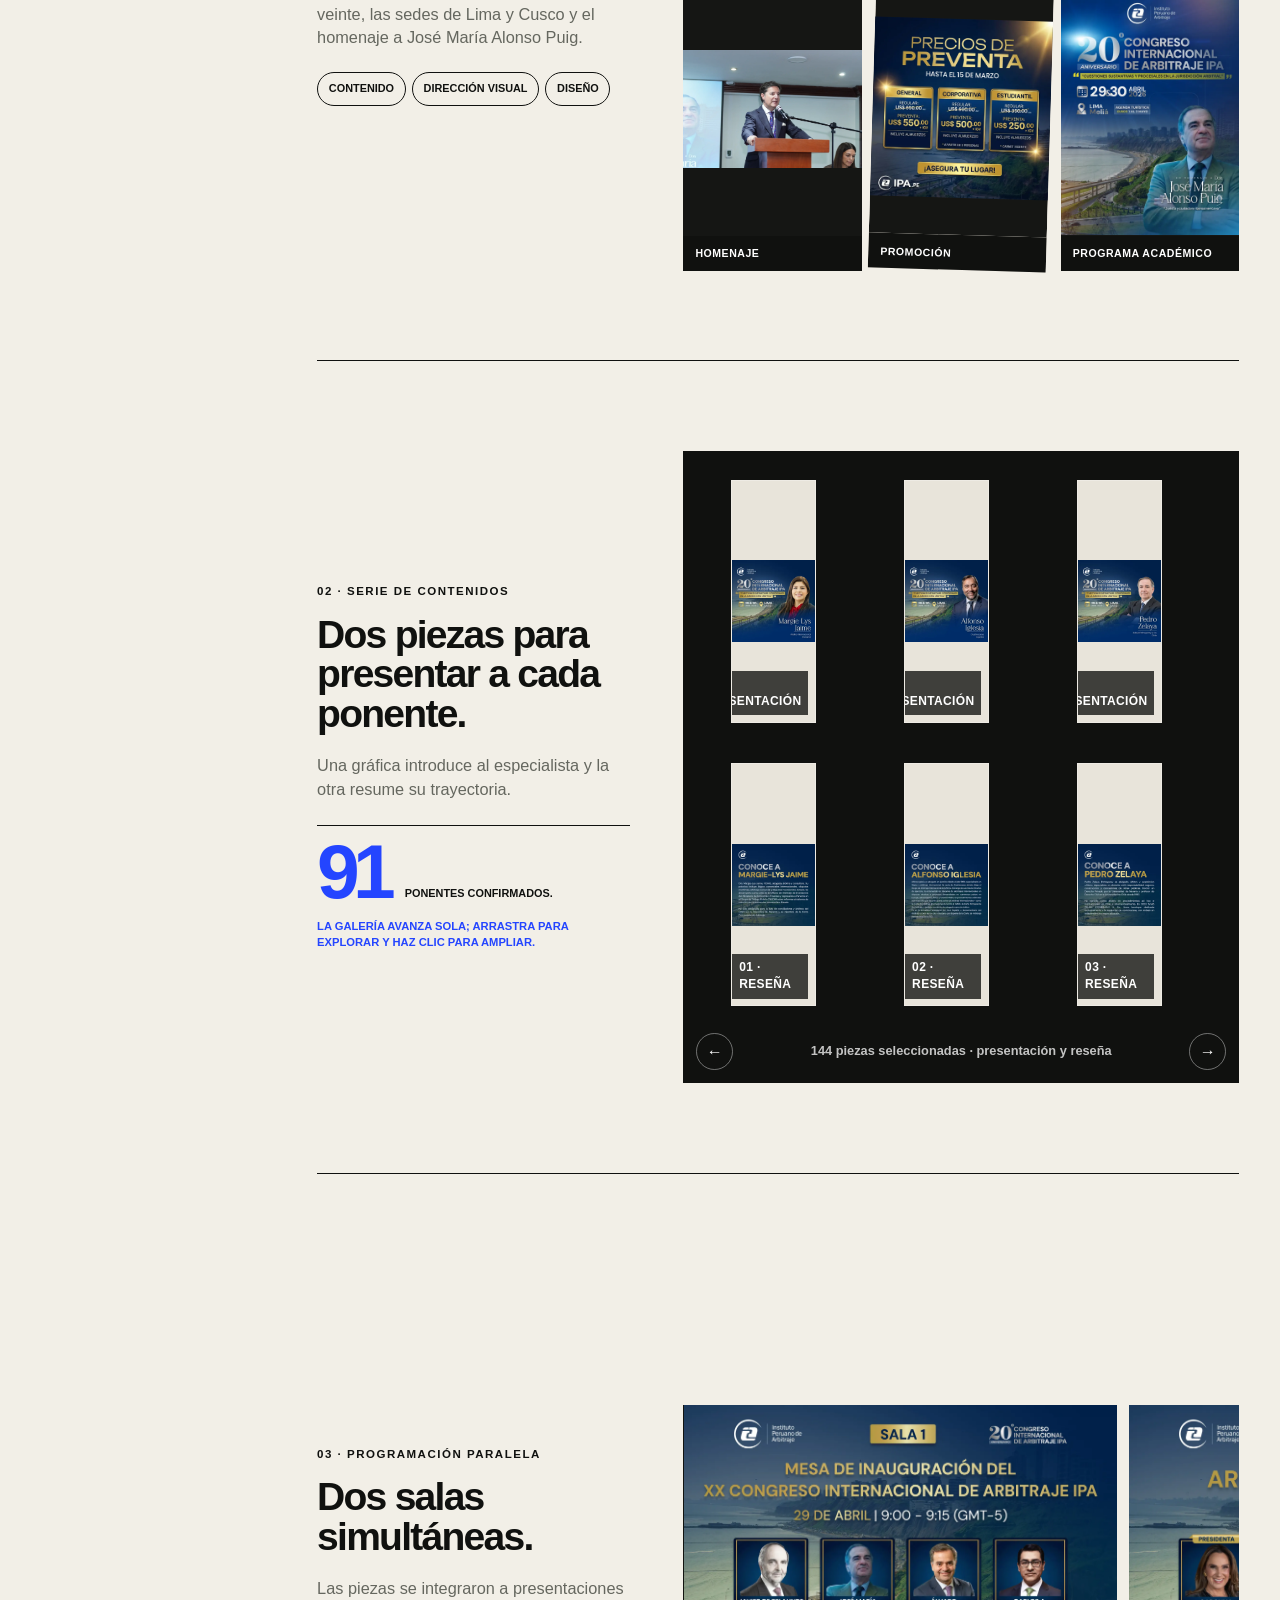
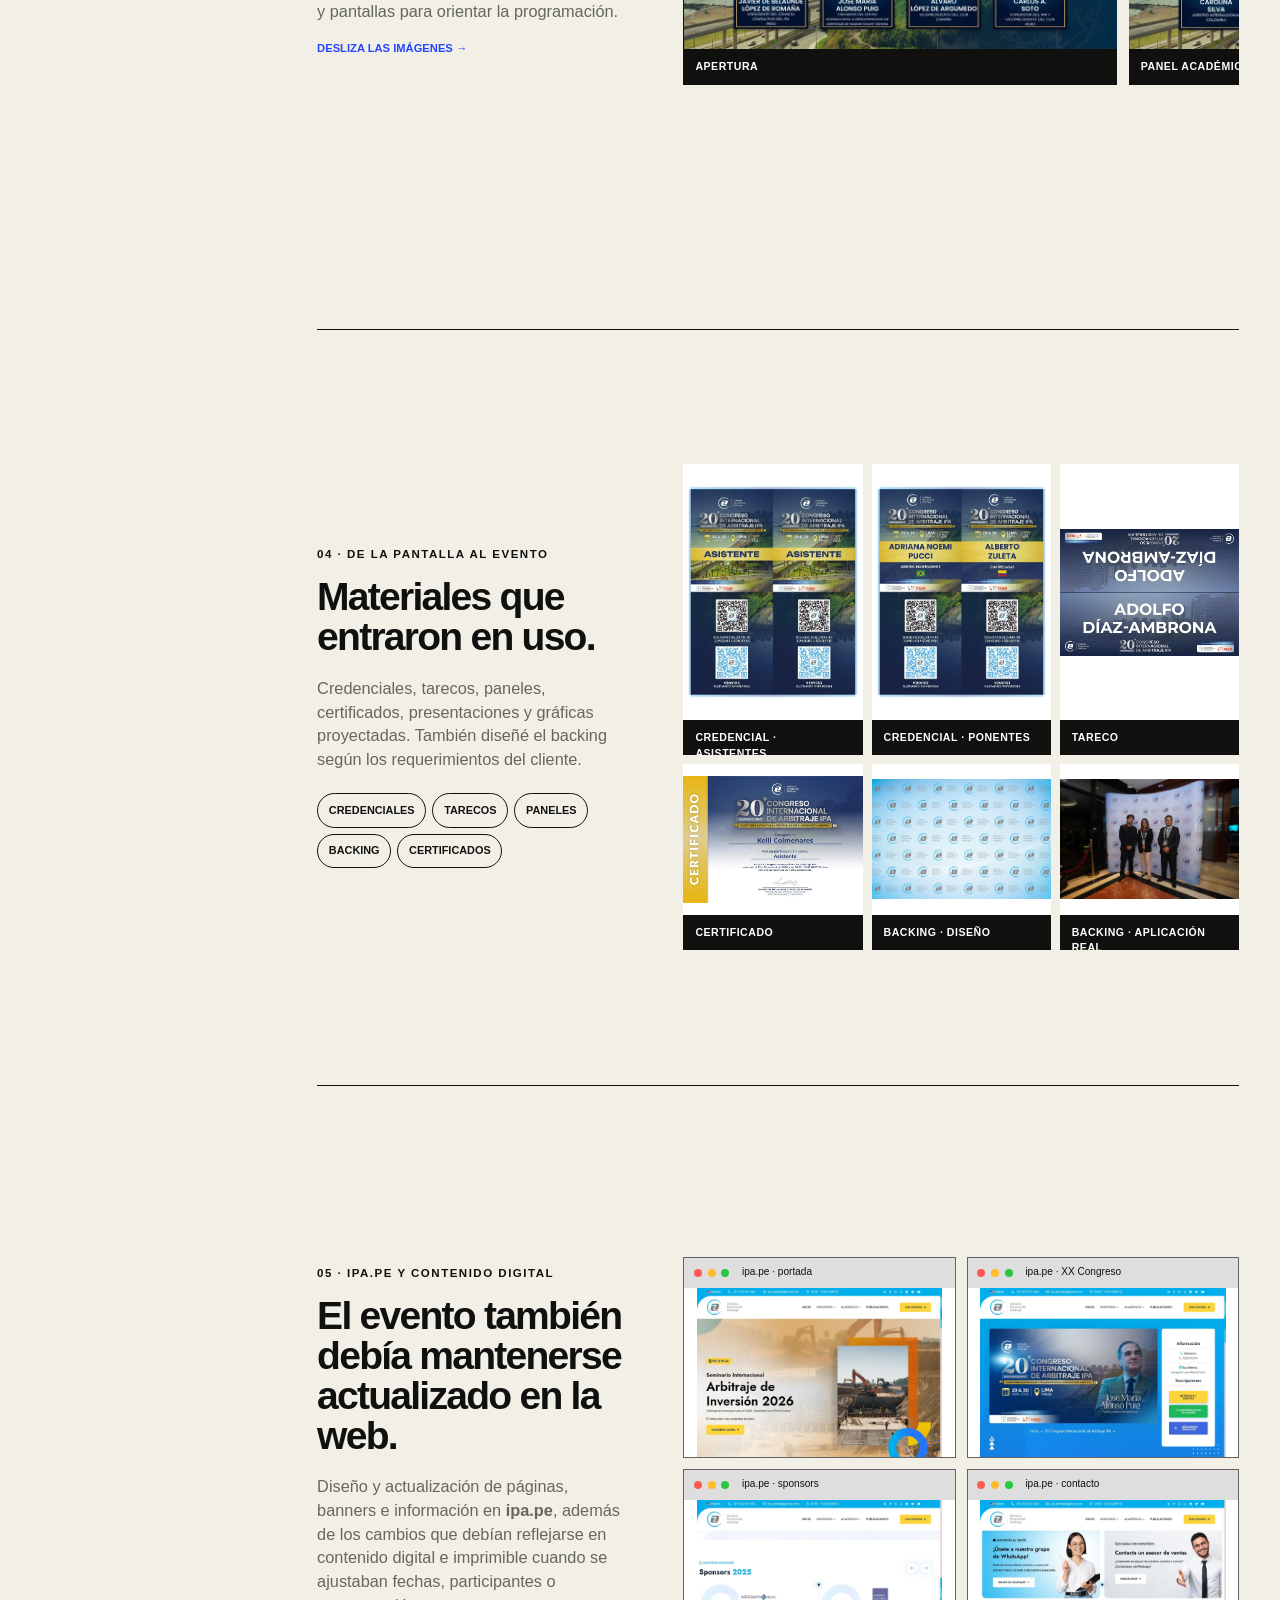
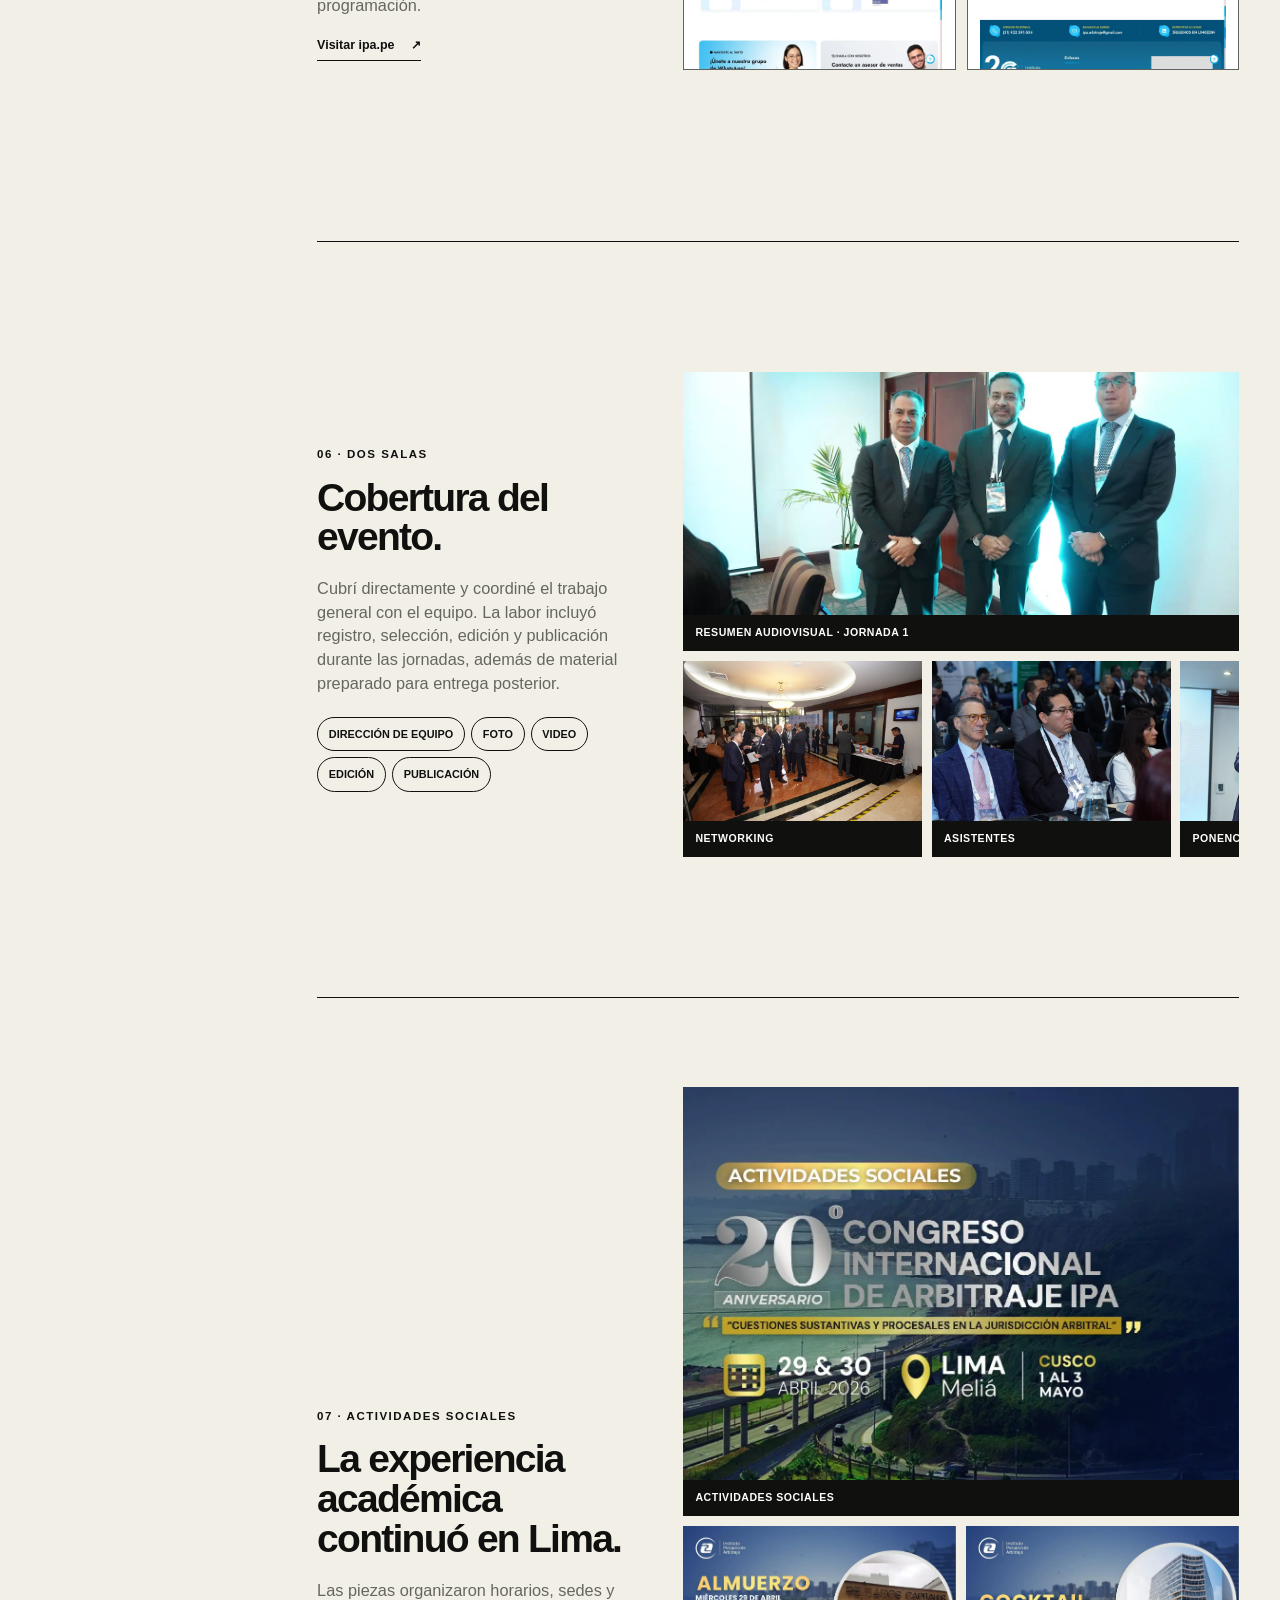
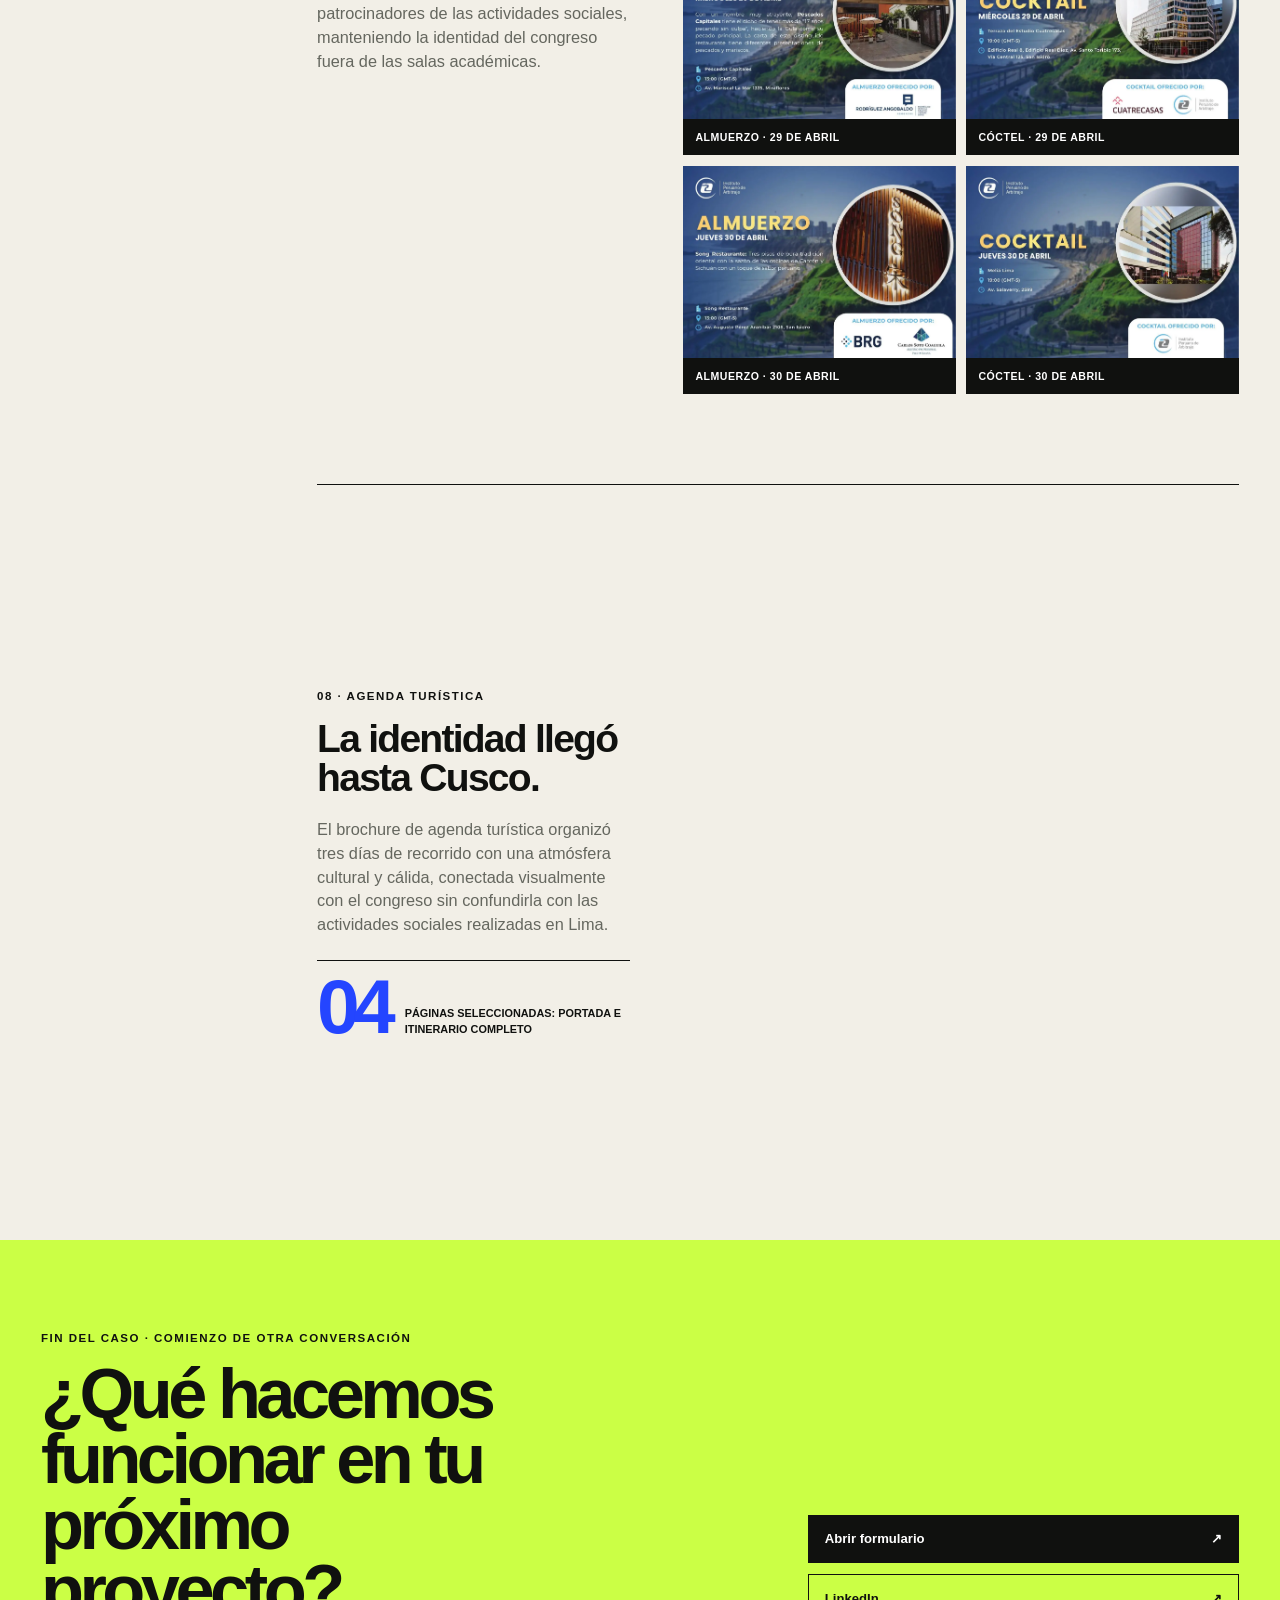
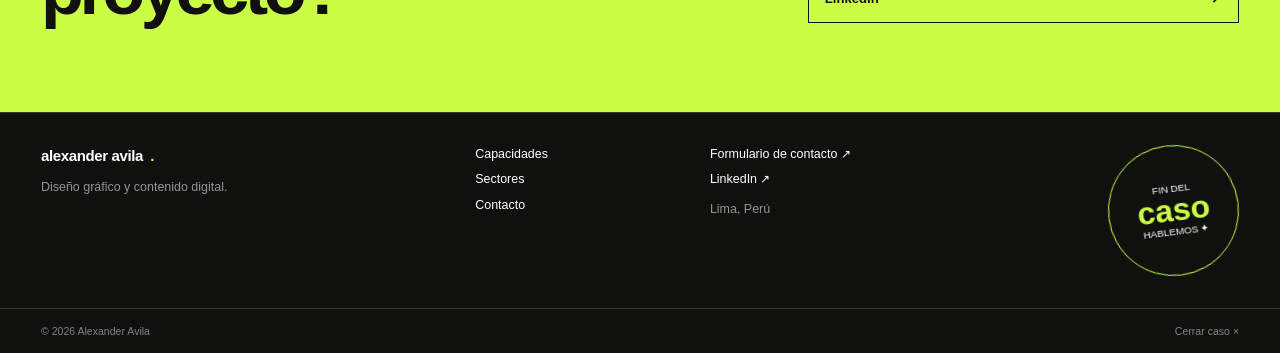
==== commit f9c8dc13: "up" ====
--- a/caso-ipa/index.html
+++ b/caso-ipa/index.html
@@ -106,7 +106,7 @@
         </section>
 
         <section class="case-chapter" id="cobertura" data-case-number="06" data-case-name="Cobertura">
-          <div class="chapter-copy reveal"><p class="micro-label">06 · Cobertura del evento</p><h2>Una sala bajo mi cobertura. Una visión completa del evento.</h2><p>Cubrí directamente y coordiné el trabajo general con el equipo. La labor incluyó registro, selección, edición y publicación durante las jornadas, además de material preparado para entrega posterior.</p><div class="chapter-tags"><span>Dirección de equipo</span><span>Foto</span><span>Video</span><span>Edición</span><span>Publicación</span></div></div>
+          <div class="chapter-copy reveal"><p class="micro-label">06 · Dos salas</p><h2>Cobertura del evento.</h2><p>Cubrí directamente y coordiné el trabajo general con el equipo. La labor incluyó registro, selección, edición y publicación durante las jornadas, además de material preparado para entrega posterior.</p><div class="chapter-tags"><span>Dirección de equipo</span><span>Foto</span><span>Video</span><span>Edición</span><span>Publicación</span></div></div>
           <div class="chapter-media coverage-case reveal"><figure class="media-frame coverage-video"><video muted loop playsinline preload="metadata" poster="../assets/ipa-day-one-poster.jpg" data-autoplay-video><source src="../assets/ipa-day-one.mp4" type="video/mp4"></video><figcaption>Resumen audiovisual · jornada 1</figcaption></figure><div class="coverage-photo-strip" data-strip><figure class="media-frame"><img src="../assets/event-photos/event-04.webp" width="1500" height="1000" alt="Networking durante el congreso" loading="lazy" data-lightbox><figcaption>Networking</figcaption></figure><figure class="media-frame"><img src="../assets/event-photos/event-05.webp" width="1500" height="1000" alt="Asistentes en una de las salas" loading="lazy" data-lightbox><figcaption>Asistentes</figcaption></figure><figure class="media-frame"><img src="../assets/event-photos/event-06.webp" width="1500" height="1000" alt="Ponencia durante el congreso" loading="lazy" data-lightbox><figcaption>Ponencia</figcaption></figure><figure class="media-frame"><img src="../assets/event-photos/event-09.webp" width="1500" height="1000" alt="Panel académico" loading="lazy" data-lightbox><figcaption>Panel académico</figcaption></figure><figure class="media-frame"><img src="../assets/event-photos/event-13.webp" width="1500" height="1000" alt="Encuentro entre participantes" loading="lazy" data-lightbox><figcaption>Participantes</figcaption></figure><figure class="media-frame"><img src="../assets/event-photos/event-14.webp" width="1500" height="1000" alt="Actividad social del congreso" loading="lazy" data-lightbox><figcaption>Actividad social</figcaption></figure><figure class="media-frame"><img src="../assets/event-photos/event-18.webp" width="1500" height="1000" alt="Fotografía grupal en sala" loading="lazy" data-lightbox><figcaption>Foto grupal</figcaption></figure><figure class="media-frame"><img src="../assets/event-photos/event-19.webp" width="1500" height="1000" alt="Panel en desarrollo" loading="lazy" data-lightbox><figcaption>Programación</figcaption></figure></div></div>
         </section>
 
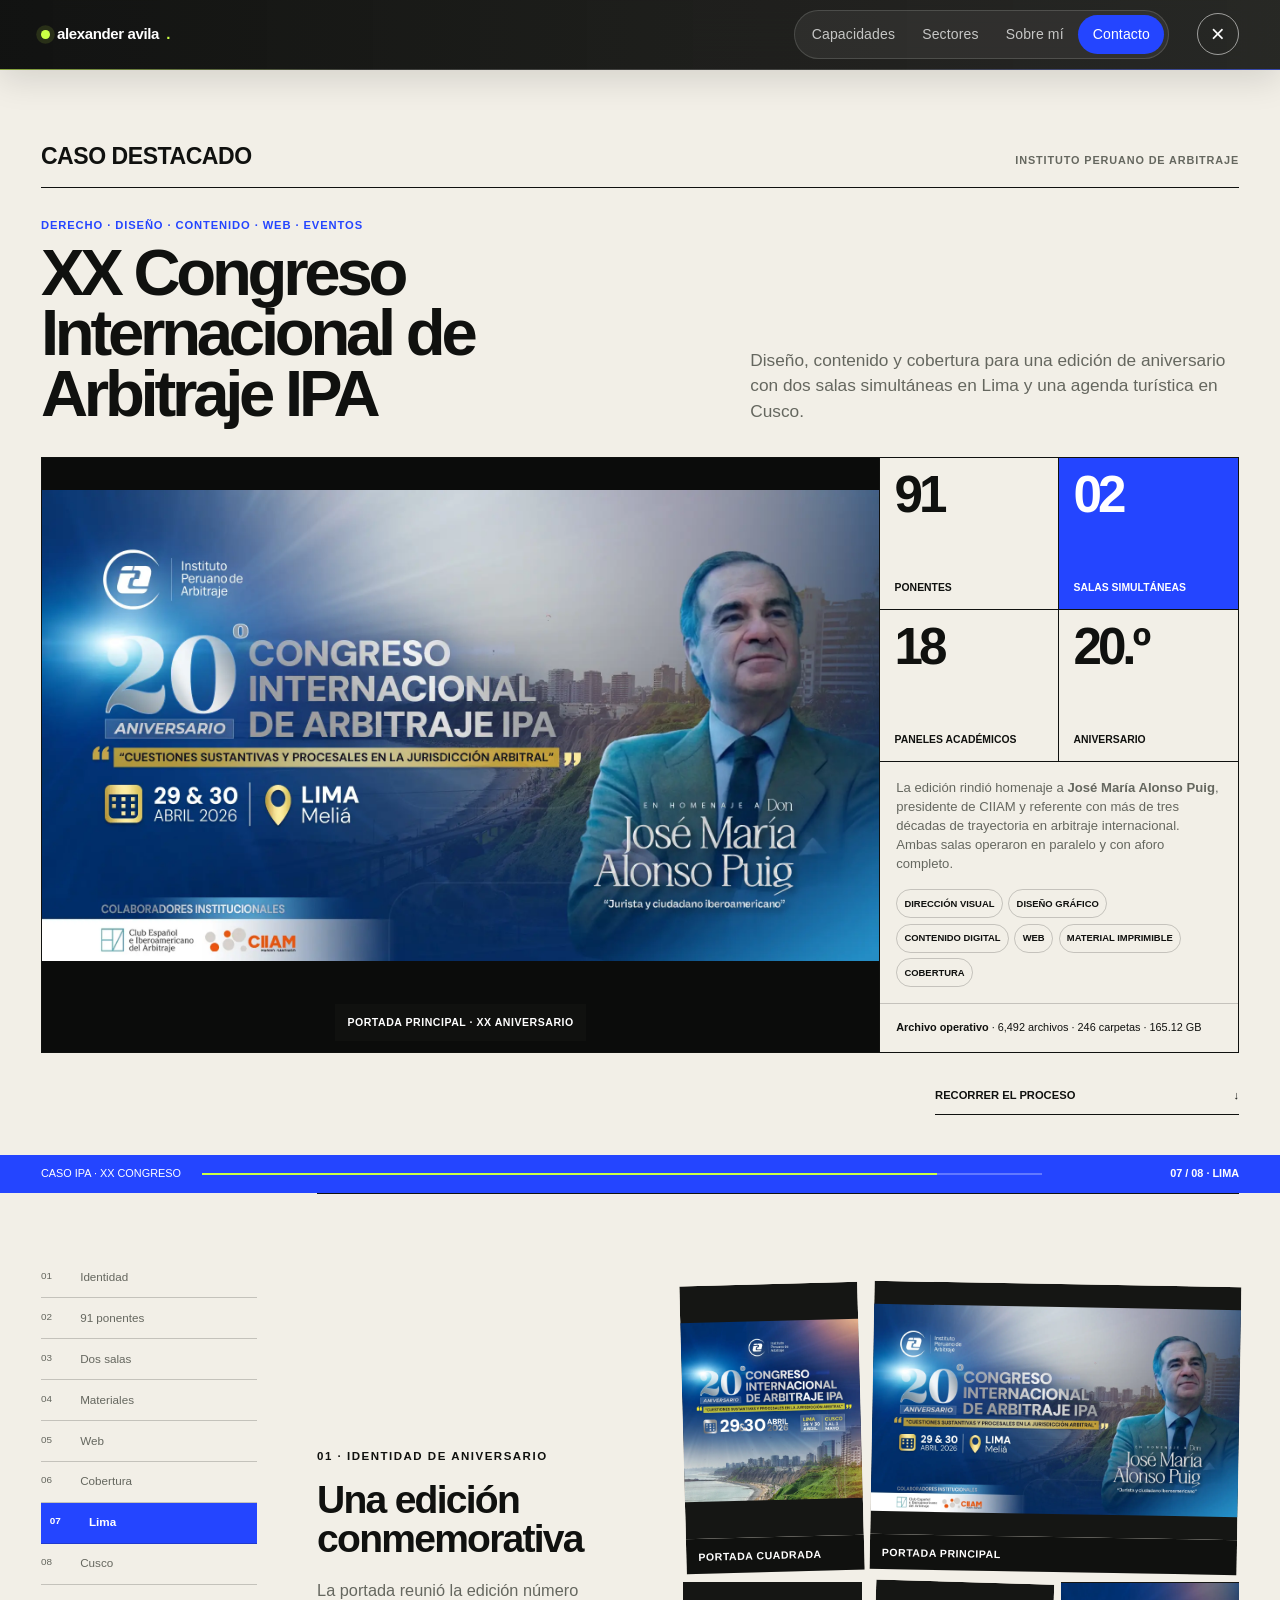
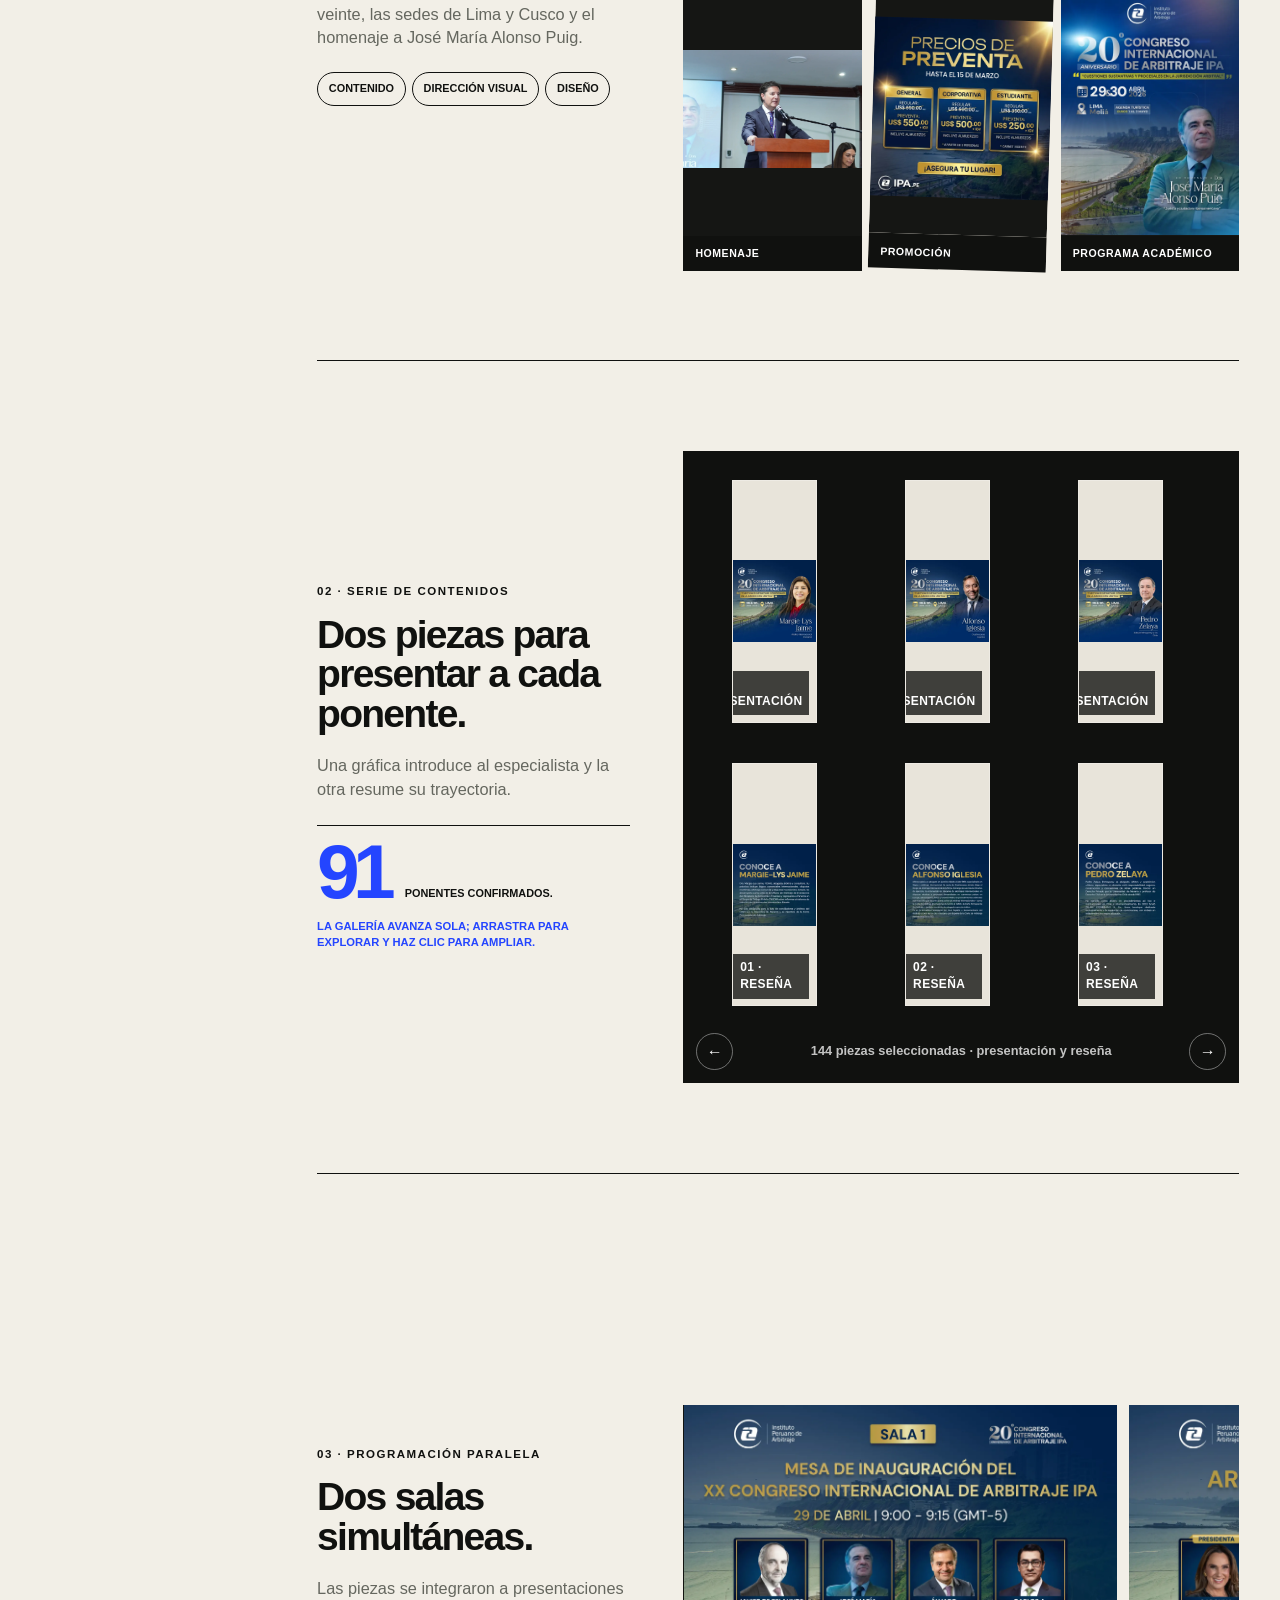
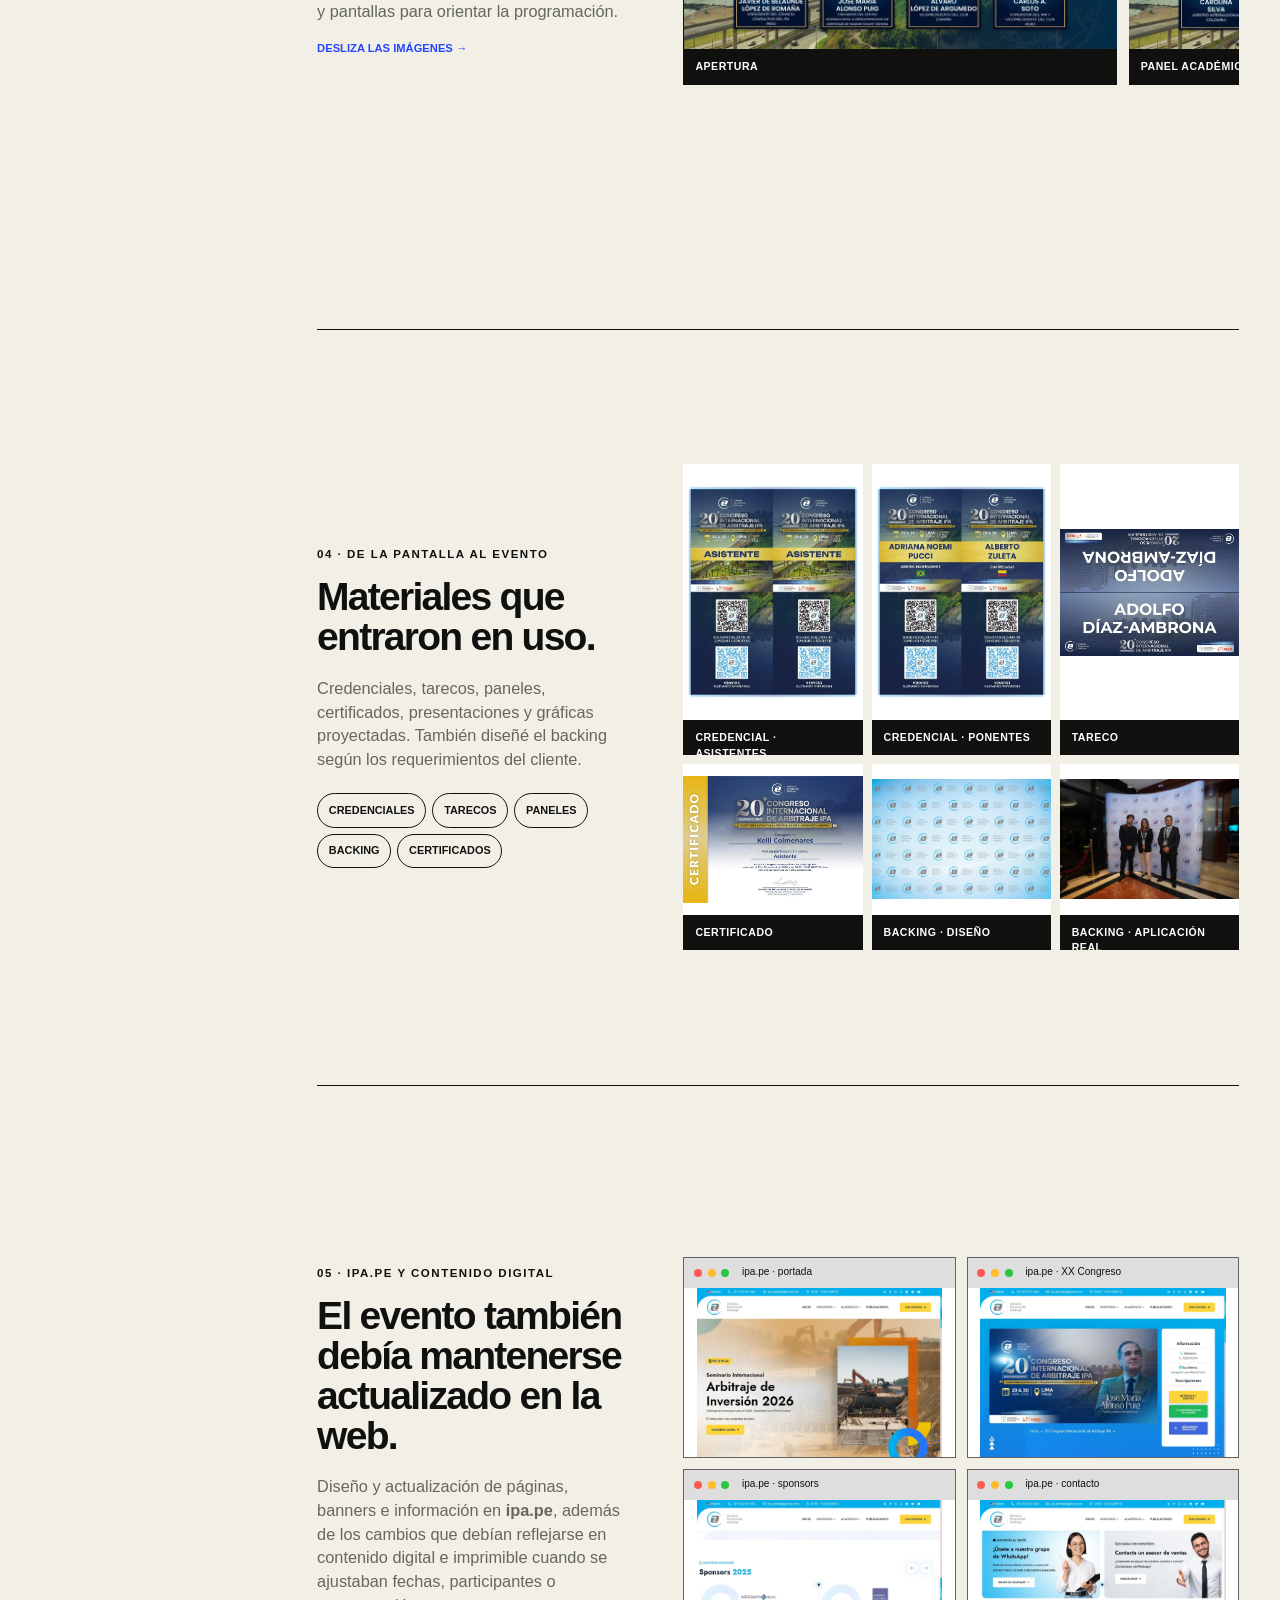
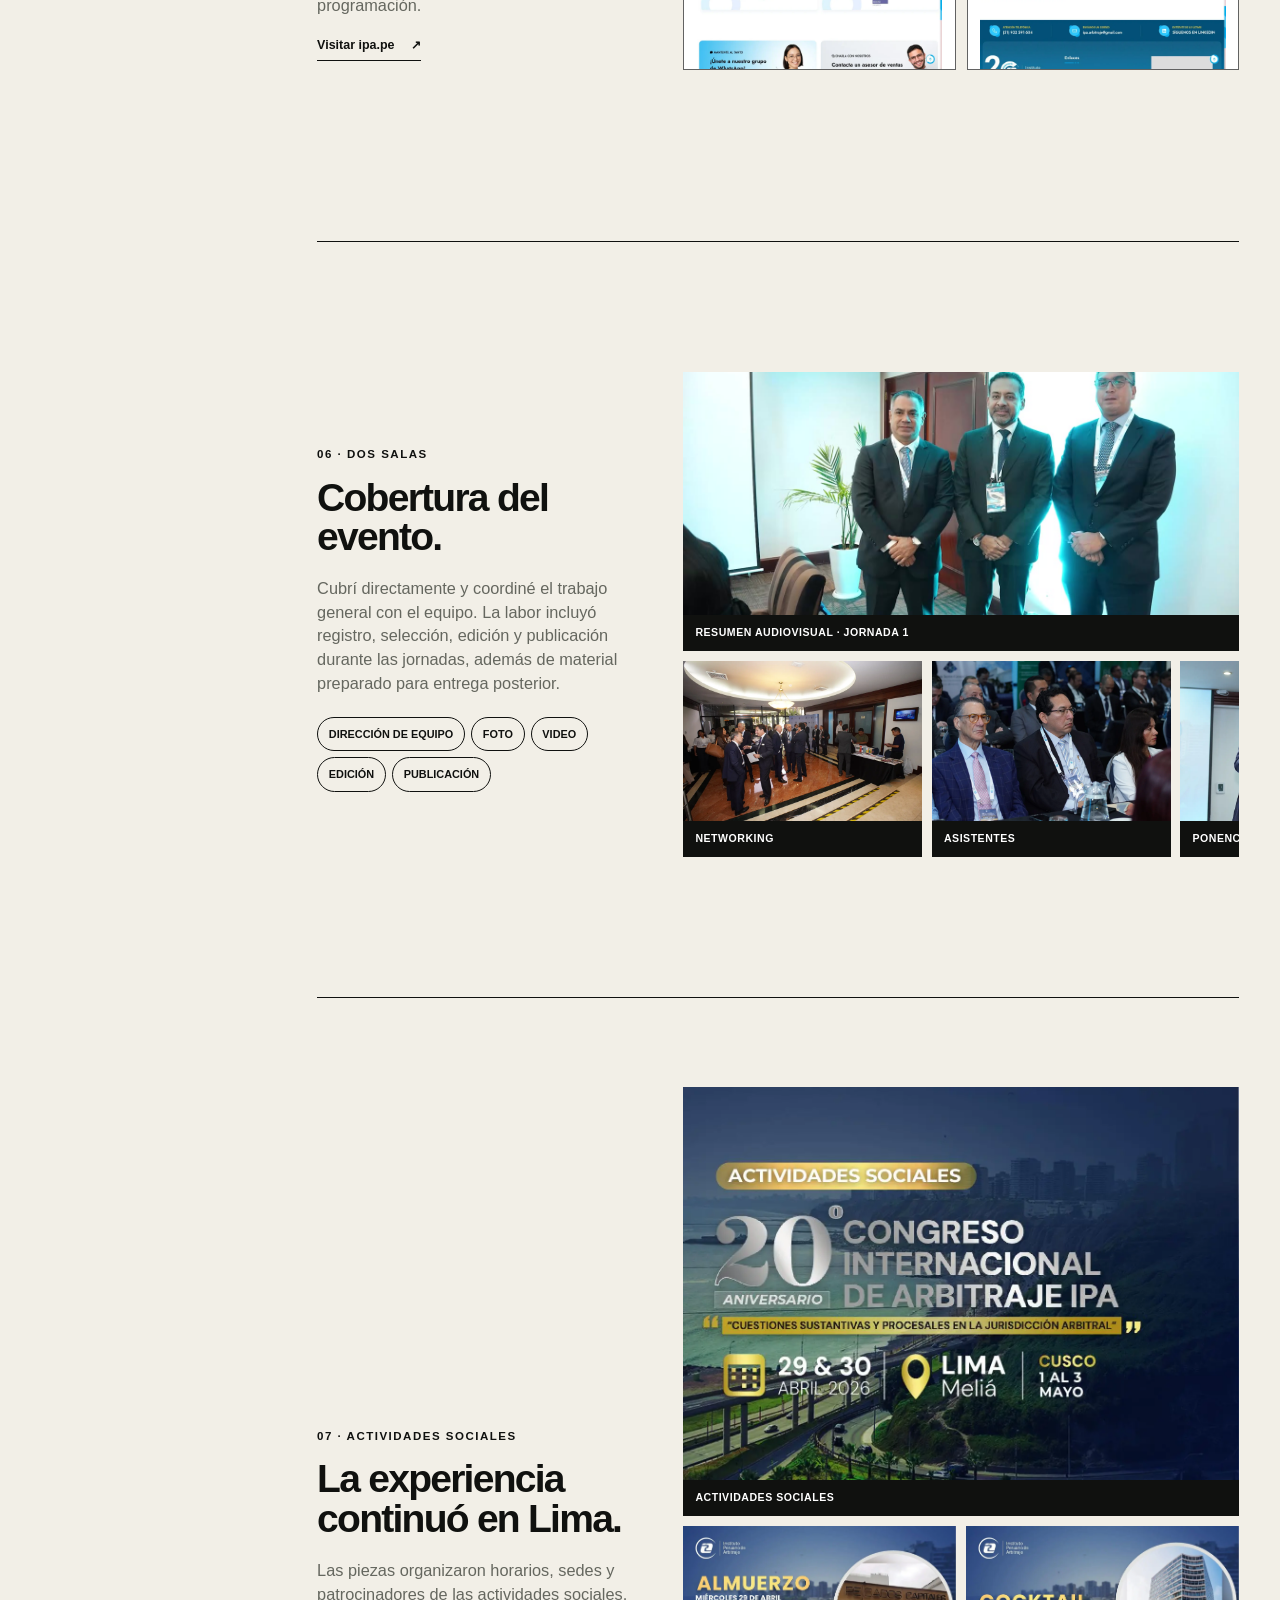
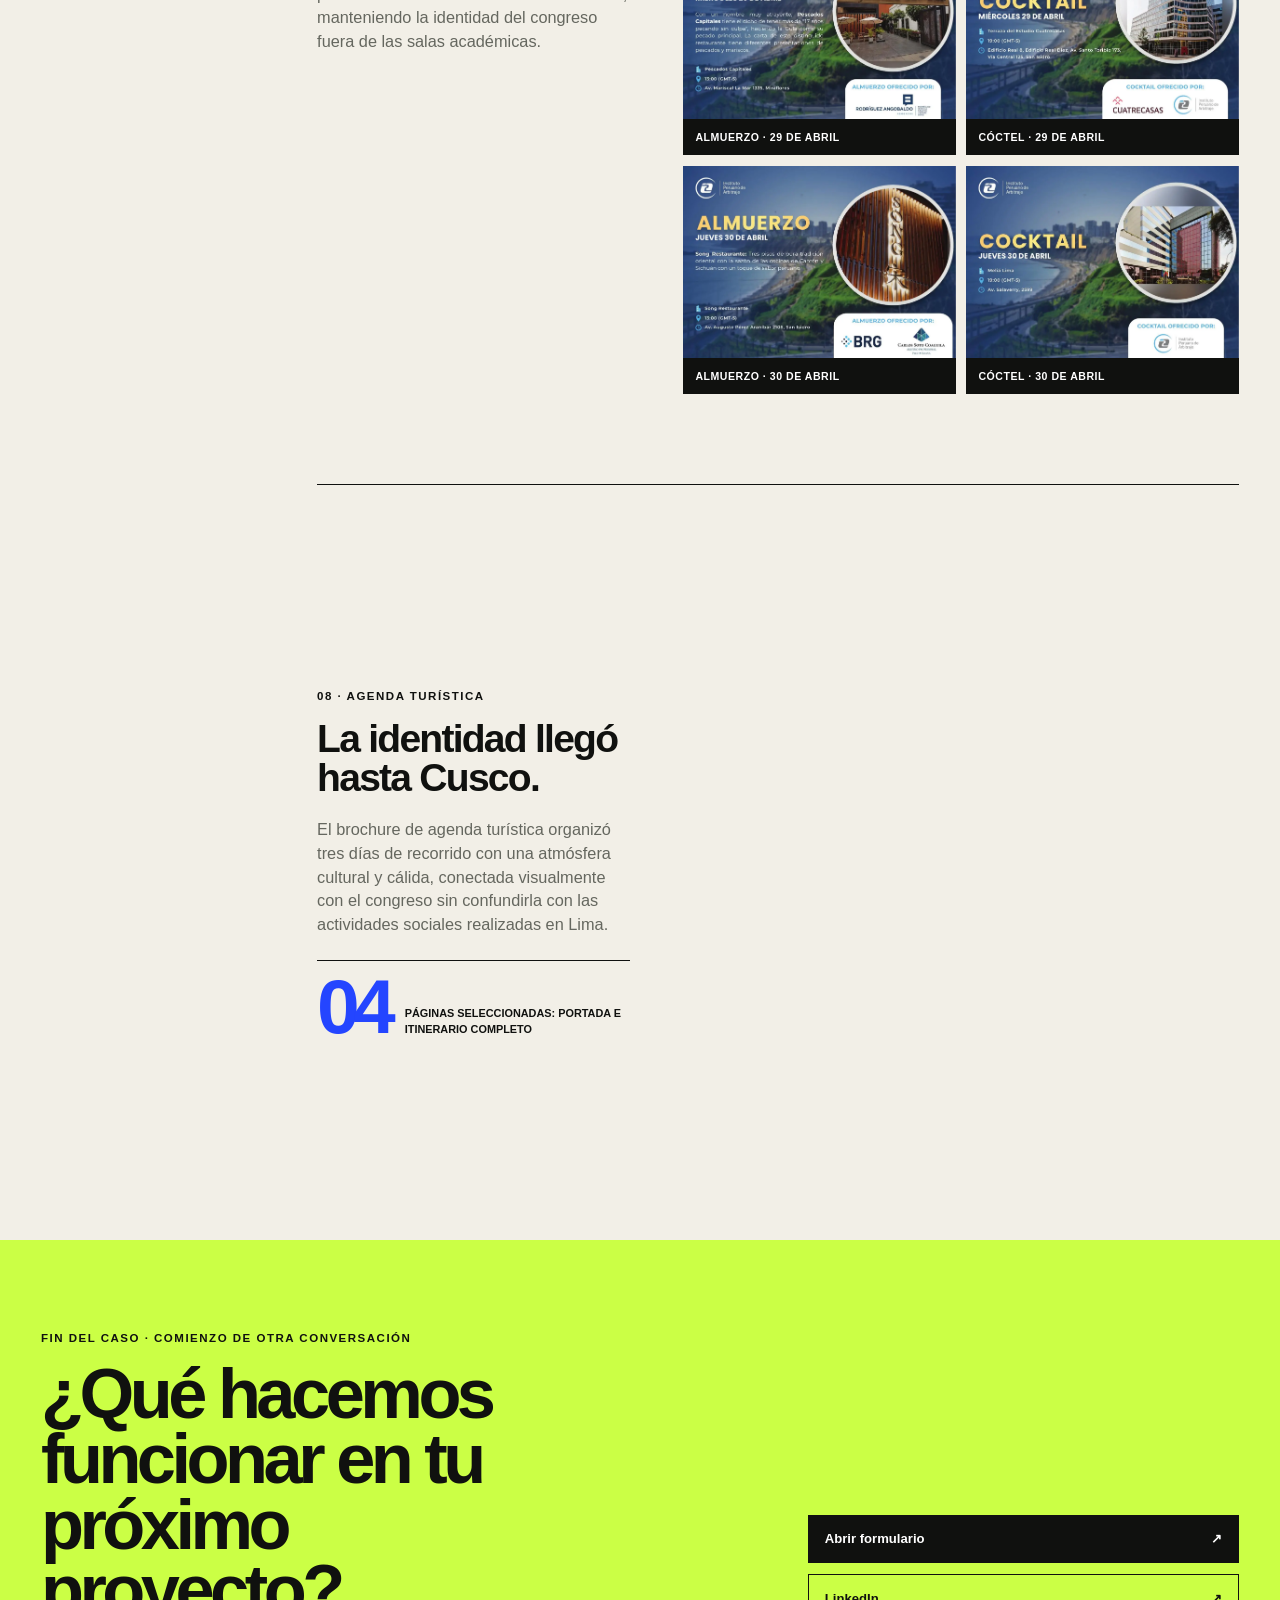
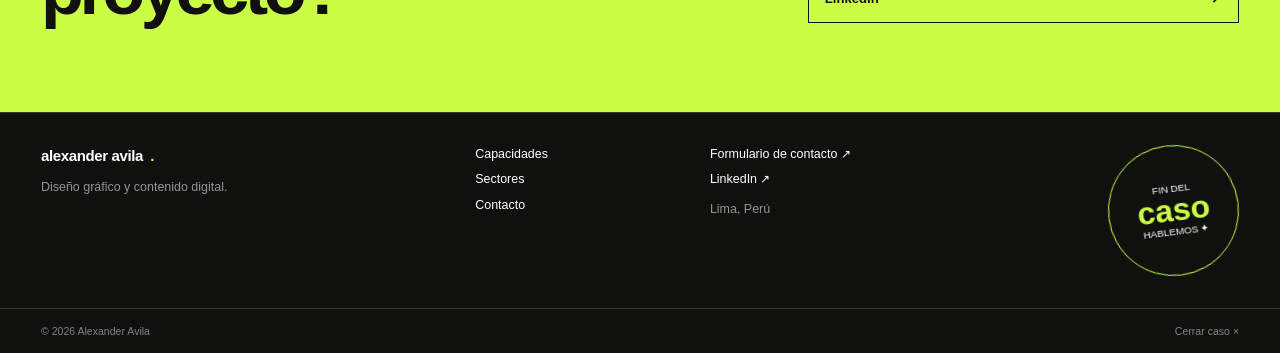
==== commit 0bb15e12: "up" ====
--- a/caso-ipa/index.html
+++ b/caso-ipa/index.html
@@ -111,7 +111,7 @@
         </section>
 
         <section class="case-chapter" id="lima" data-case-number="07" data-case-name="Lima">
-          <div class="chapter-copy reveal"><p class="micro-label">07 · Actividades sociales</p><h2>La experiencia académica continuó en Lima.</h2><p>Las piezas organizaron horarios, sedes y patrocinadores de las actividades sociales, manteniendo la identidad del congreso fuera de las salas académicas.</p></div>
+          <div class="chapter-copy reveal"><p class="micro-label">07 · Actividades sociales</p><h2>La experiencia continuó en Lima.</h2><p>Las piezas organizaron horarios, sedes y patrocinadores de las actividades sociales, manteniendo la identidad del congreso fuera de las salas académicas.</p></div>
           <div class="chapter-media lima-grid reveal"><figure class="media-frame"><img src="../assets/lima/lima-01.webp" width="1280" height="900" alt="Portada de actividades sociales en Lima" loading="lazy" data-lightbox><figcaption>Actividades sociales</figcaption></figure><figure class="media-frame"><img src="../assets/lima/lima-02.webp" width="1280" height="900" alt="Almuerzo del 29 de abril" loading="lazy" data-lightbox><figcaption>Almuerzo · 29 de abril</figcaption></figure><figure class="media-frame"><img src="../assets/lima/lima-03.webp" width="1280" height="900" alt="Cóctel del 29 de abril" loading="lazy" data-lightbox><figcaption>Cóctel · 29 de abril</figcaption></figure><figure class="media-frame"><img src="../assets/lima/lima-04.webp" width="1280" height="900" alt="Almuerzo del 30 de abril" loading="lazy" data-lightbox><figcaption>Almuerzo · 30 de abril</figcaption></figure><figure class="media-frame"><img src="../assets/lima/lima-05.webp" width="1280" height="900" alt="Cóctel del 30 de abril" loading="lazy" data-lightbox><figcaption>Cóctel · 30 de abril</figcaption></figure></div>
         </section>
 
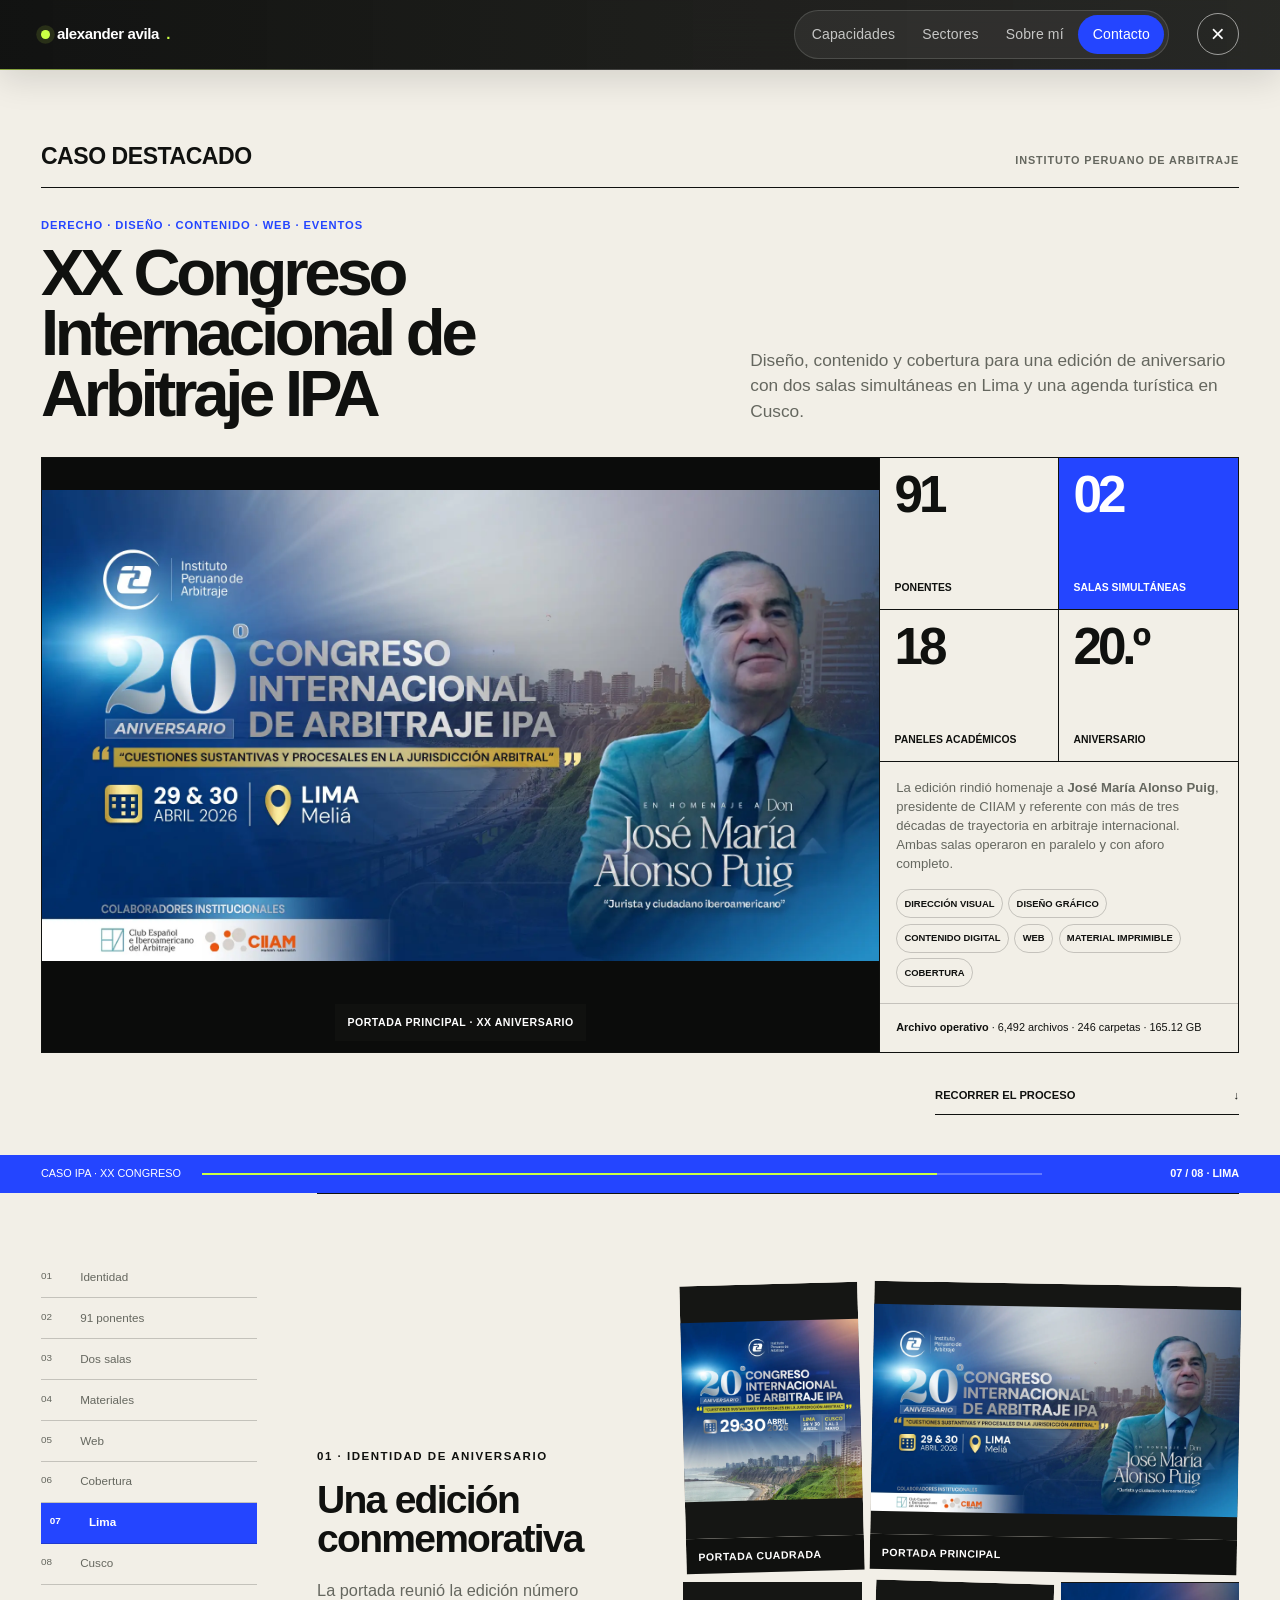
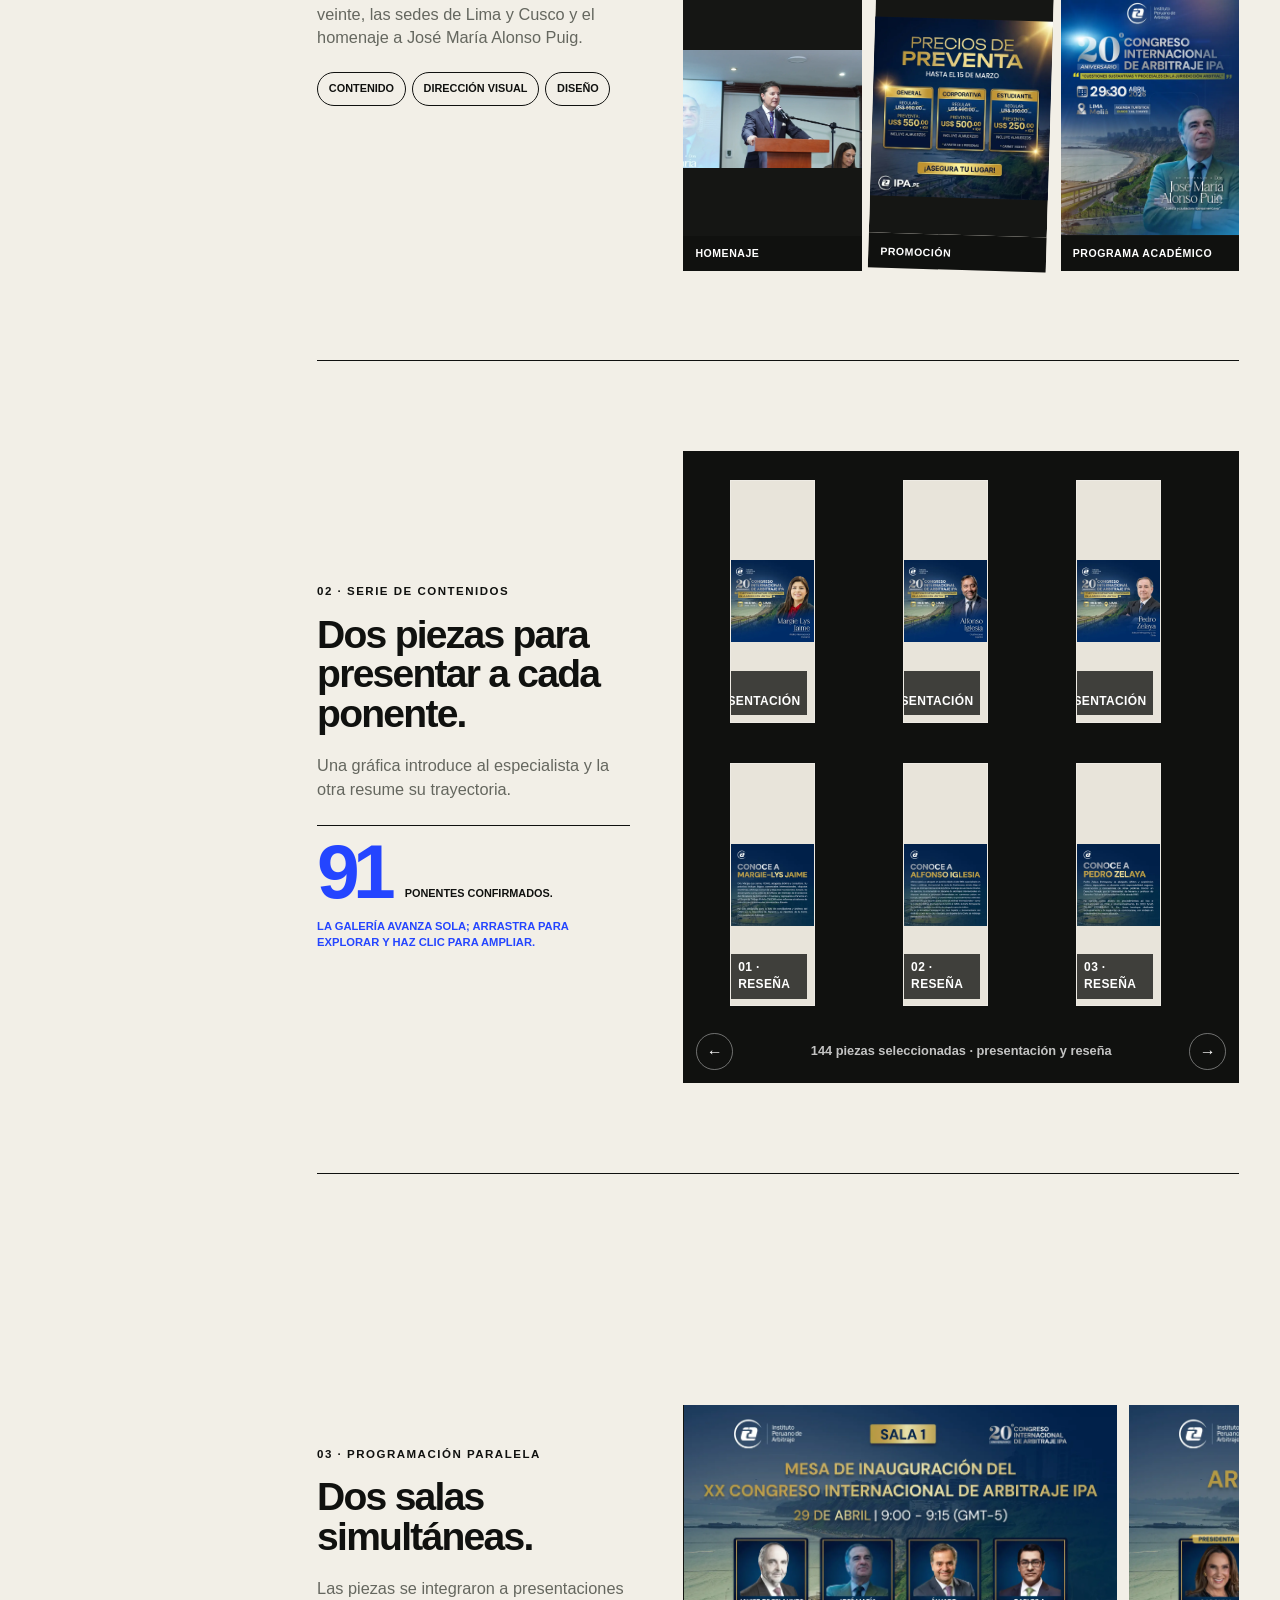
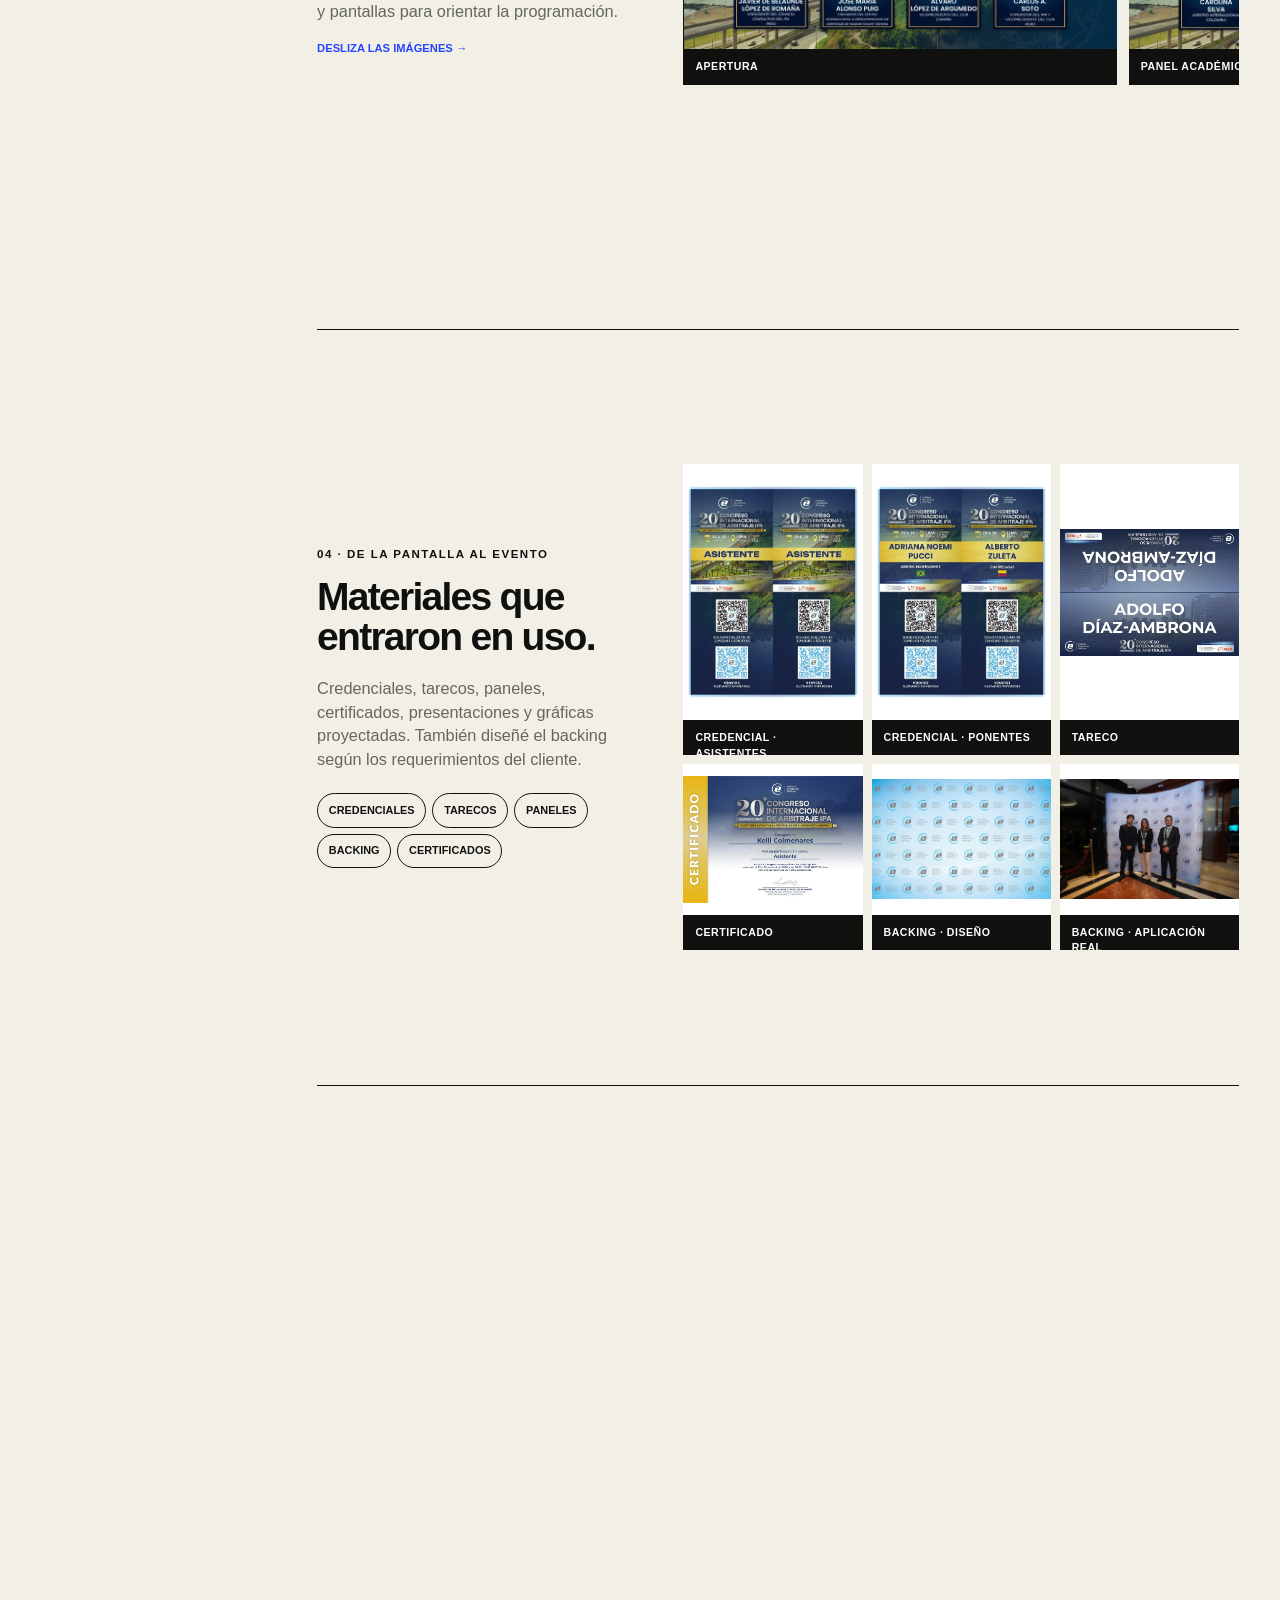
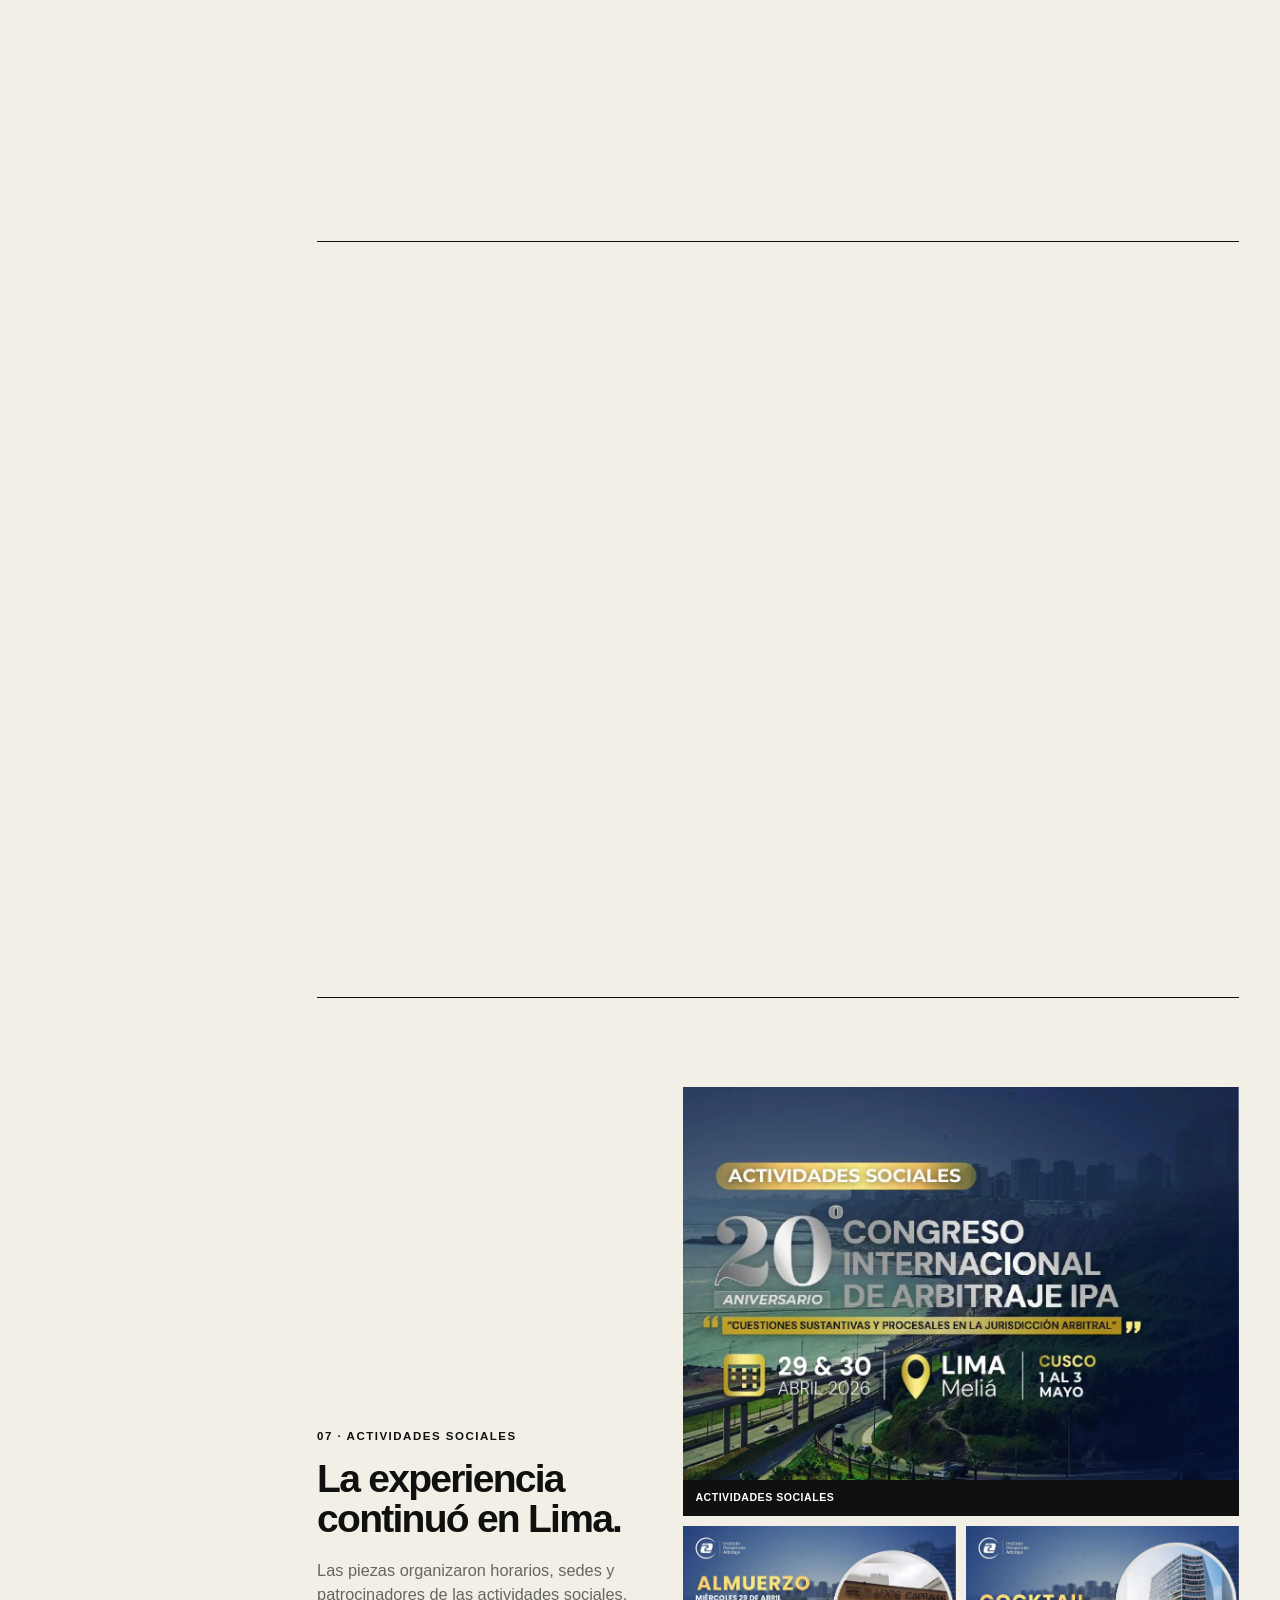
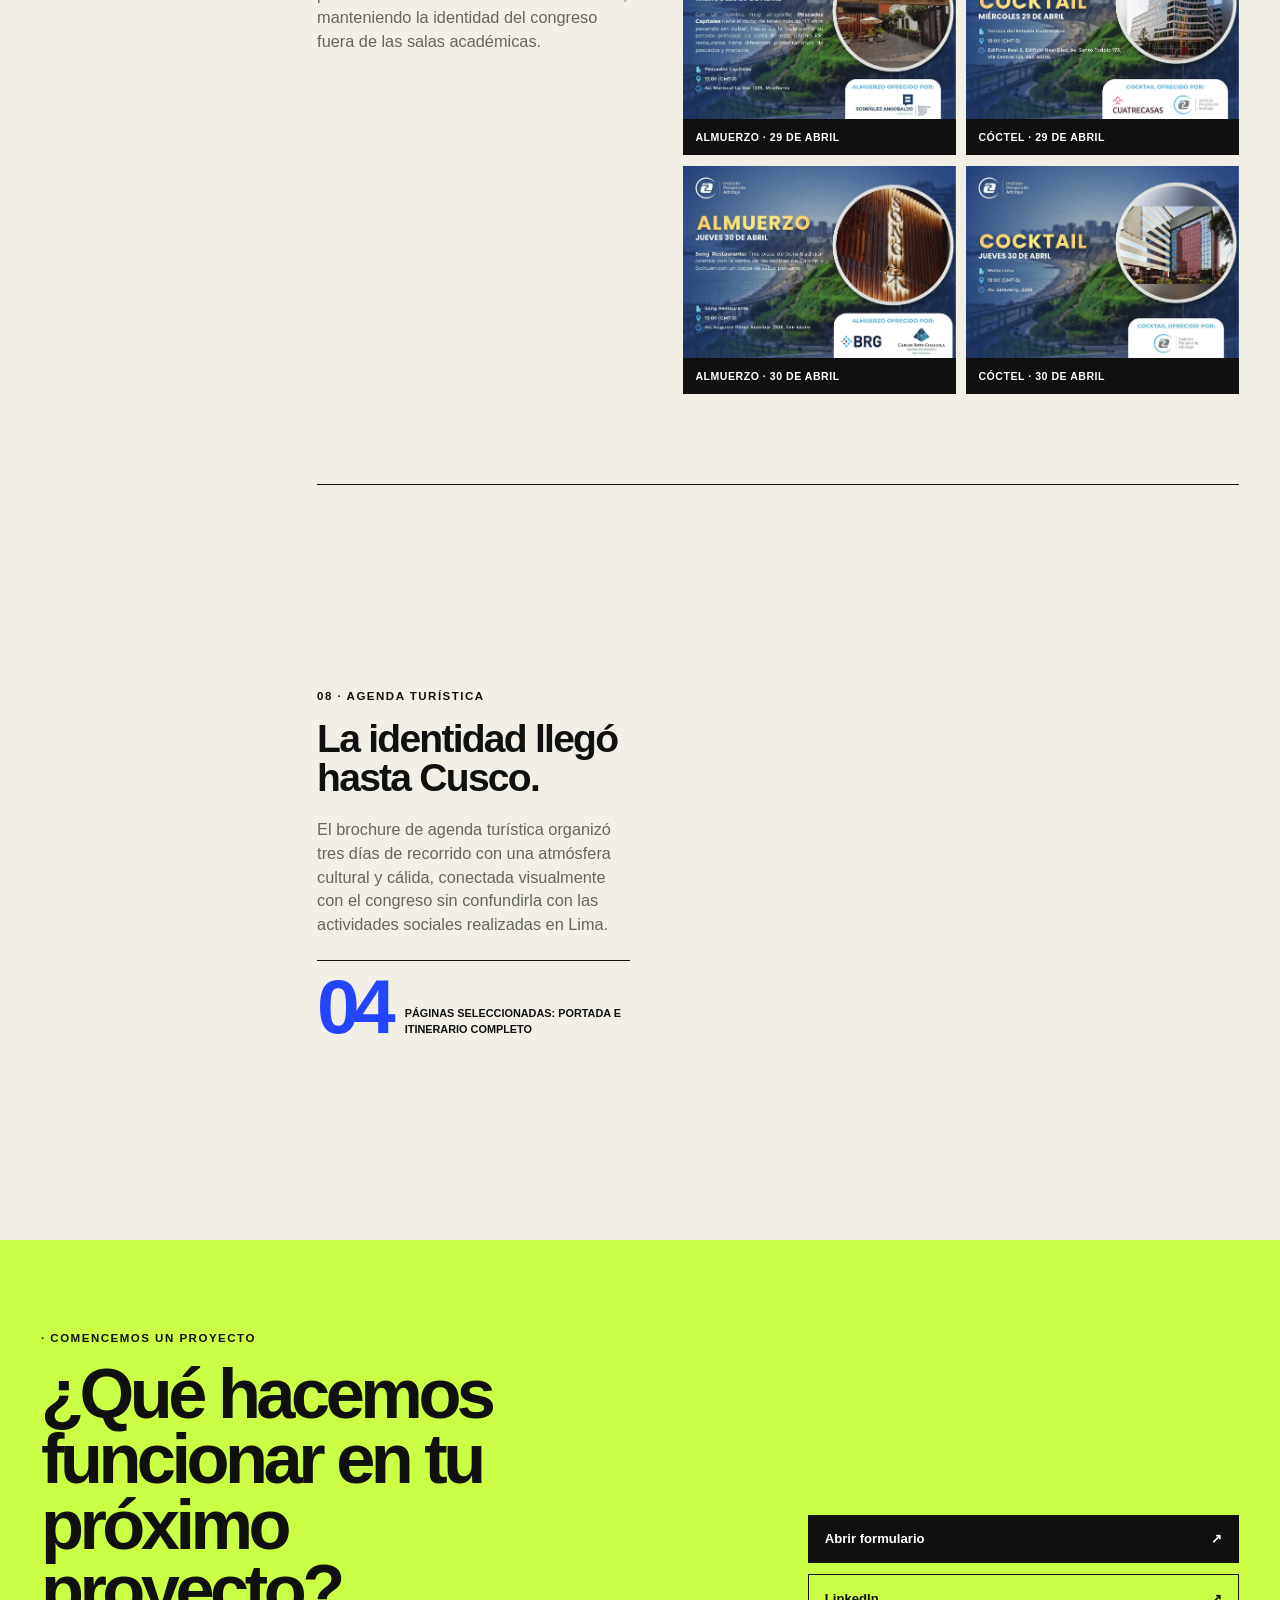
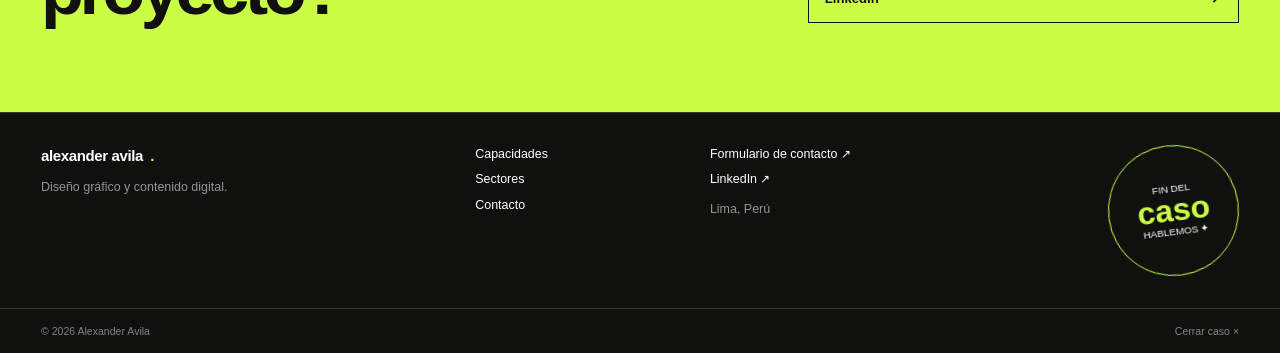
==== commit 8e5fb5cf: "up" ====
--- a/caso-ipa/index.html
+++ b/caso-ipa/index.html
@@ -123,7 +123,7 @@
     </div>
 
     <section class="case-contact" id="case-contact">
-      <div><p class="micro-label">Fin del caso · comienzo de otra conversación</p><h2>¿Qué hacemos funcionar en tu próximo proyecto?</h2></div>
+      <div><p class="micro-label">· comencemos un proyecto</p><h2>¿Qué hacemos funcionar en tu próximo proyecto?</h2></div>
       <div class="case-contact-actions"><a class="button button-dark" href="../index.html#contacto" data-case-contact>Abrir formulario <span>↗</span></a><a class="button button-outline-dark" href="https://www.linkedin.com/in/alexavilaarias/" target="_blank" rel="noreferrer">LinkedIn <span>↗</span></a></div>
     </section>
   </main>
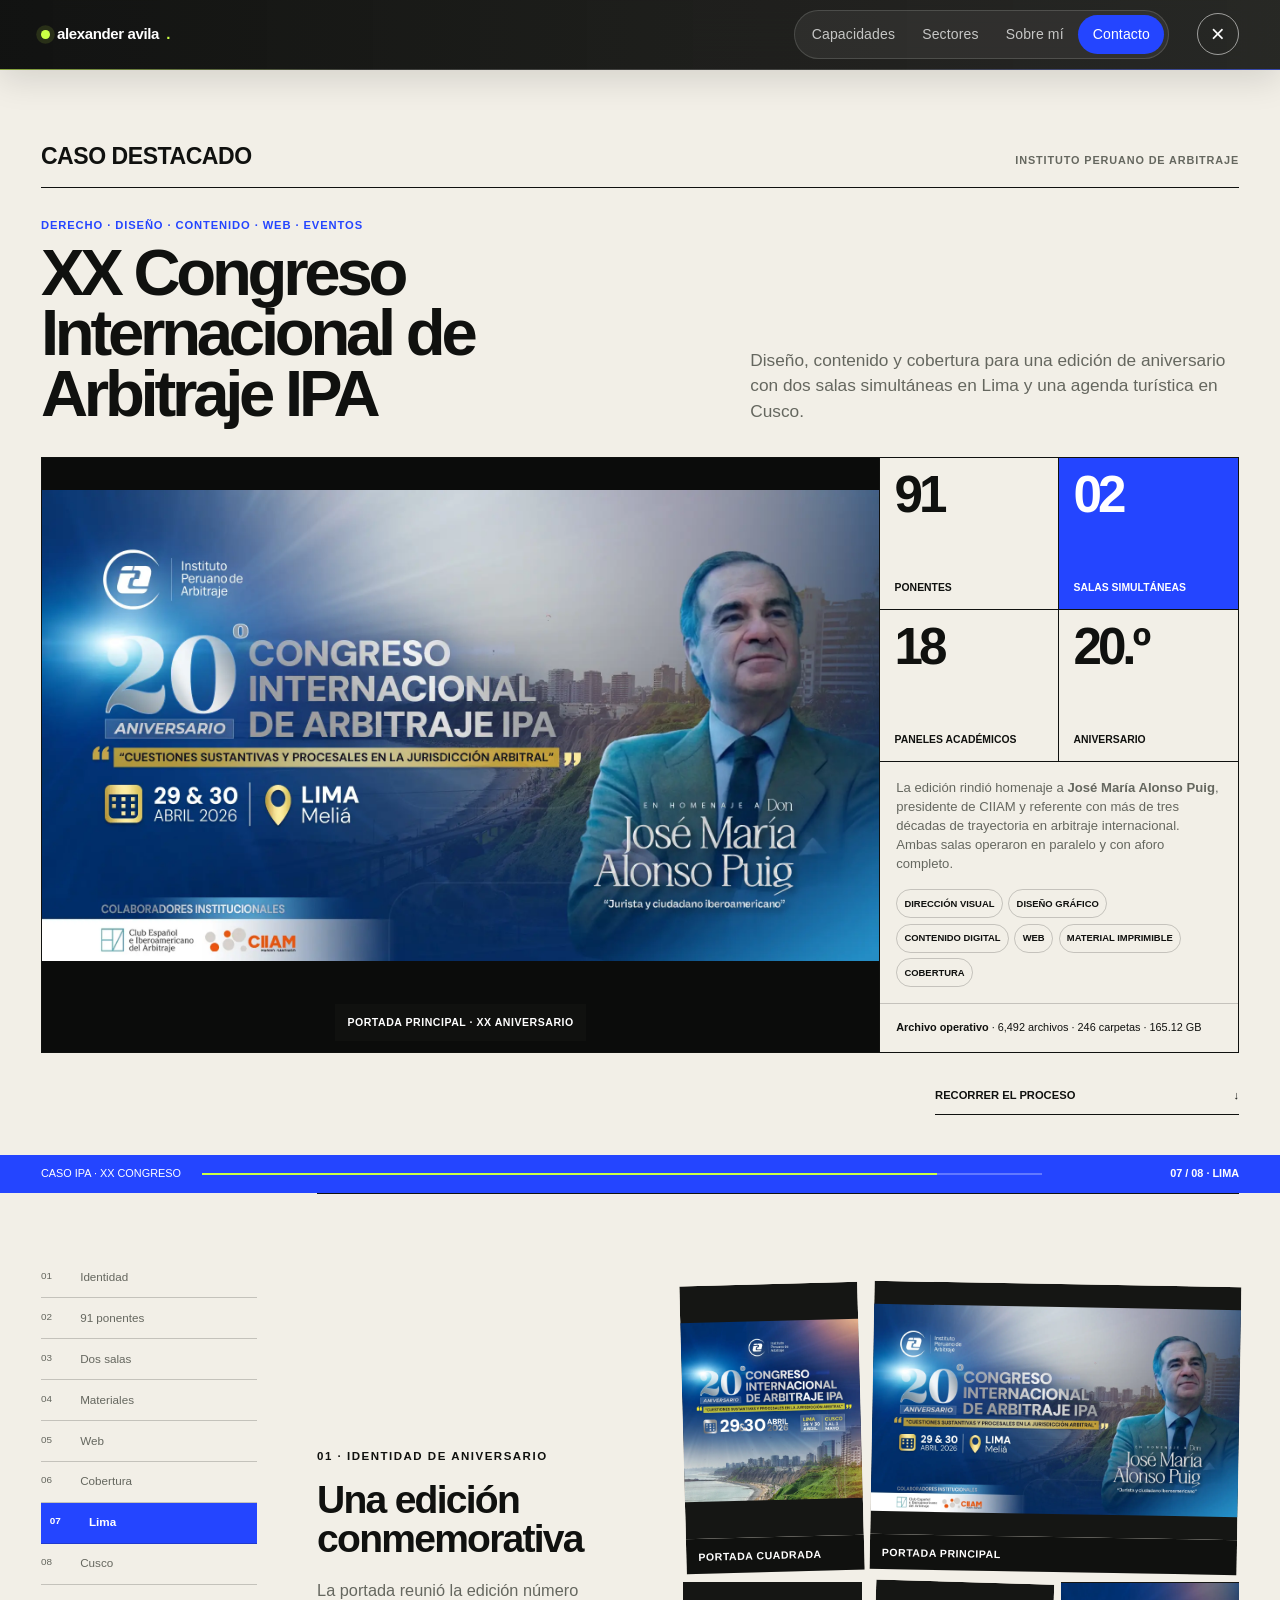
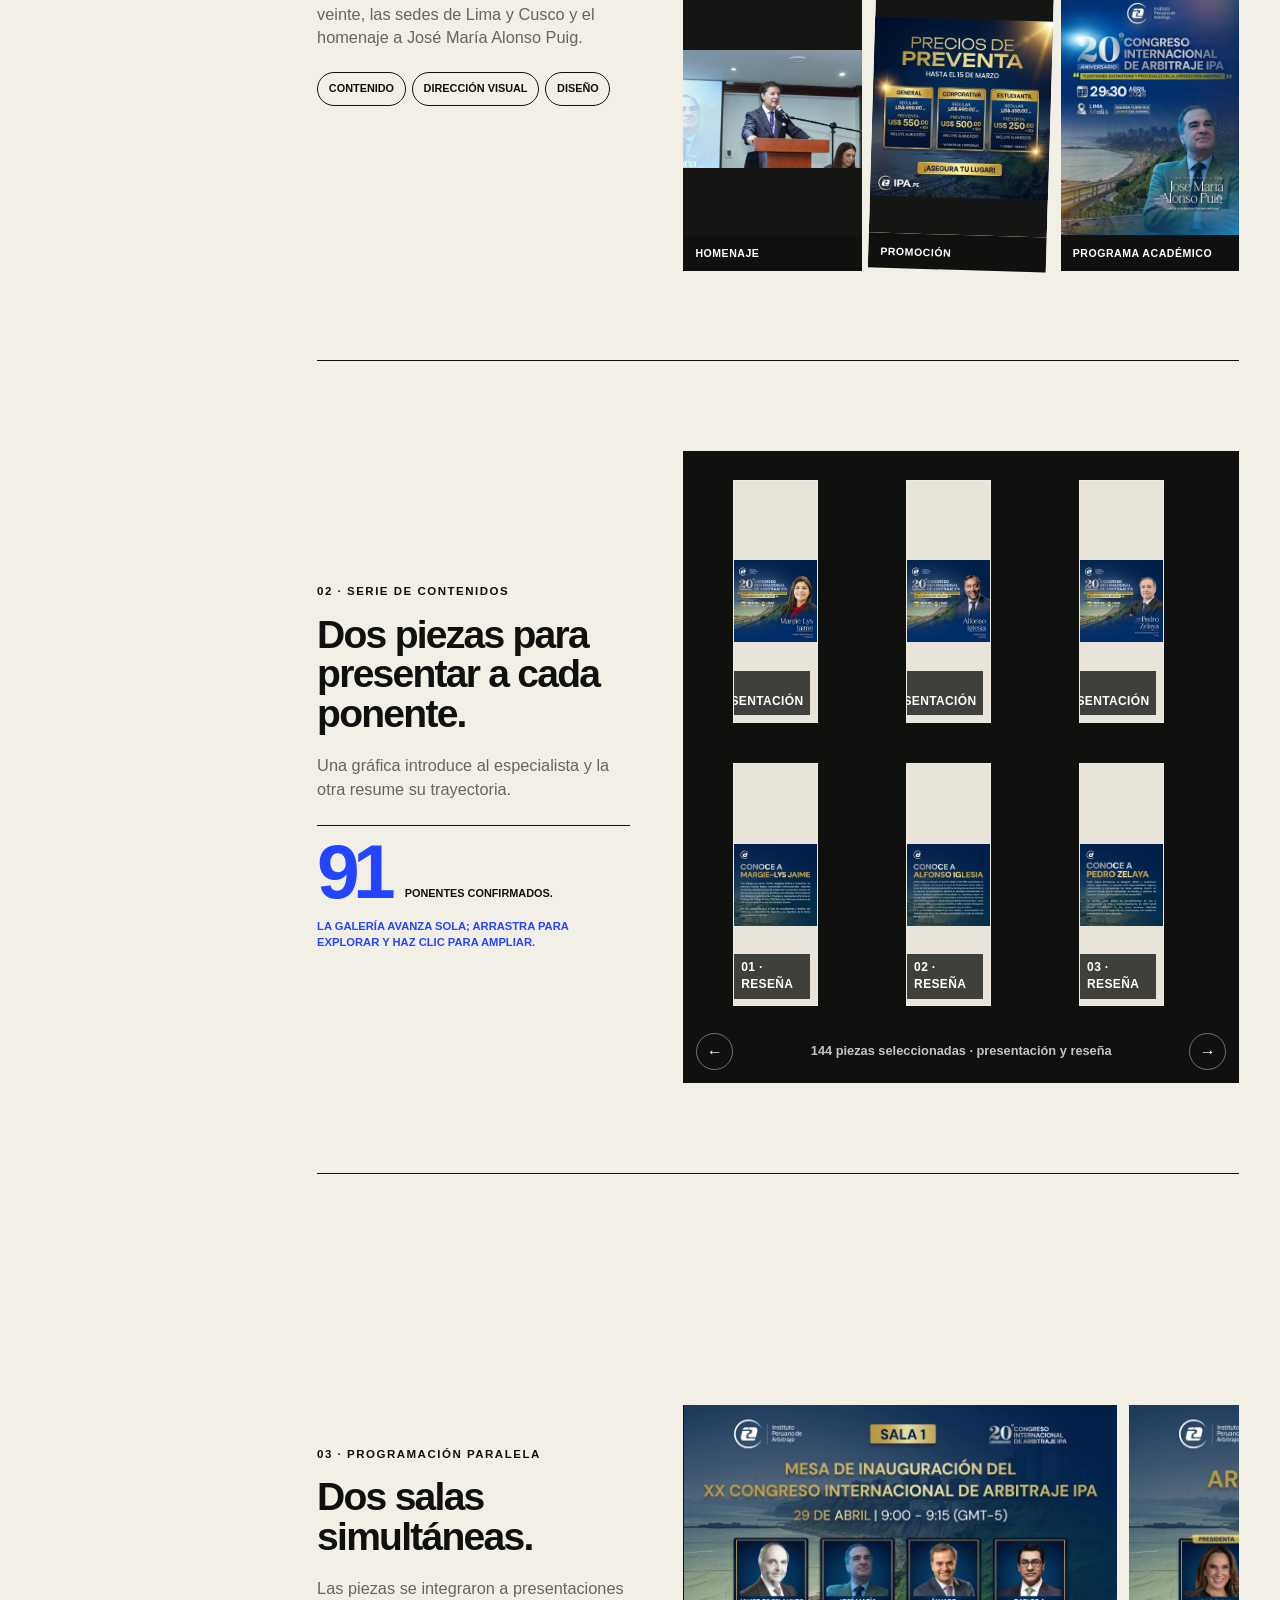
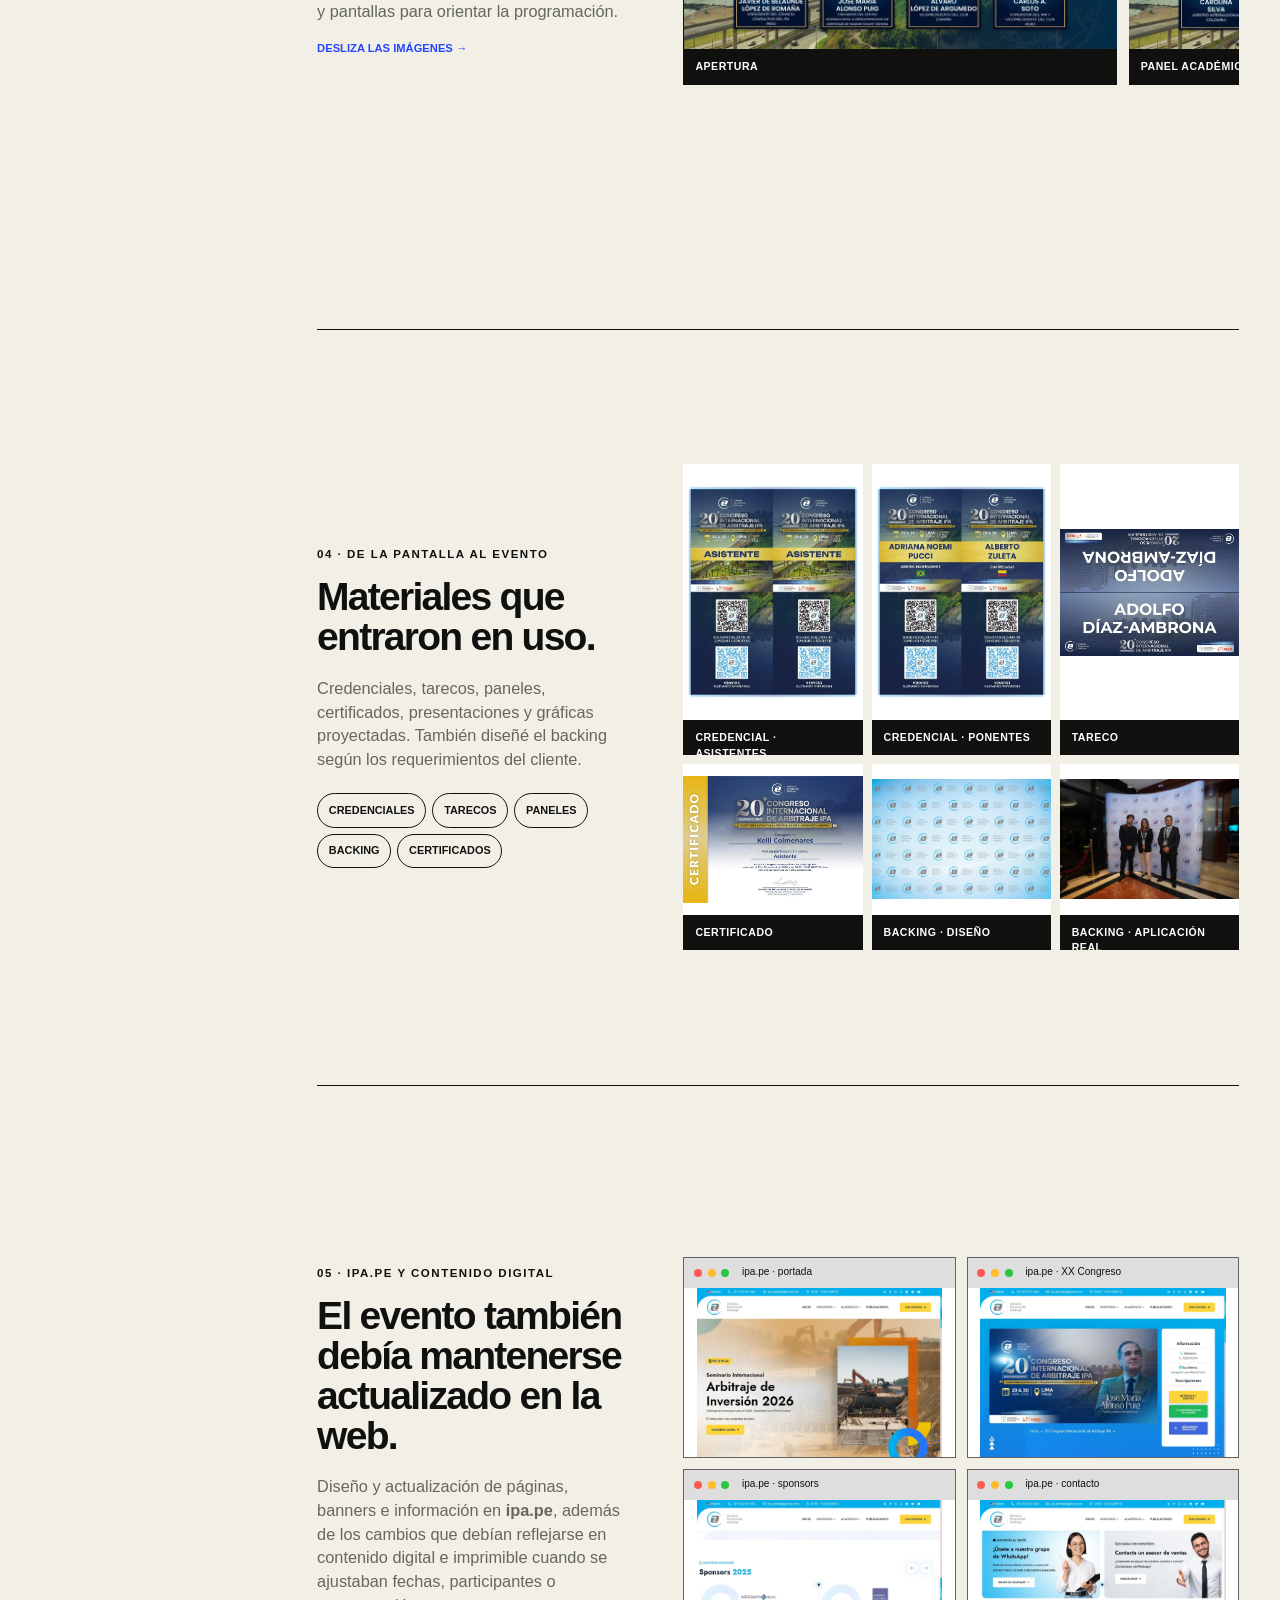
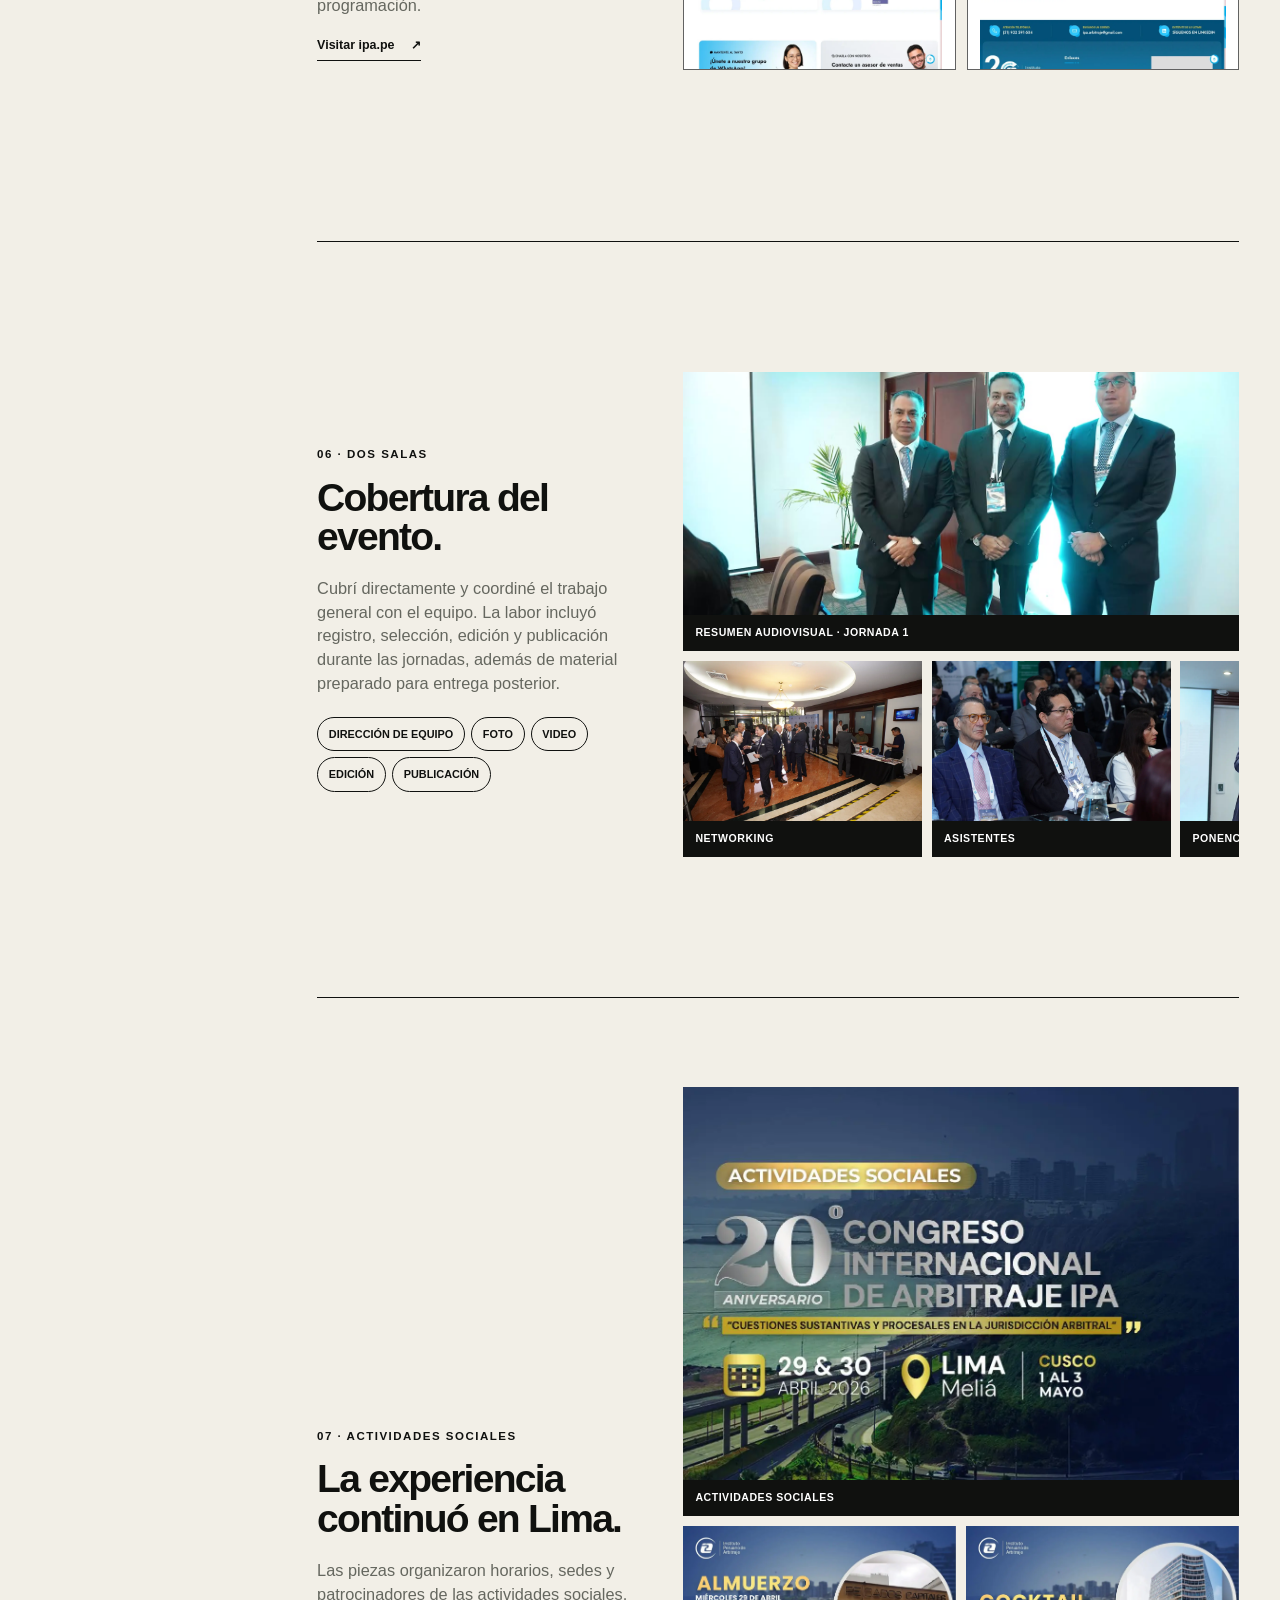
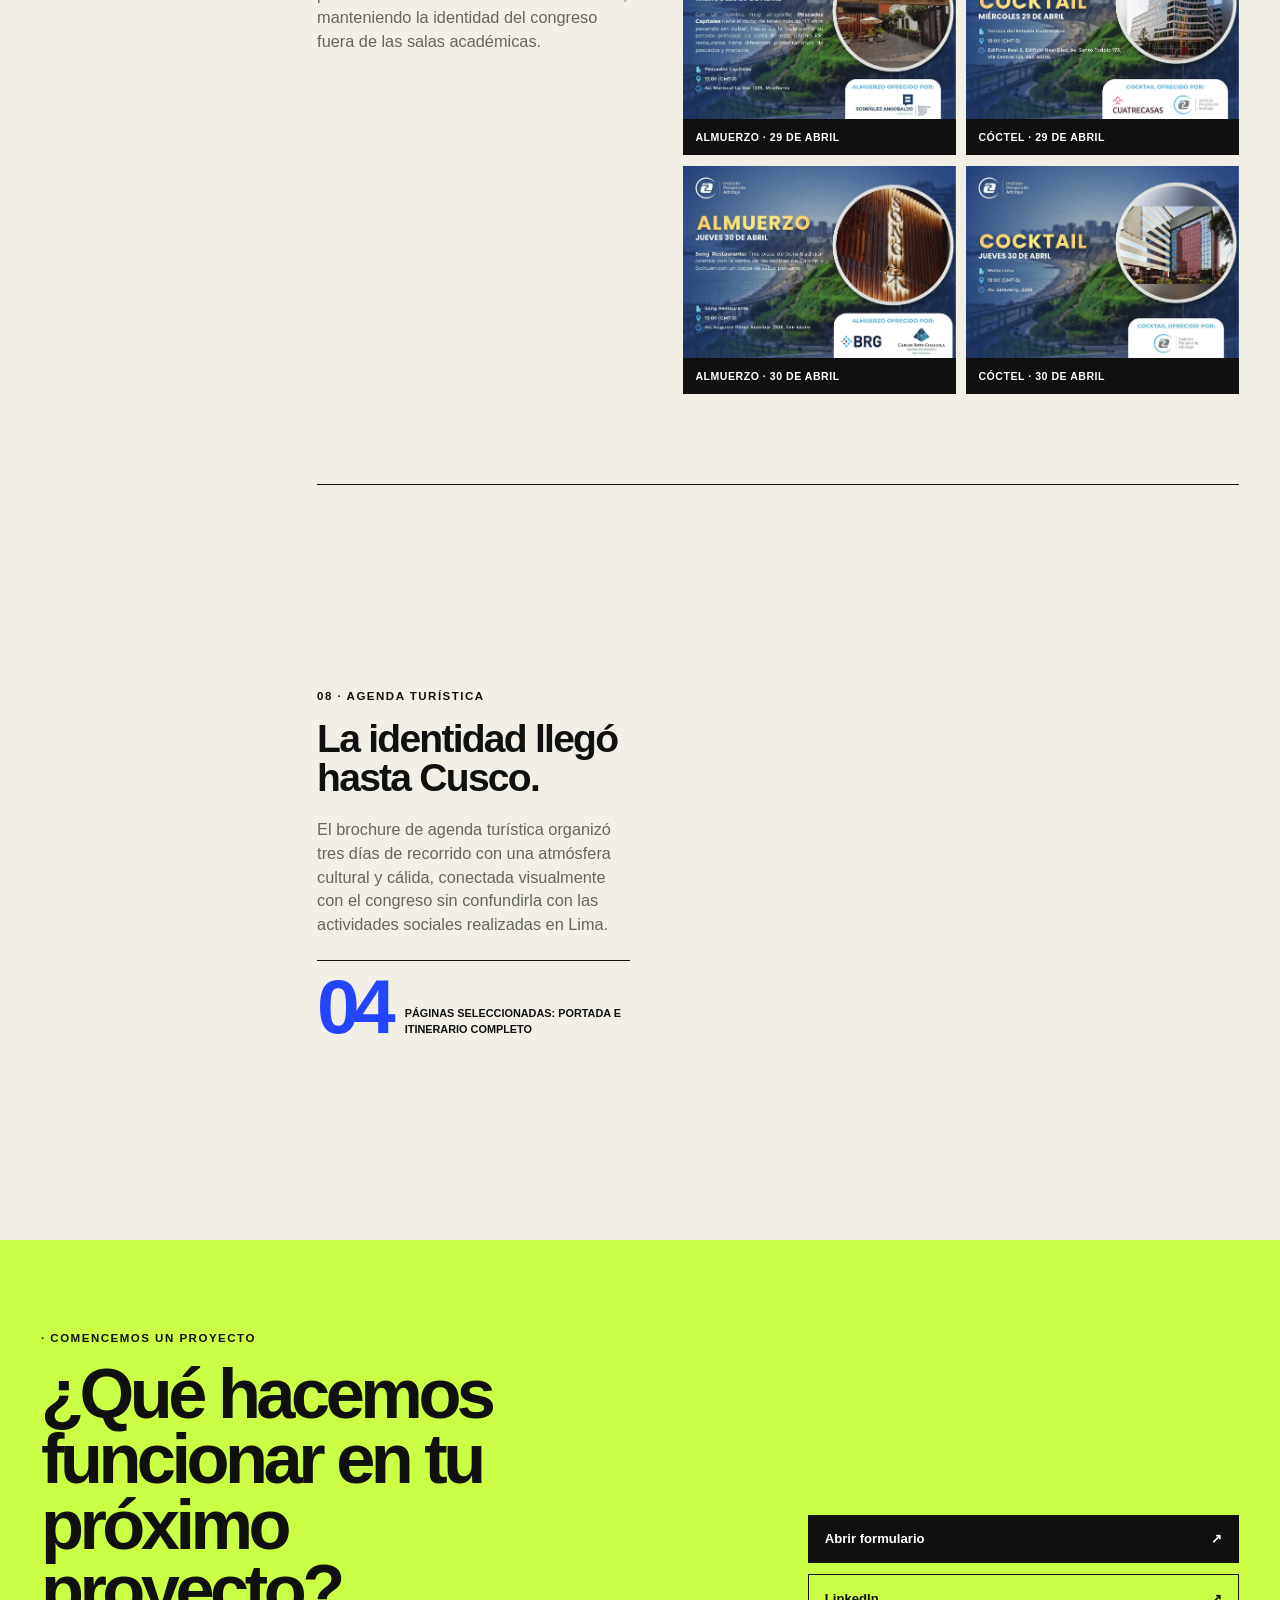
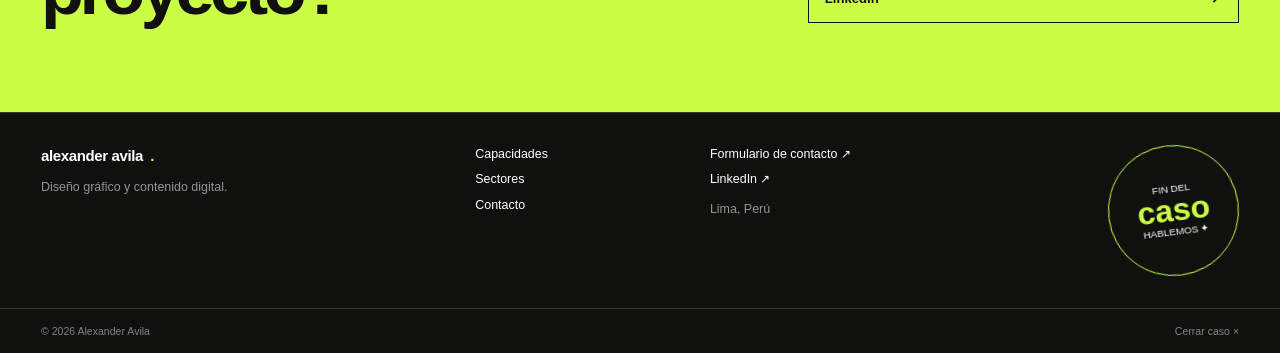
==== commit 8c1da0d7: "up" ====
--- a/caso-ipa/index.html
+++ b/caso-ipa/index.html
@@ -123,7 +123,7 @@
     </div>
 
     <section class="case-contact" id="case-contact">
-      <div><p class="micro-label">· comencemos un proyecto</p><h2>¿Qué hacemos funcionar en tu próximo proyecto?</h2></div>
+      <div><p class="micro-label">· Comencemos un proyecto</p><h2>¿Qué hacemos funcionar en tu próximo proyecto?</h2></div>
       <div class="case-contact-actions"><a class="button button-dark" href="../index.html#contacto" data-case-contact>Abrir formulario <span>↗</span></a><a class="button button-outline-dark" href="https://www.linkedin.com/in/alexavilaarias/" target="_blank" rel="noreferrer">LinkedIn <span>↗</span></a></div>
     </section>
   </main>
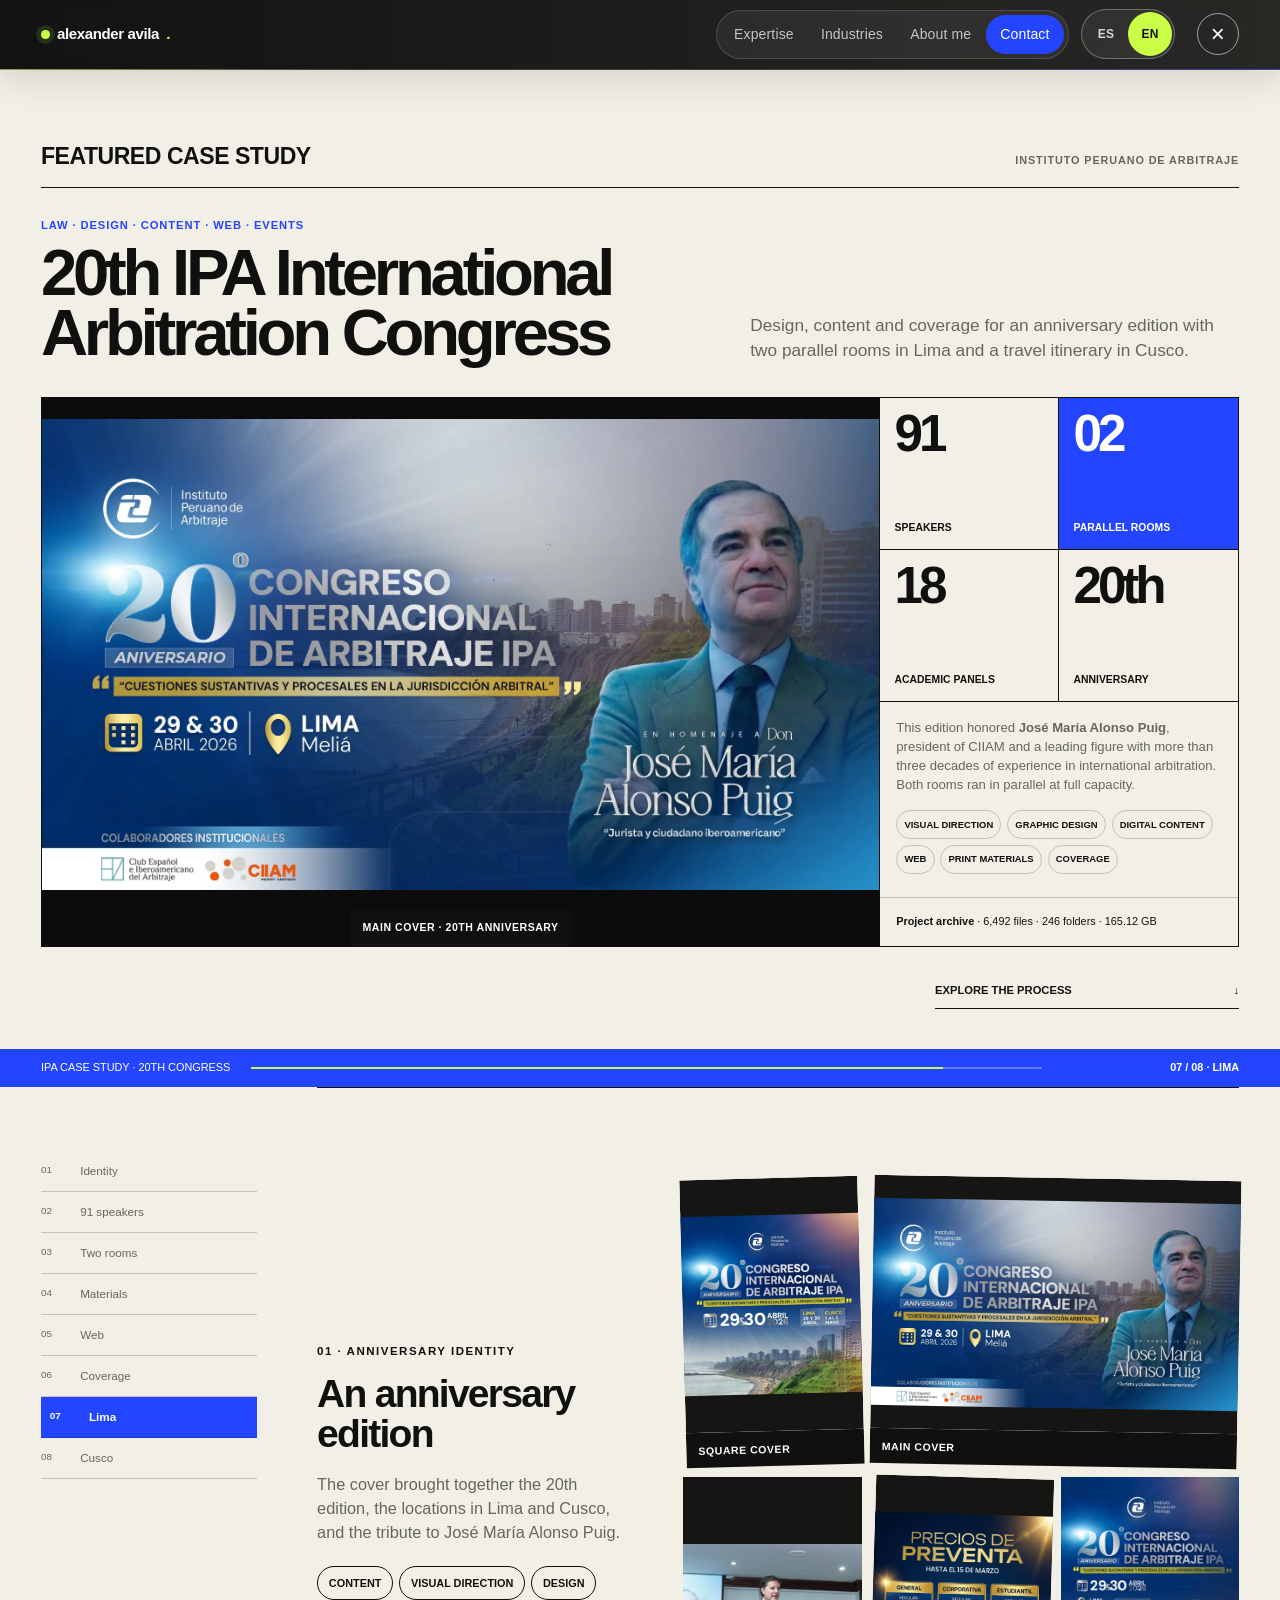
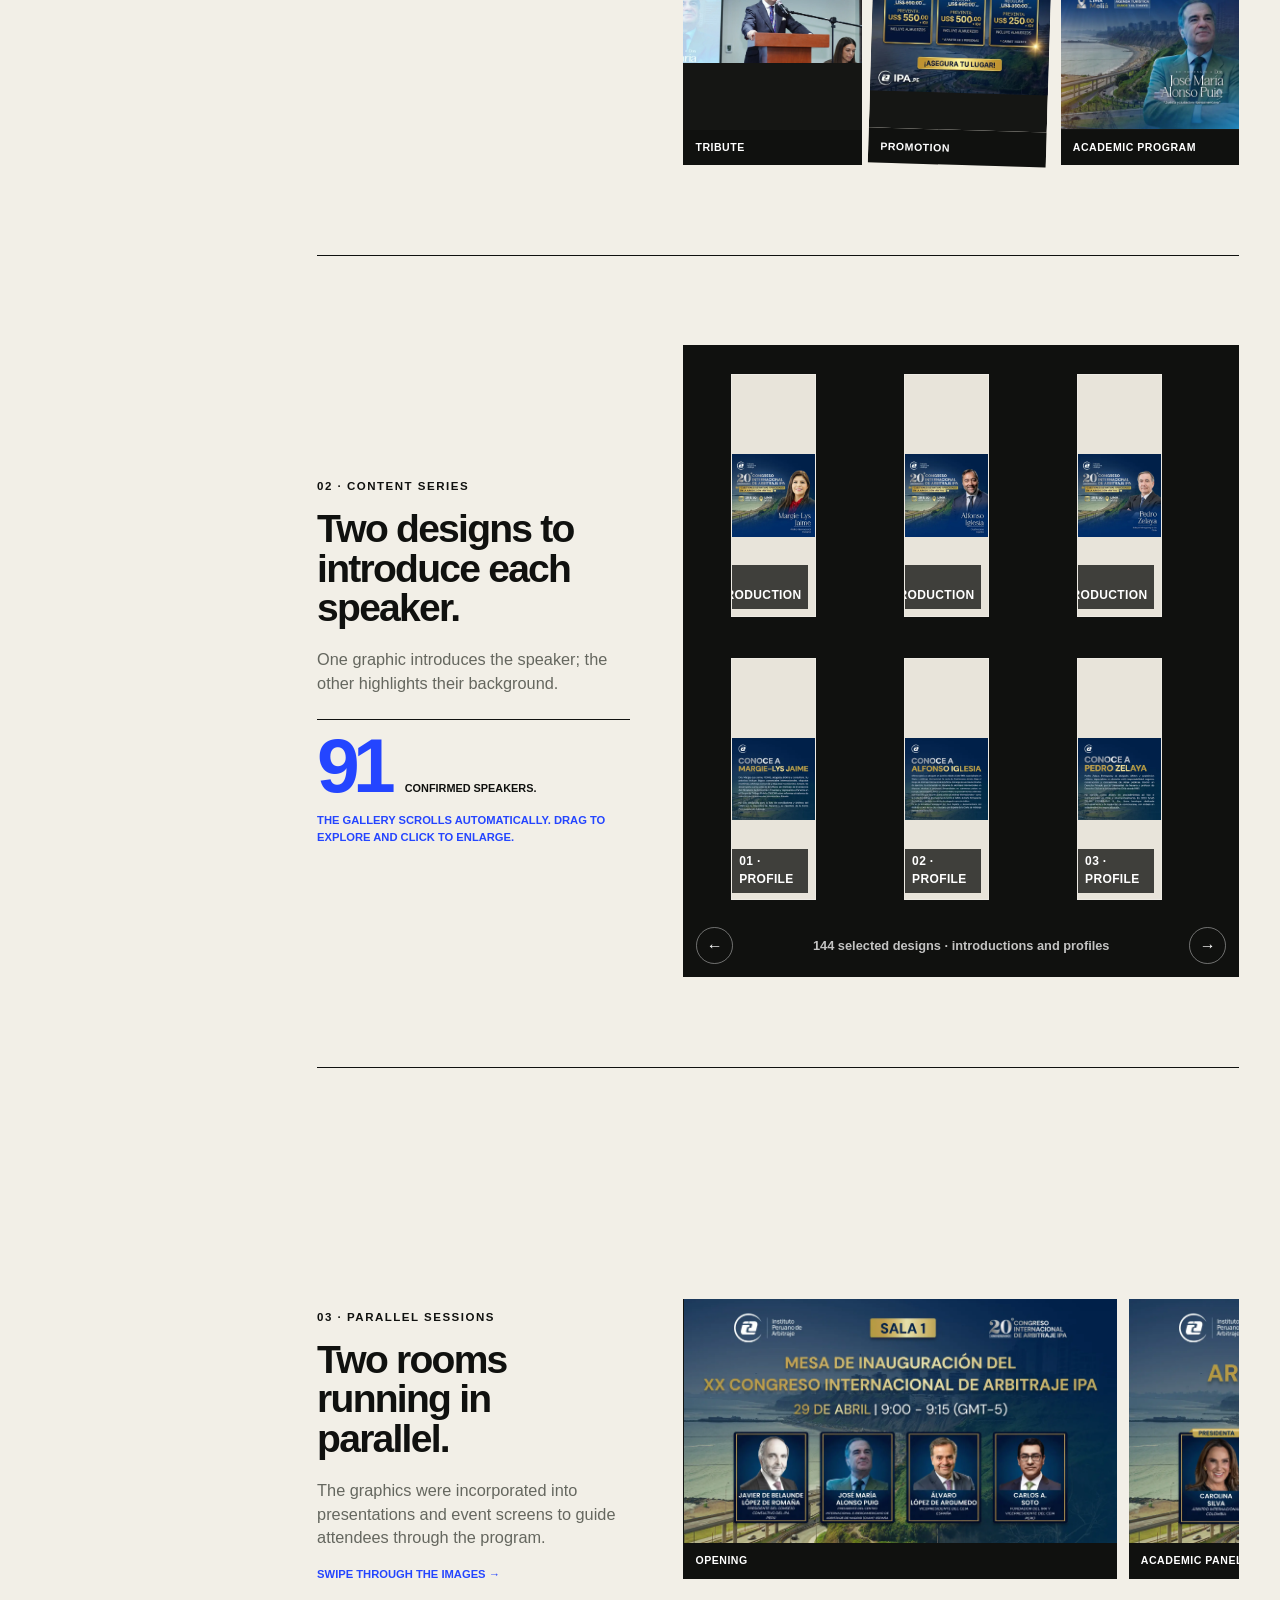
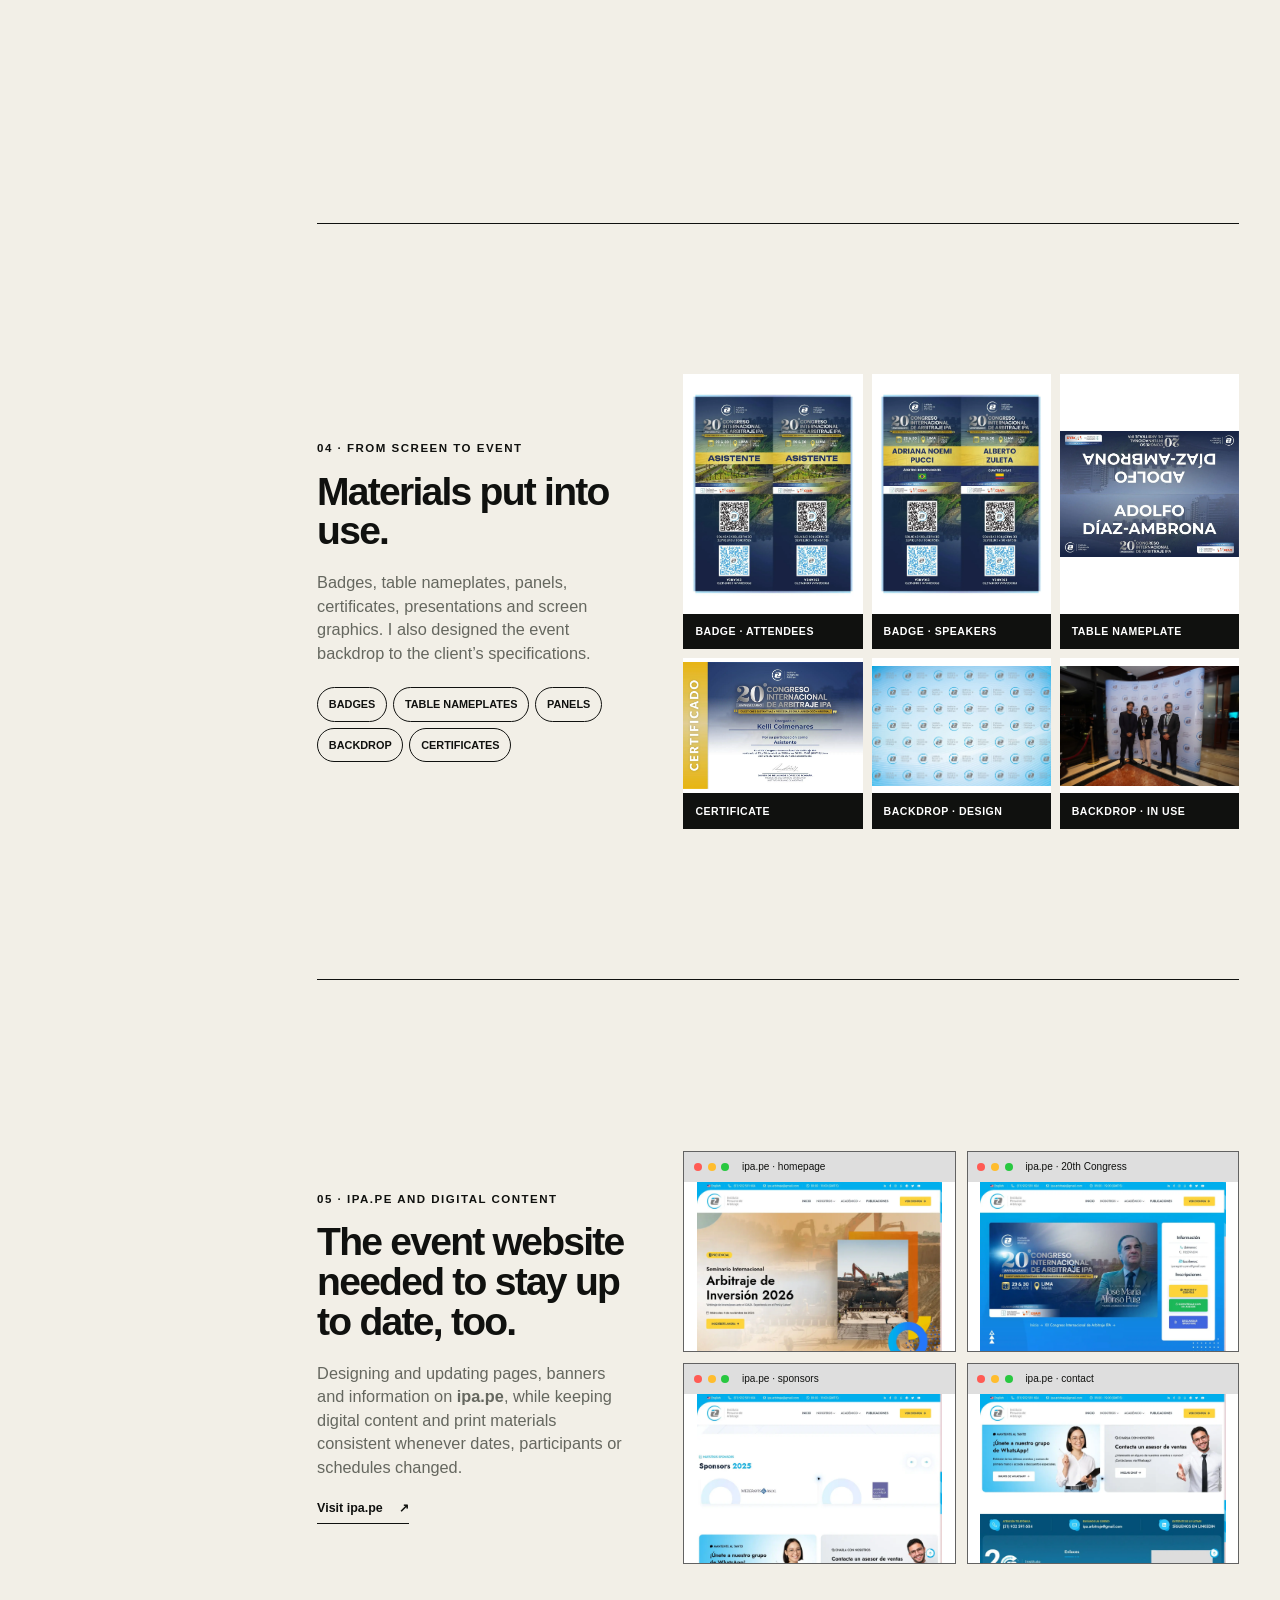
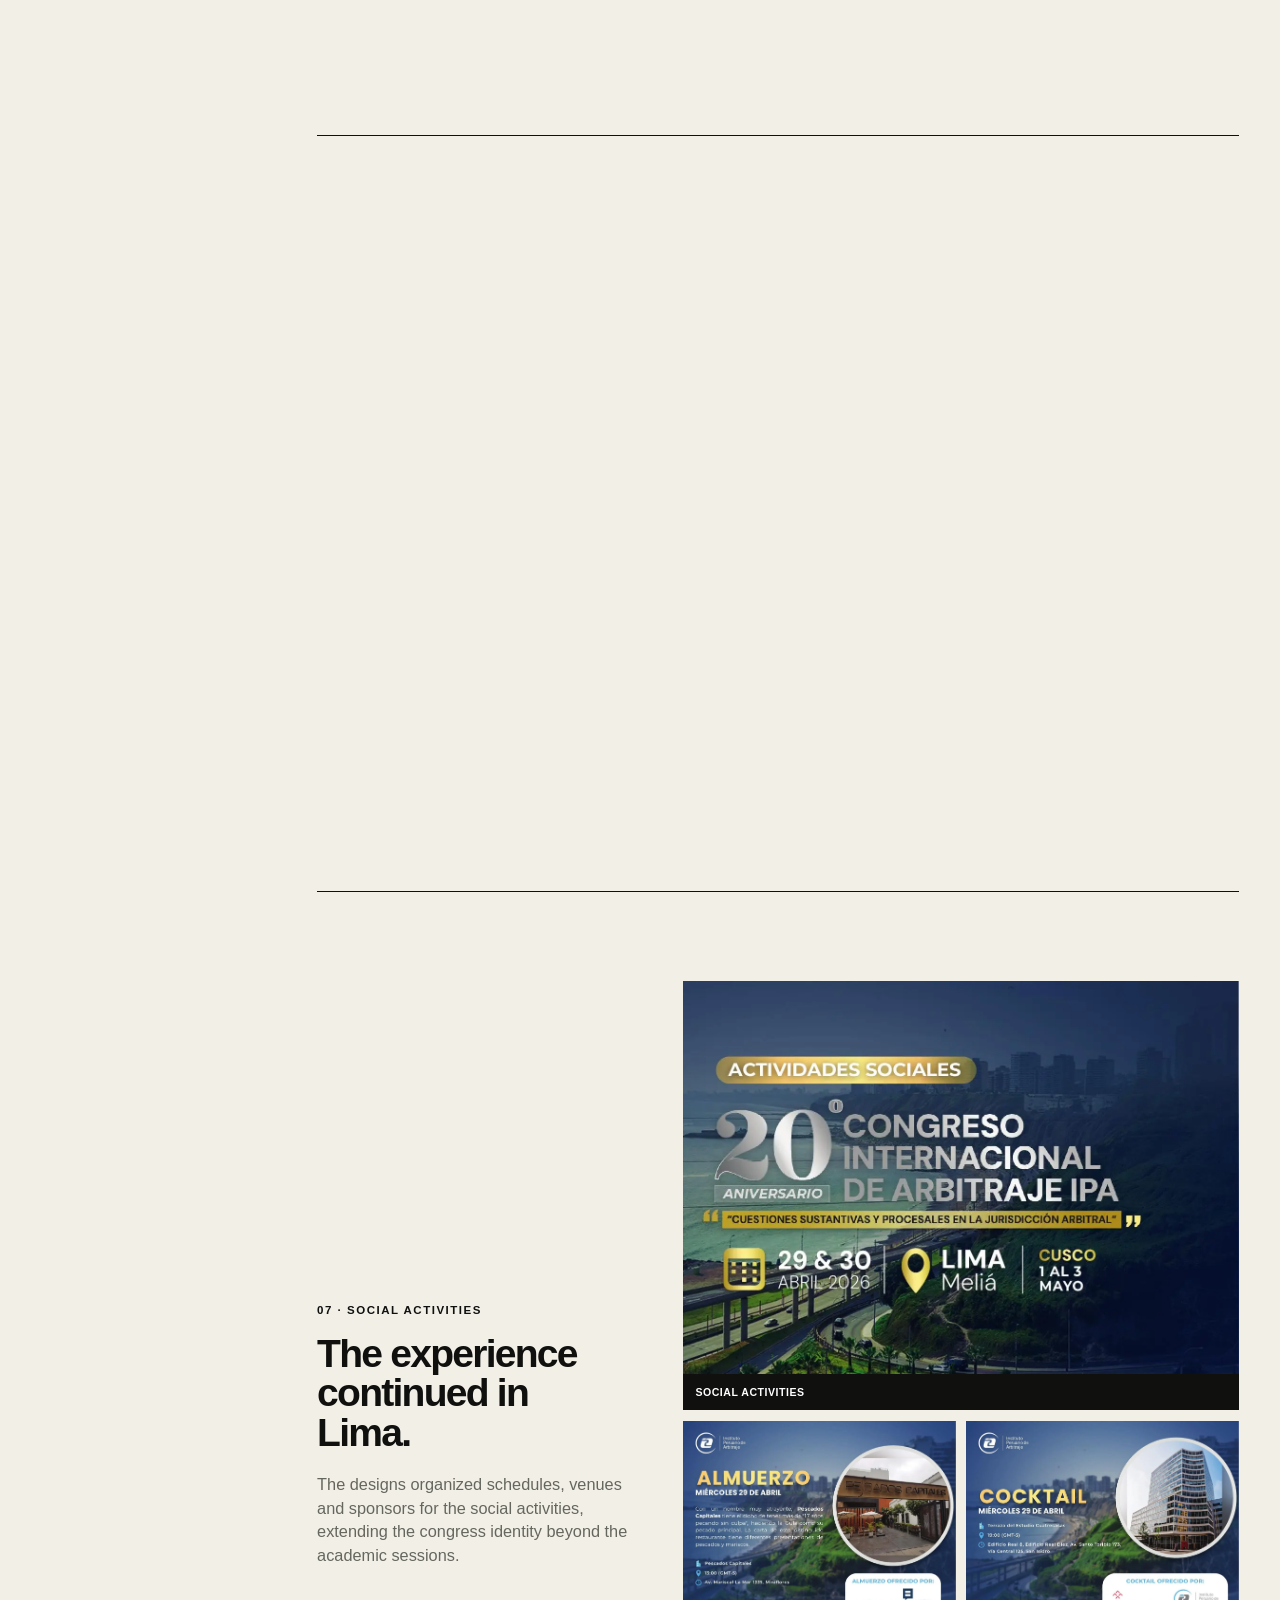
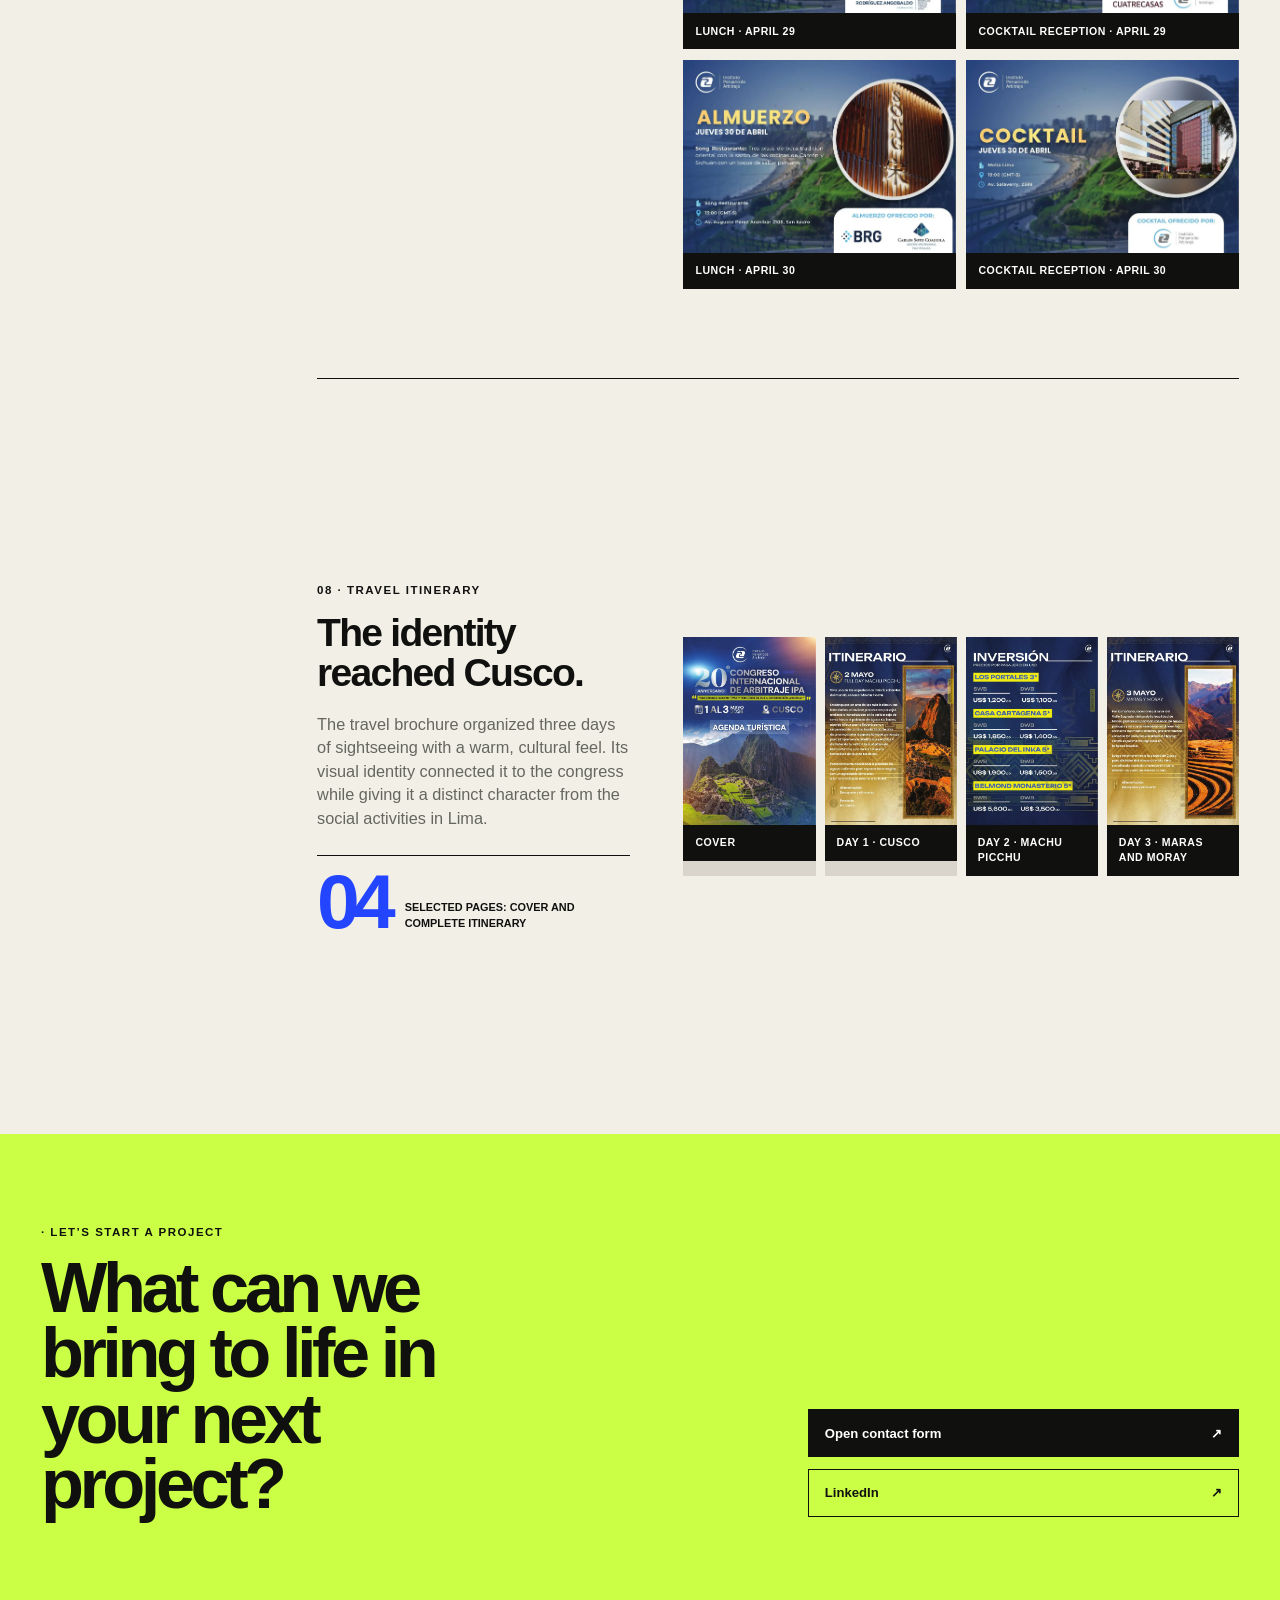
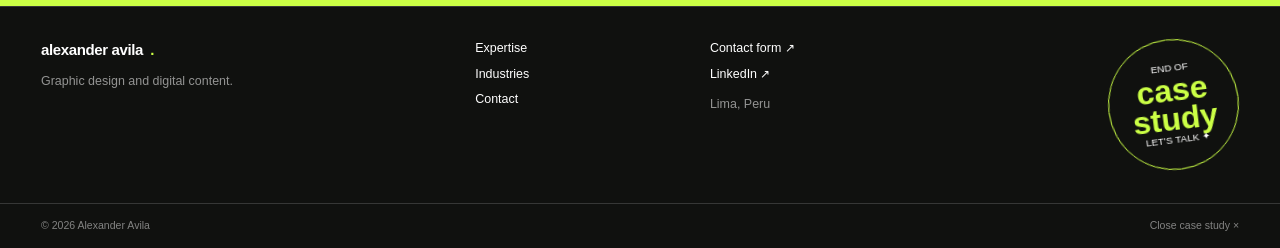
==== commit 8073aaad: "Versión bilingüe español e inglés" ====
--- a/caso-ipa/index.html
+++ b/caso-ipa/index.html
@@ -20,8 +20,9 @@
   <link rel="preload" as="image" href="../assets/hero.webp">
   <link rel="icon" type="image/svg+xml" href="data:image/svg+xml,%3Csvg xmlns='http://www.w3.org/2000/svg' viewBox='0 0 64 64'%3E%3Crect width='64' height='64' rx='12' fill='%2310110f'/%3E%3Cpath d='M15 43 27 16h8l-4 10h11l-4 10H27l-3 7z' fill='%23cbff45'/%3E%3C/svg%3E">
   <title>XX Congreso IPA — caso de alexander avila</title>
-  <link rel="stylesheet" href="../styles.css?v=20260918">
-  <script src="../app.js?v=20260918" defer></script>
+  <link rel="stylesheet" href="../styles.css?v=20261005">
+  <script src="../language.js?v=20261005" defer></script>
+  <script src="../app.js?v=20261005" defer></script>
 </head>
 <body data-page="case">
   <a class="skip-link" href="#contenido">Saltar al contenido</a>
@@ -30,7 +31,7 @@
     <nav class="main-nav" aria-label="Navegación principal">
       <a href="../index.html#capacidades">Capacidades</a><a href="../index.html#sectores">Sectores</a><a href="../index.html#sobre-mi">Sobre mí</a><a class="nav-cta" href="../index.html#contacto">Contacto</a>
     </nav>
-    <a class="case-close" data-home-link href="../index.html" aria-label="Cerrar el caso y volver al portafolio"><span aria-hidden="true">×</span></a>
+    <div class="header-actions"><div class="language-switch" data-language-switch role="group" aria-label="Idioma del sitio" hidden><button type="button" data-language="es" lang="es" aria-label="Ver en español" aria-pressed="true">ES</button><button type="button" data-language="en" lang="en" aria-label="View in English" aria-pressed="false">EN</button></div><a class="case-close" data-home-link href="../index.html" aria-label="Cerrar el caso y volver al portafolio"><span aria-hidden="true">×</span></a></div>
   </header>
 
   <main id="contenido">
--- a/styles.css
+++ b/styles.css
@@ -781,3 +781,36 @@
   *, *::before, *::after { animation-duration: .001ms !important; animation-iteration-count: 1 !important; transition-duration: .001ms !important; }
   .reveal { opacity: 1; transform: none; }
 }
+
+/* Language controls stay outside the collapsed navigation on every page. */
+.site-header { gap: .75rem; }
+.header-actions { display: flex; align-items: center; gap: .65rem; }
+.language-switch { display: inline-flex; flex: 0 0 auto; gap: 0; align-items: center; padding: 2px; border: 1px solid rgba(255,255,255,.3); border-radius: 999px; background: rgba(255,255,255,.06); }
+.language-switch button, .case-window-bar .language-switch button { display: grid; min-width: 44px; min-height: 44px; width: auto; height: auto; aspect-ratio: auto; place-items: center; padding: .35rem .55rem; border: 0; border-radius: 999px; background: transparent; color: rgba(255,255,255,.8); font-size: .75rem; font-weight: 800; line-height: 1; letter-spacing: .02em; cursor: pointer; transition: background .18s ease, color .18s ease; }
+.language-switch button[aria-pressed="true"], .case-window-bar .language-switch button[aria-pressed="true"] { background: var(--lime); color: var(--ink); }
+.language-switch button:hover, .case-window-bar .language-switch button:hover { background: rgba(255,255,255,.16); color: white; transform: none; }
+.language-switch button[aria-pressed="true"]:hover, .case-window-bar .language-switch button[aria-pressed="true"]:hover { background: var(--lime); color: var(--ink); }
+.language-switch button:focus-visible { outline: 2px solid var(--lime); outline-offset: 2px; }
+.language-switch button[aria-pressed="true"]:focus-visible { outline-color: white; }
+.case-window-bar { gap: .65rem; }
+.case-window-bar > div:first-child { min-width: 0; }
+.case-window-bar > div:first-child > span { overflow: hidden; text-overflow: ellipsis; white-space: nowrap; }
+.case-window-bar .language-switch { gap: 0; }
+.case-window-nav { margin-left: auto; }
+
+@media (max-width: 1000px) {
+  .case-header .main-nav { display: none; }
+  .case-header .header-actions { margin-left: auto; }
+}
+@media (max-width: 430px) {
+  .site-header { gap: .3rem; padding-inline: .85rem; }
+  .nav-dock { gap: .25rem; }
+  .site-header .brand { font-size: .8rem; }
+  .header-actions { gap: .35rem; }
+  .case-window-bar { gap: .45rem; }
+  .case-window-bar > div:first-child { flex: 1; font-size: .65rem; gap: .4rem; }
+}
+@media (max-width: 360px) {
+  .site-header { padding-inline: .6rem; }
+  .site-header .brand { font-size: .72rem; gap: .3rem; }
+}
